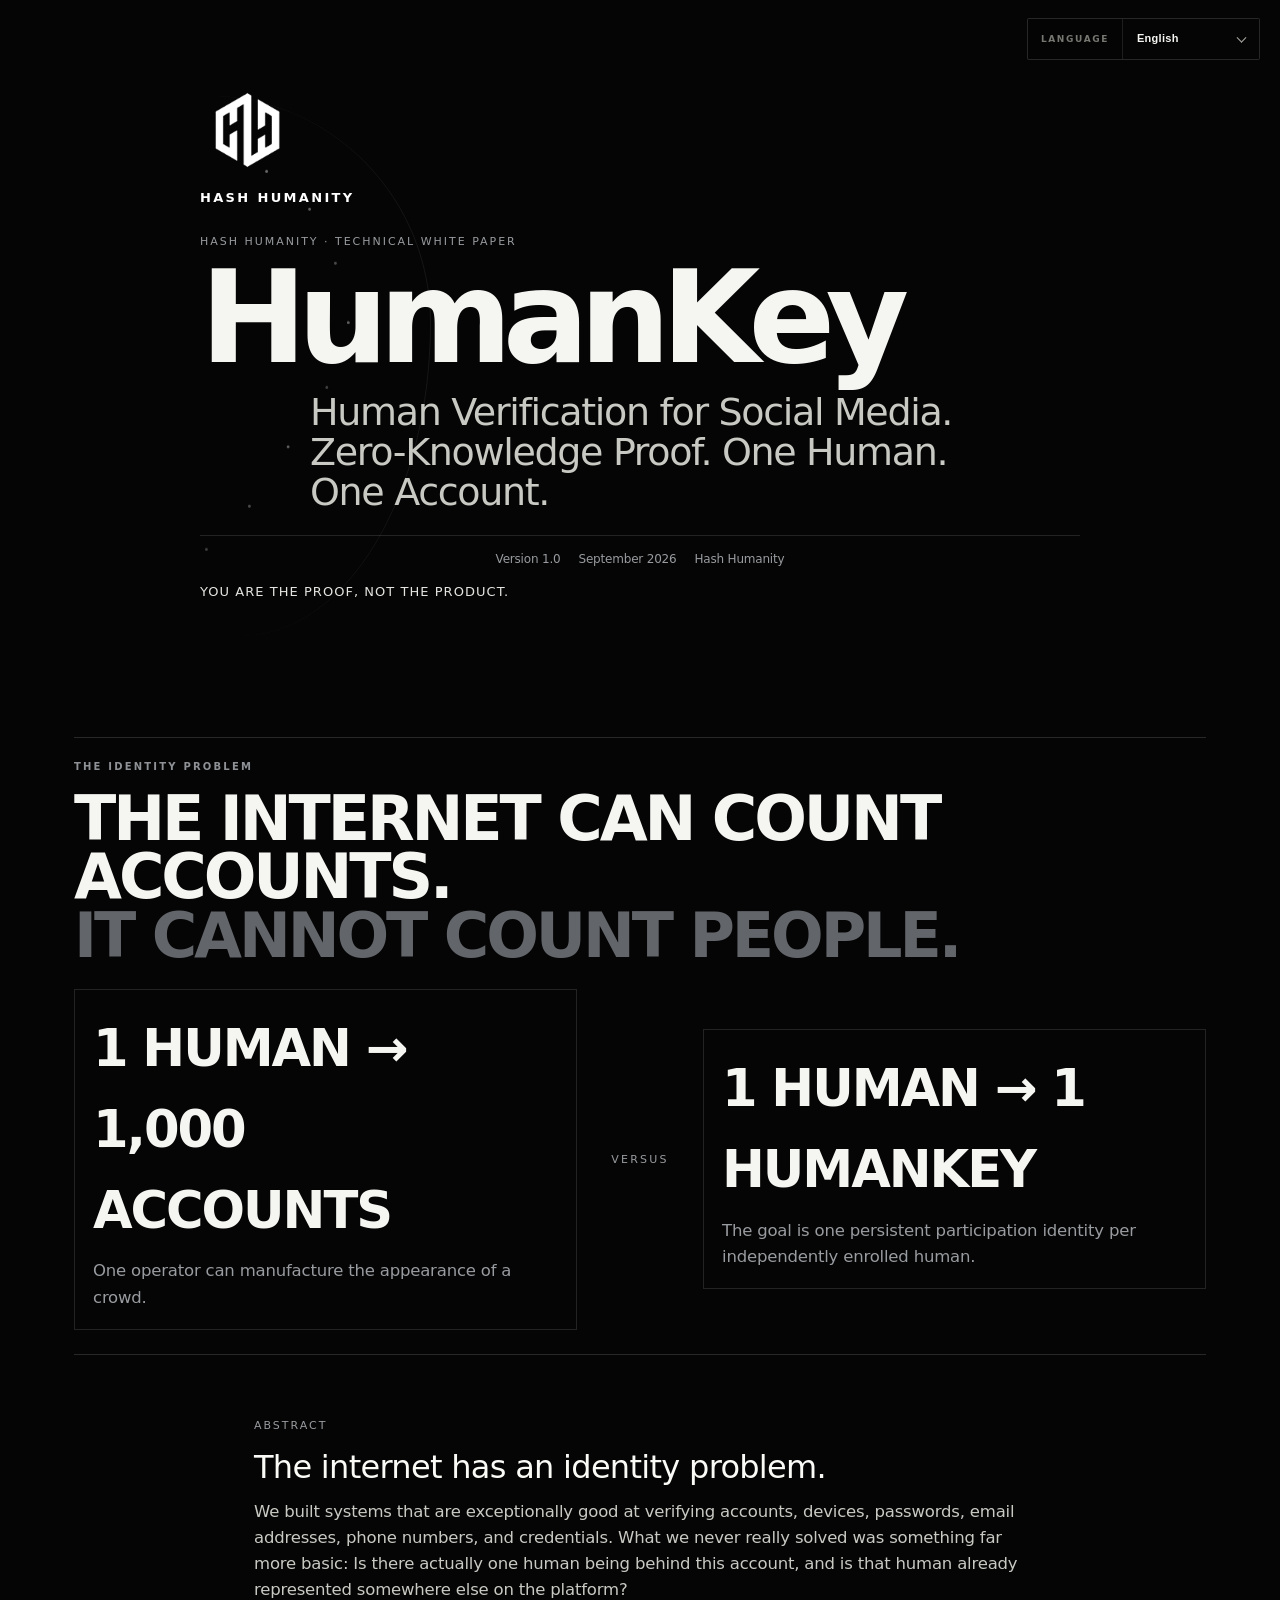
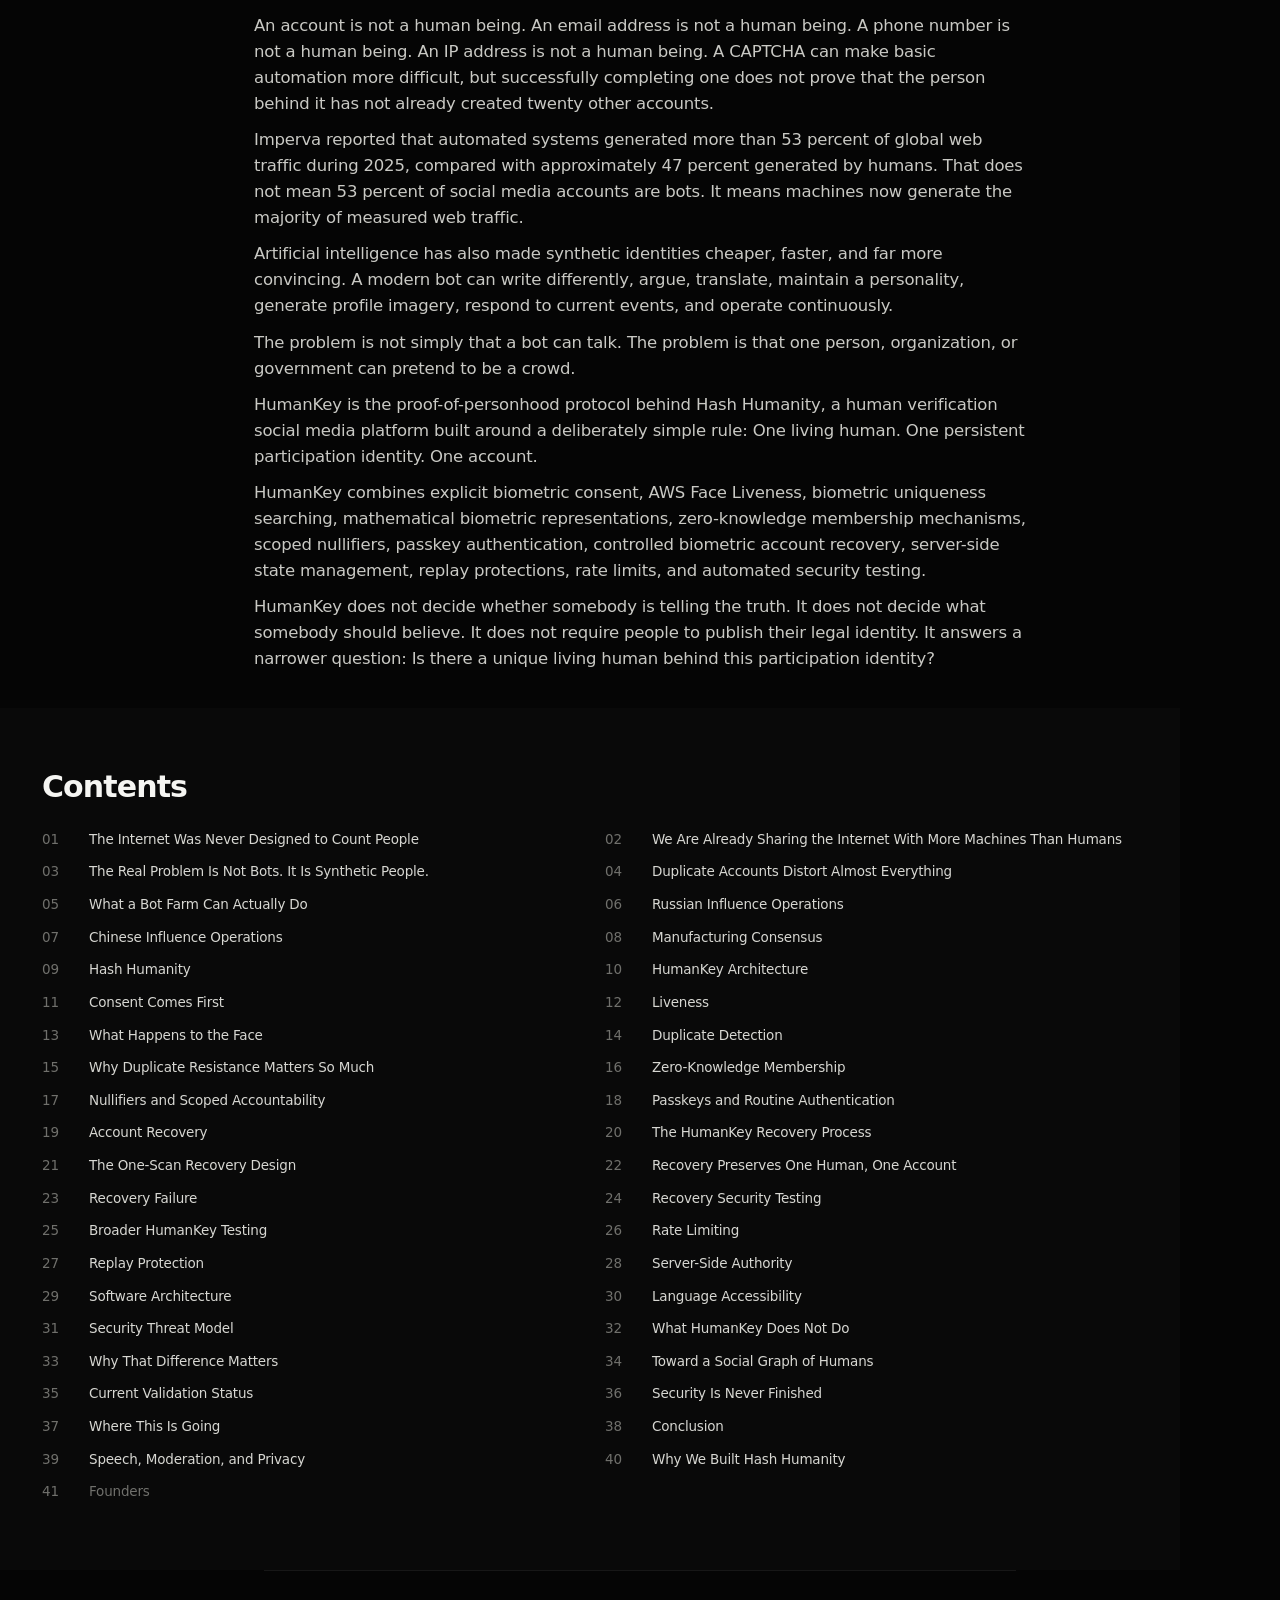
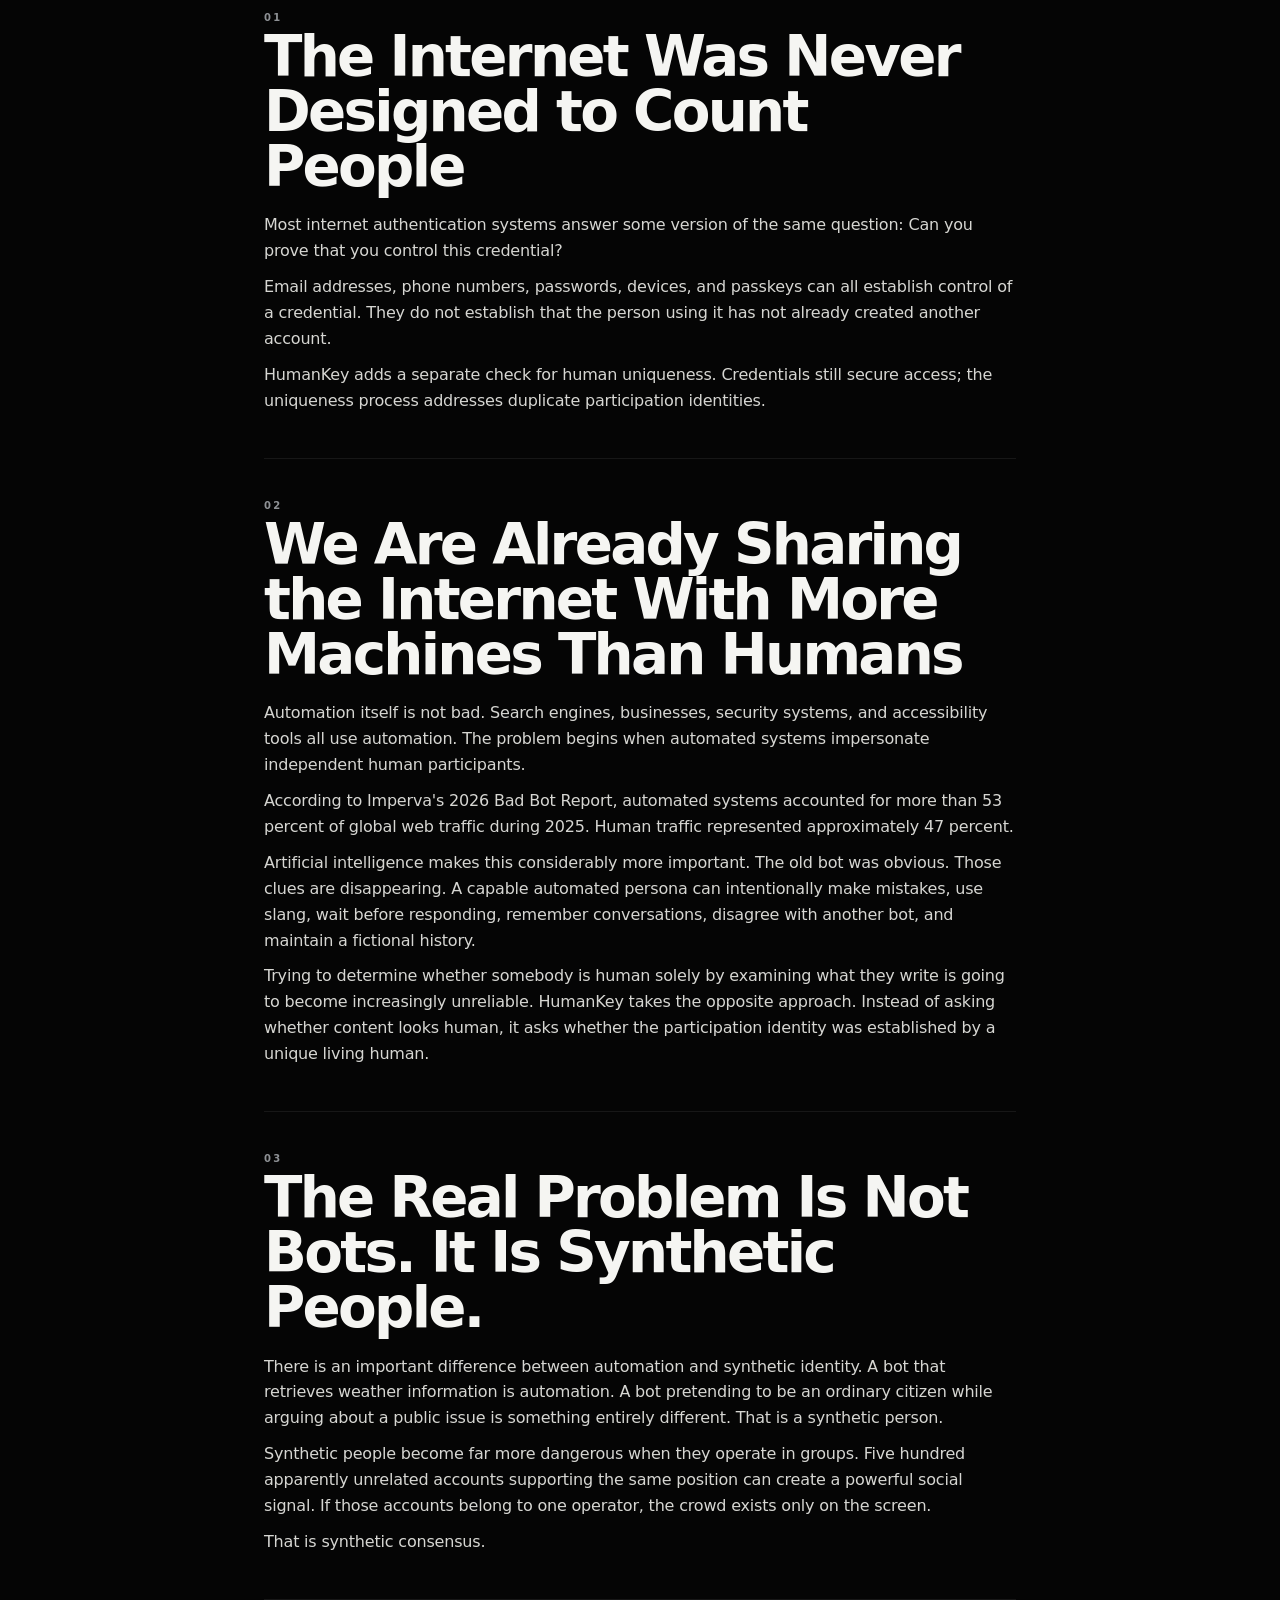
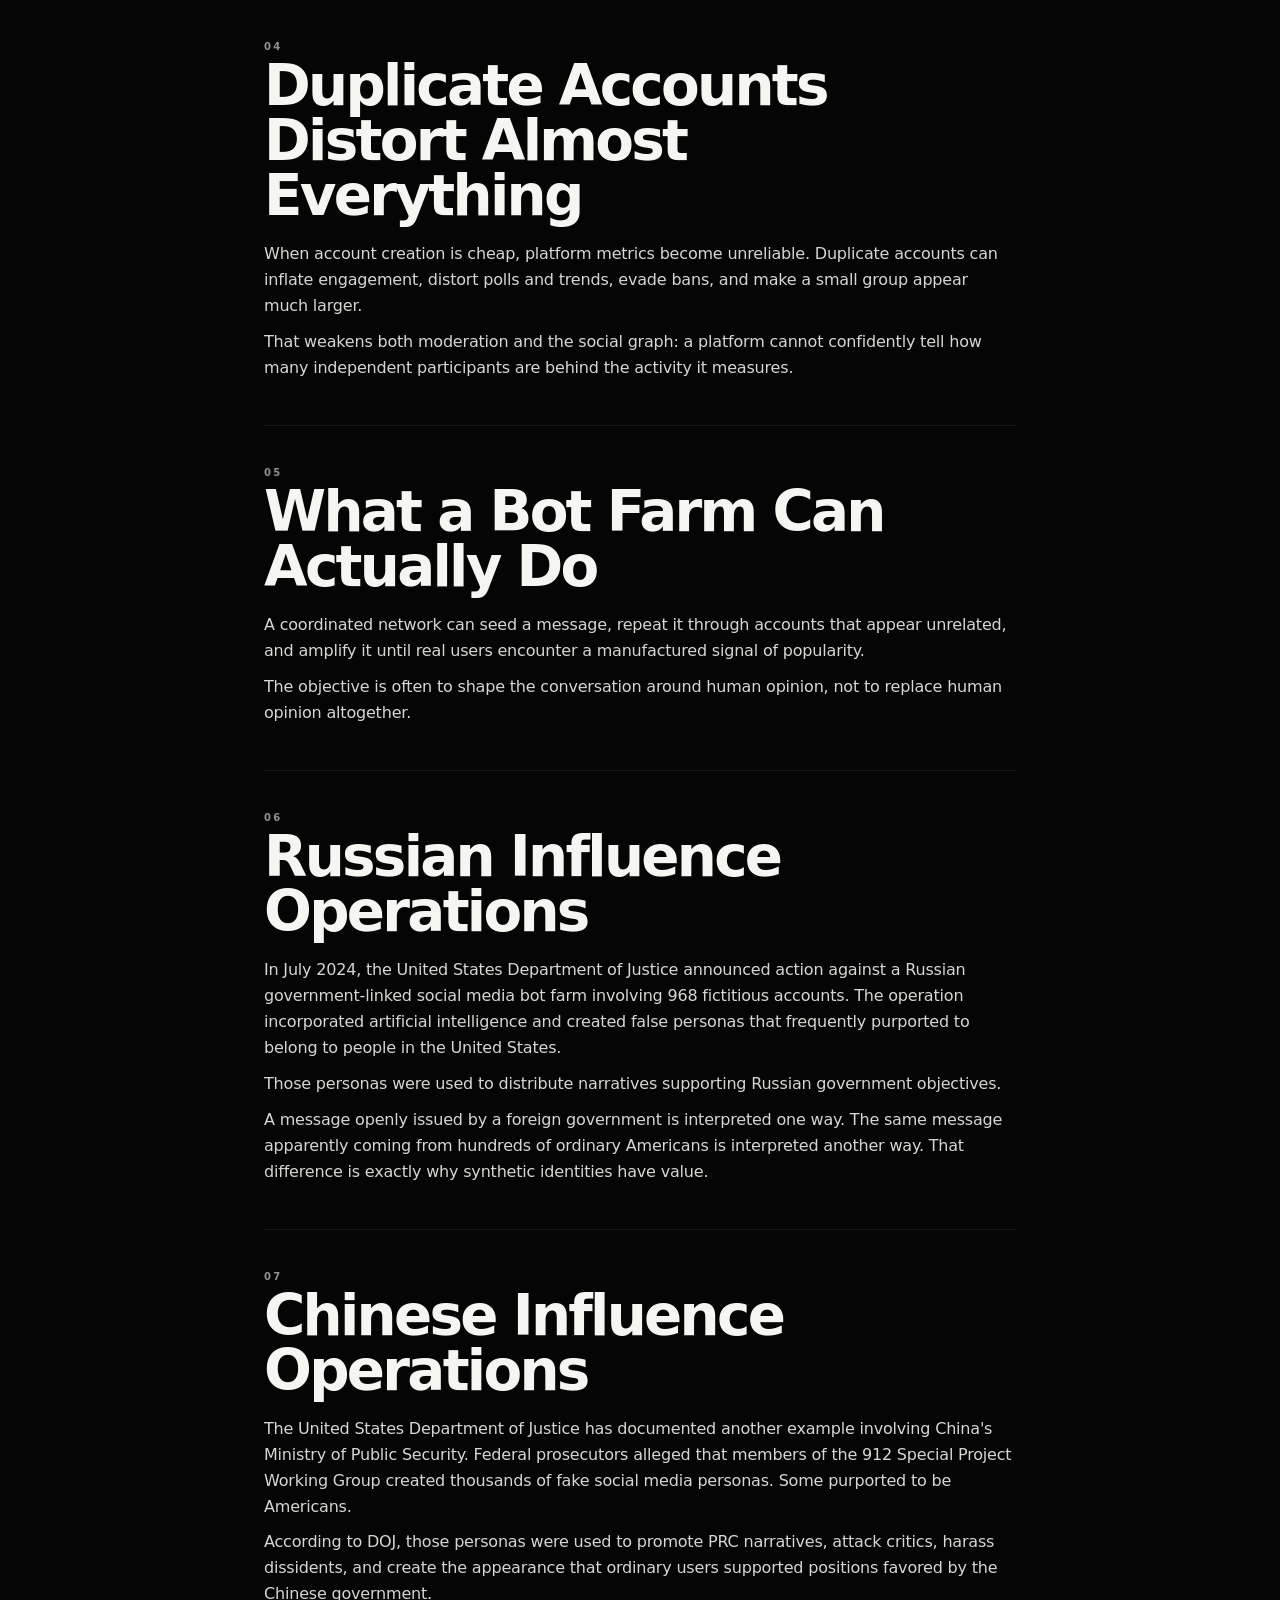
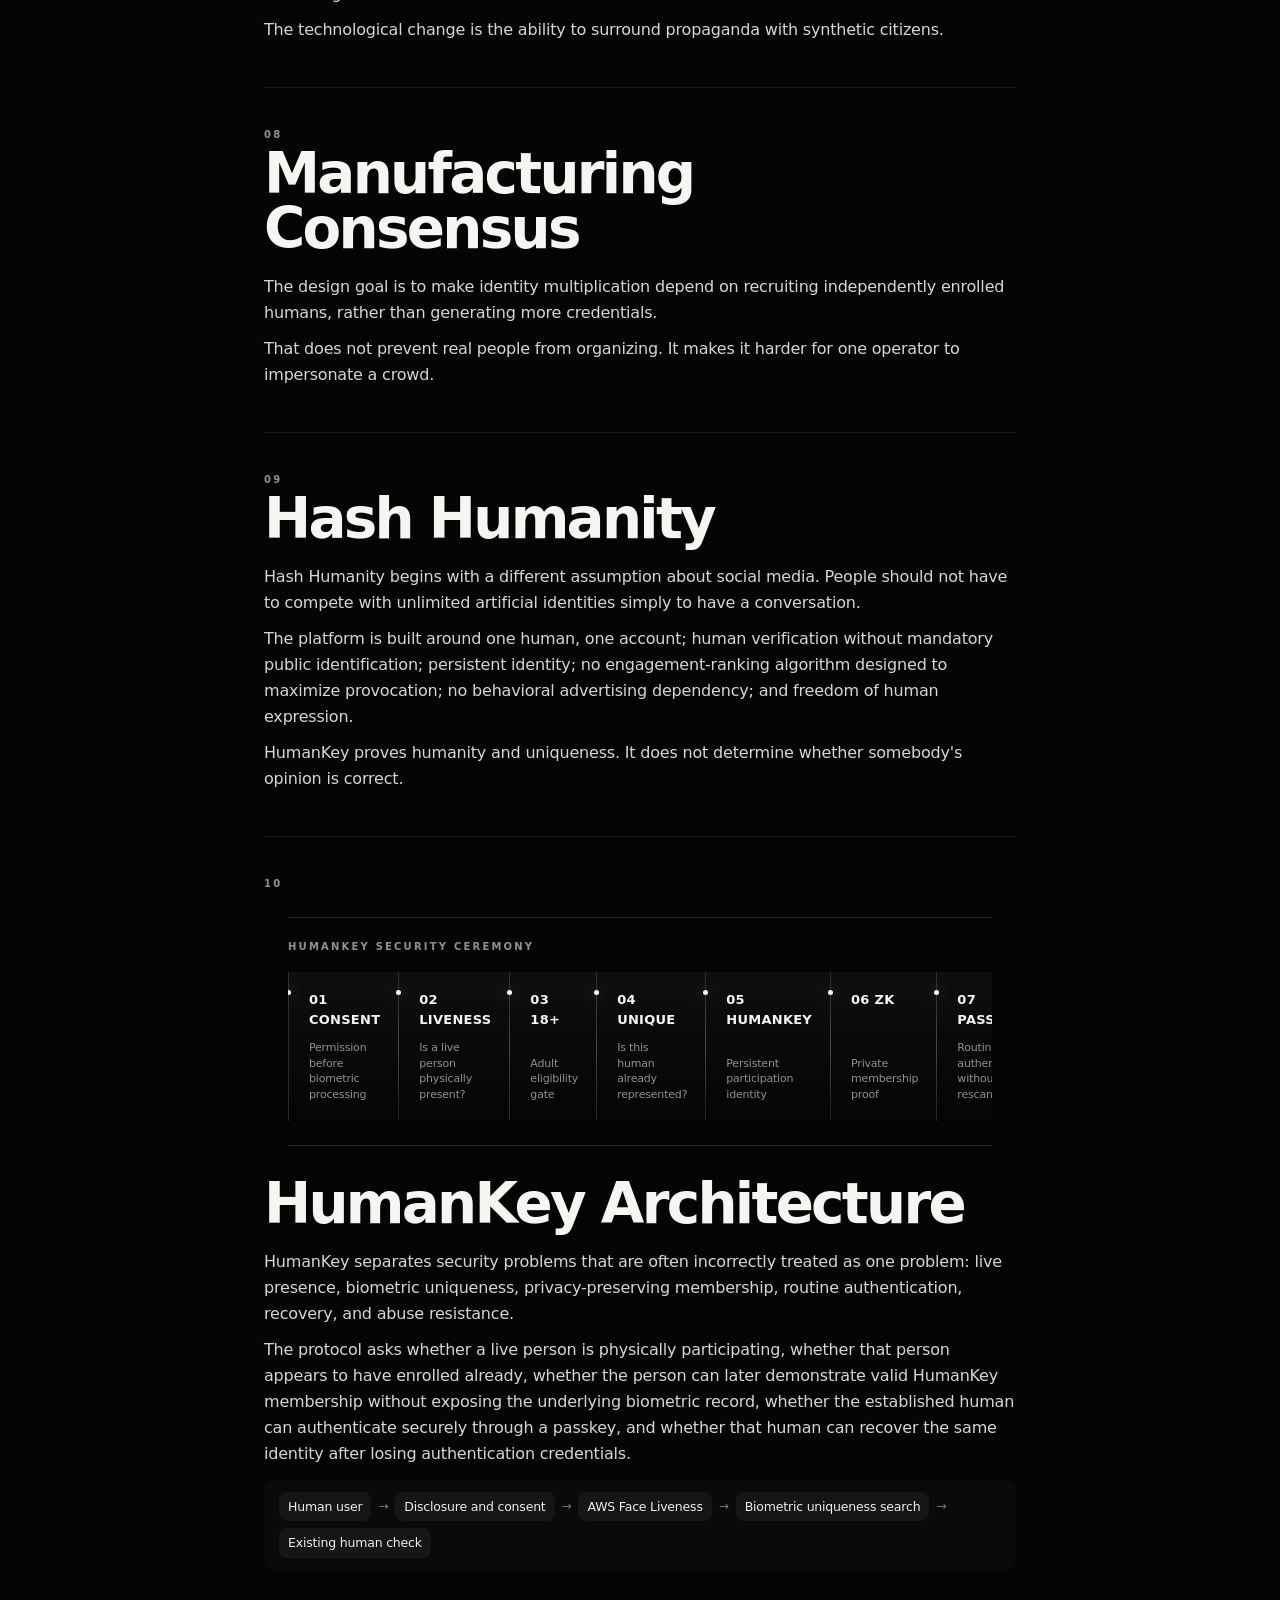
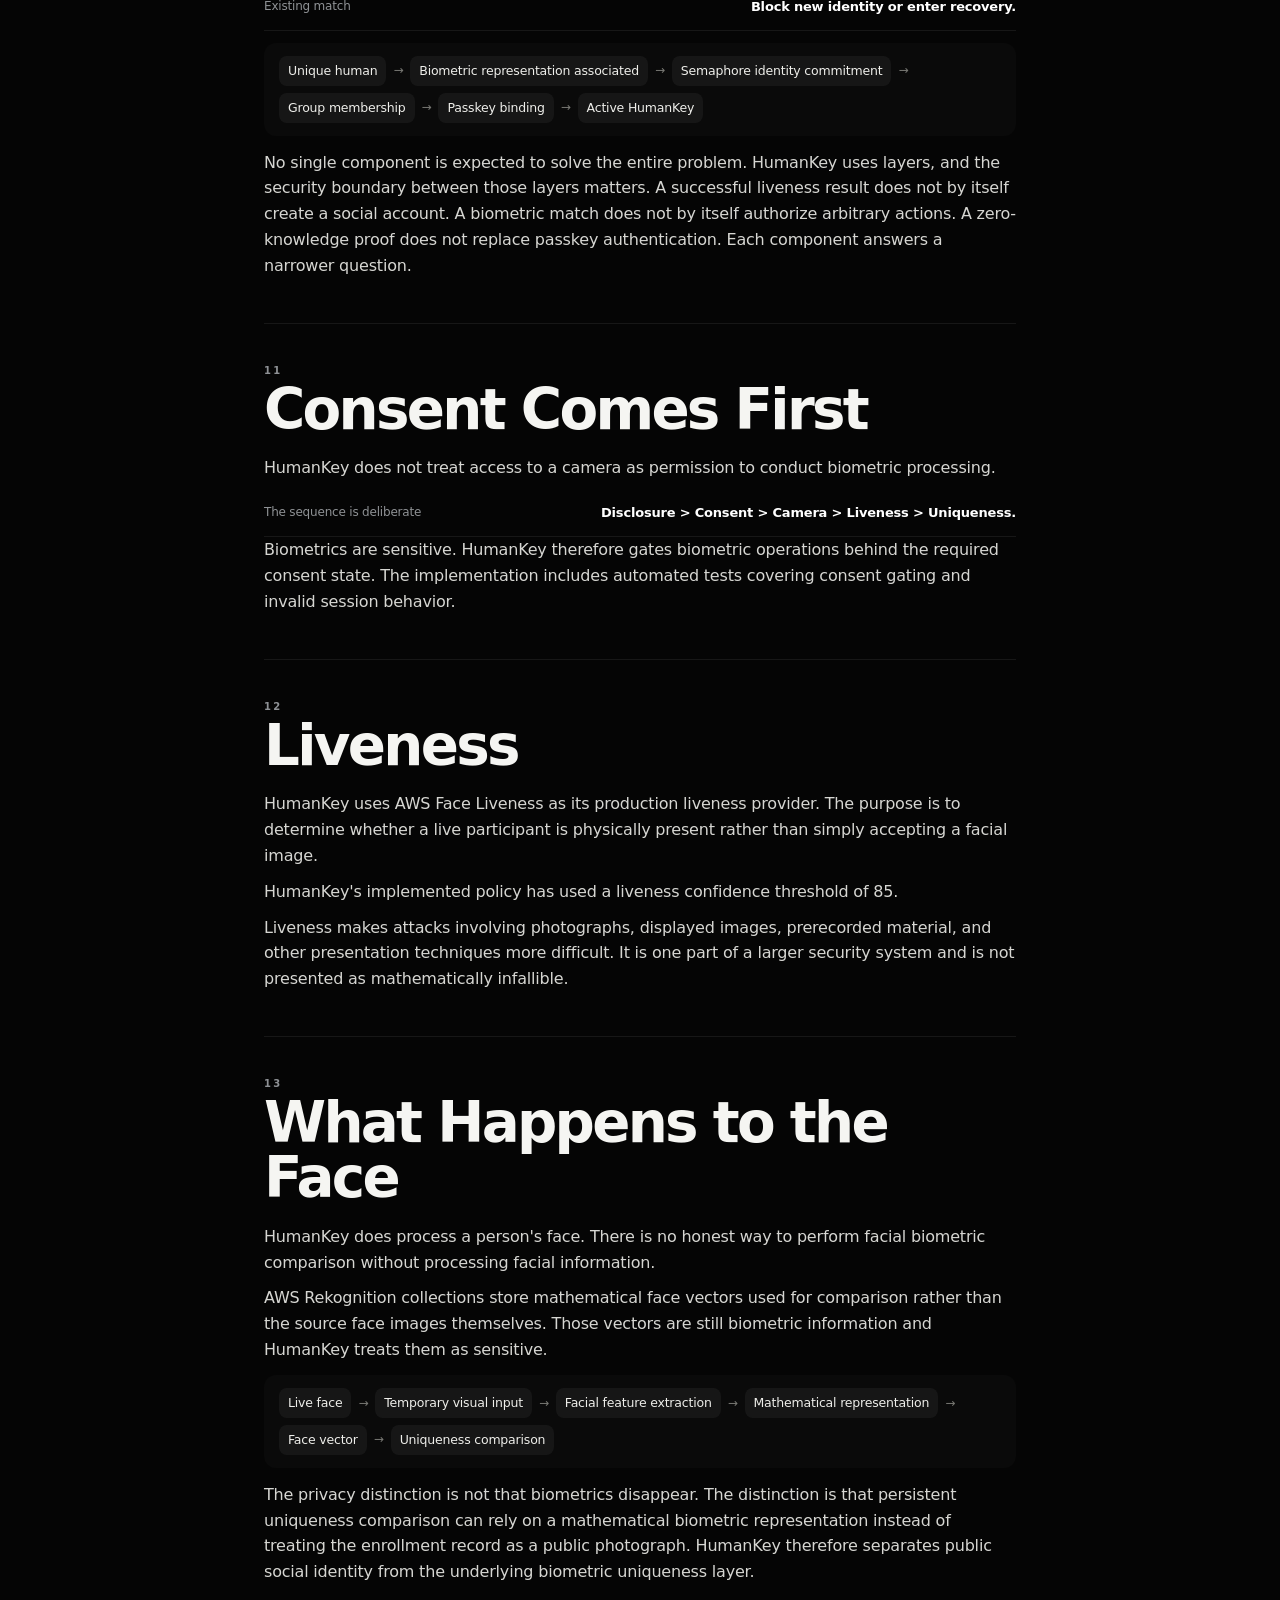
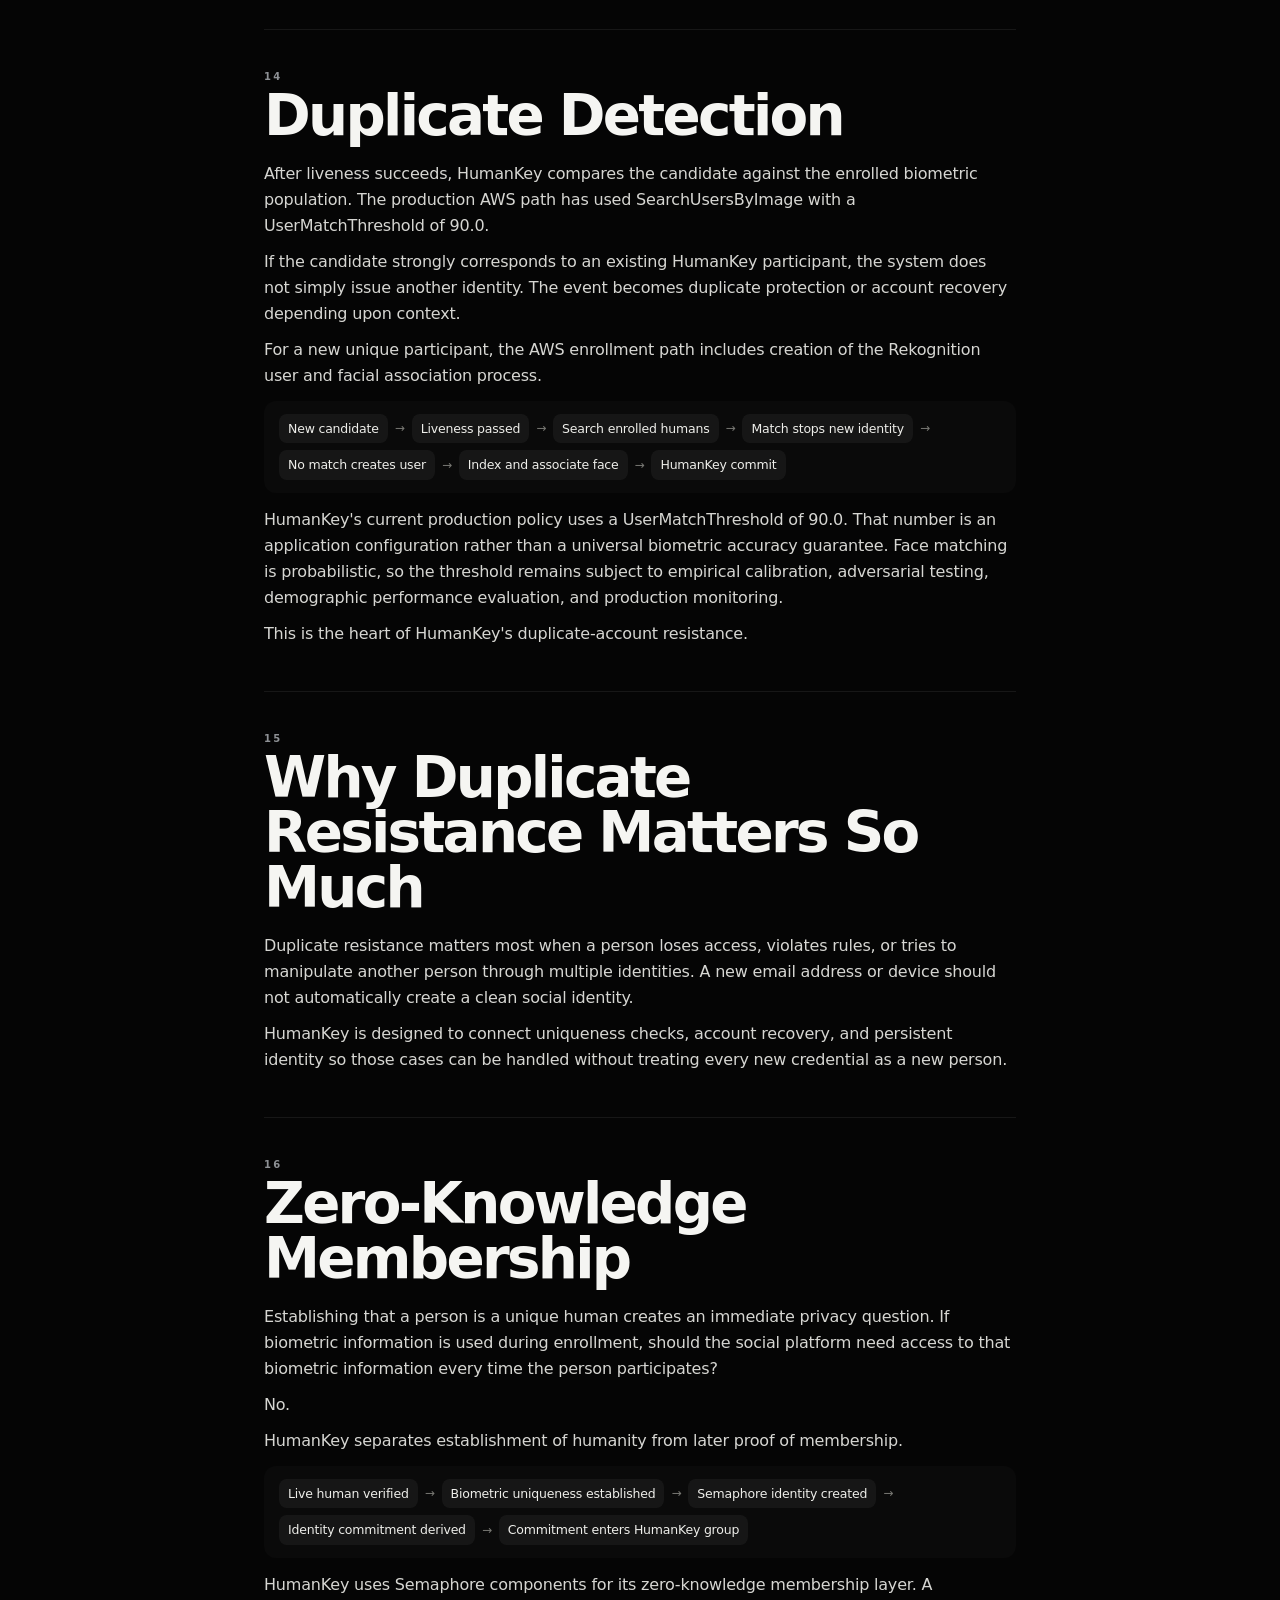
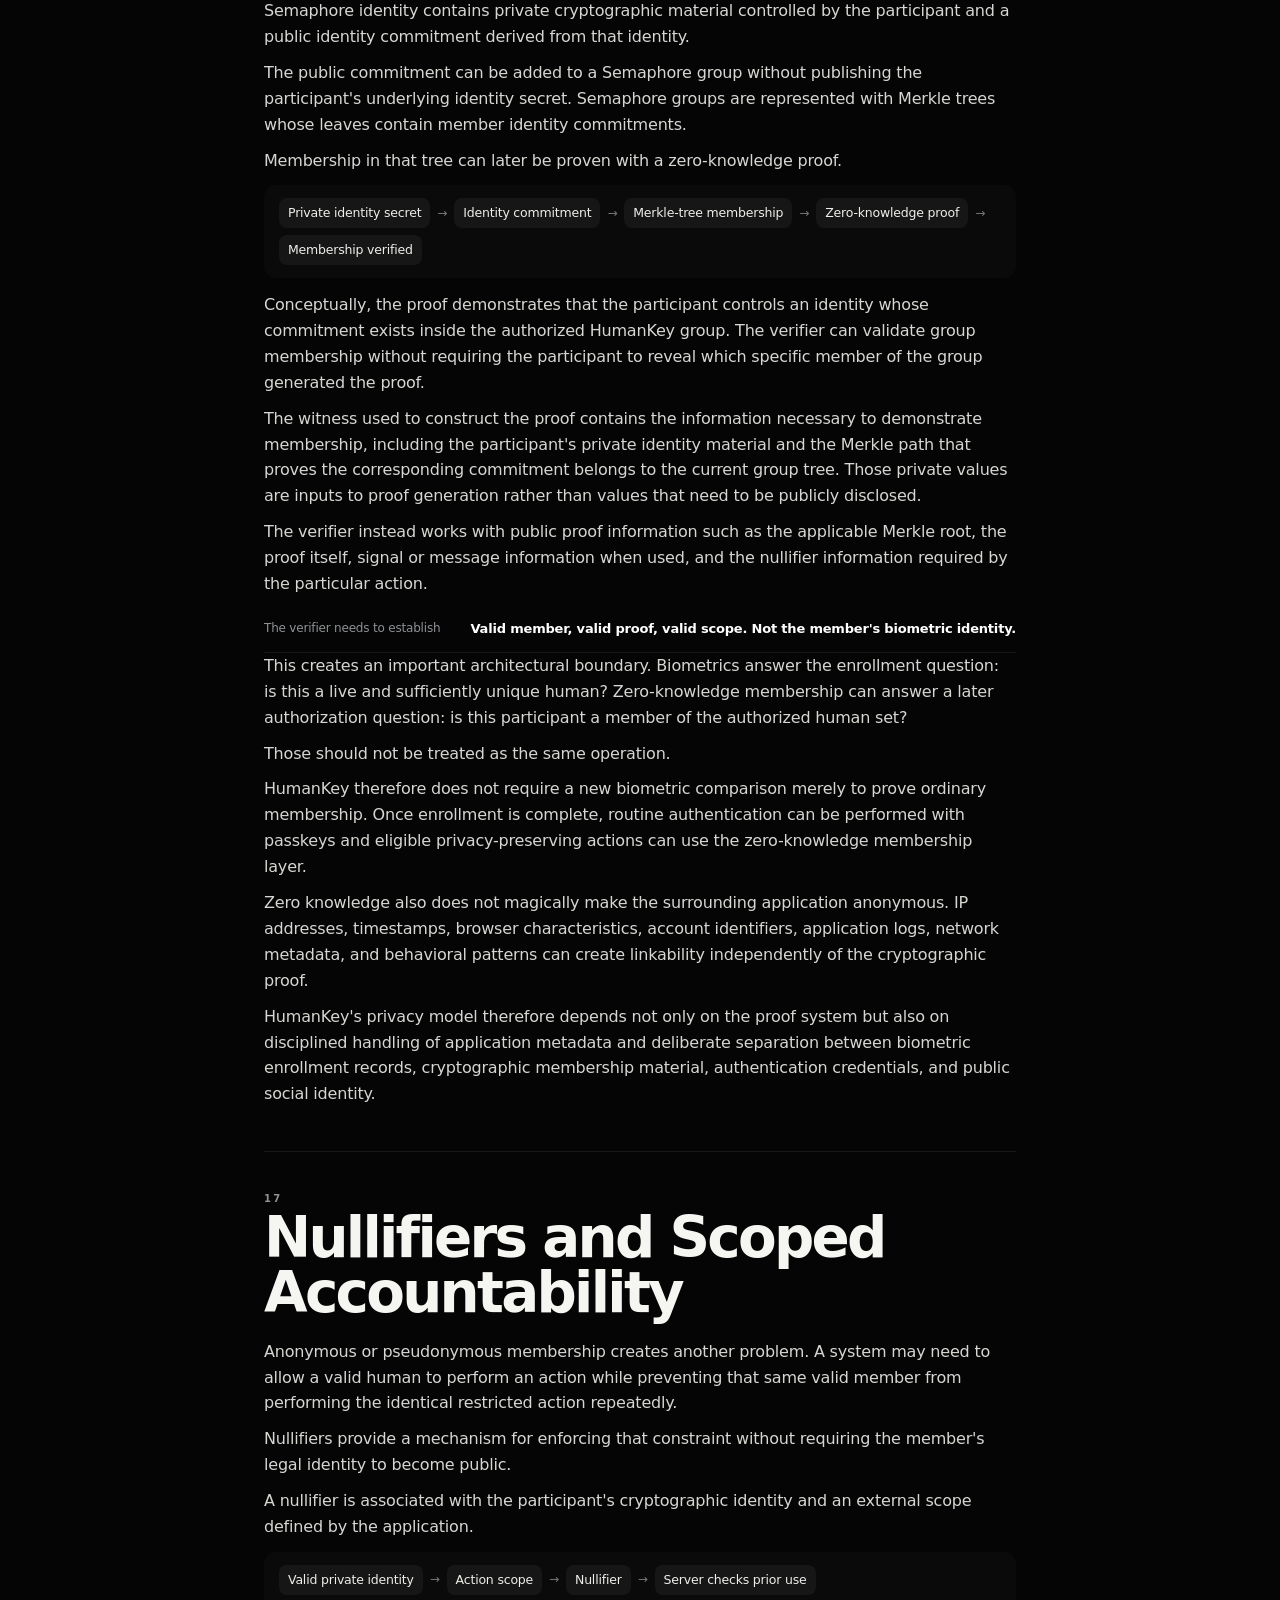
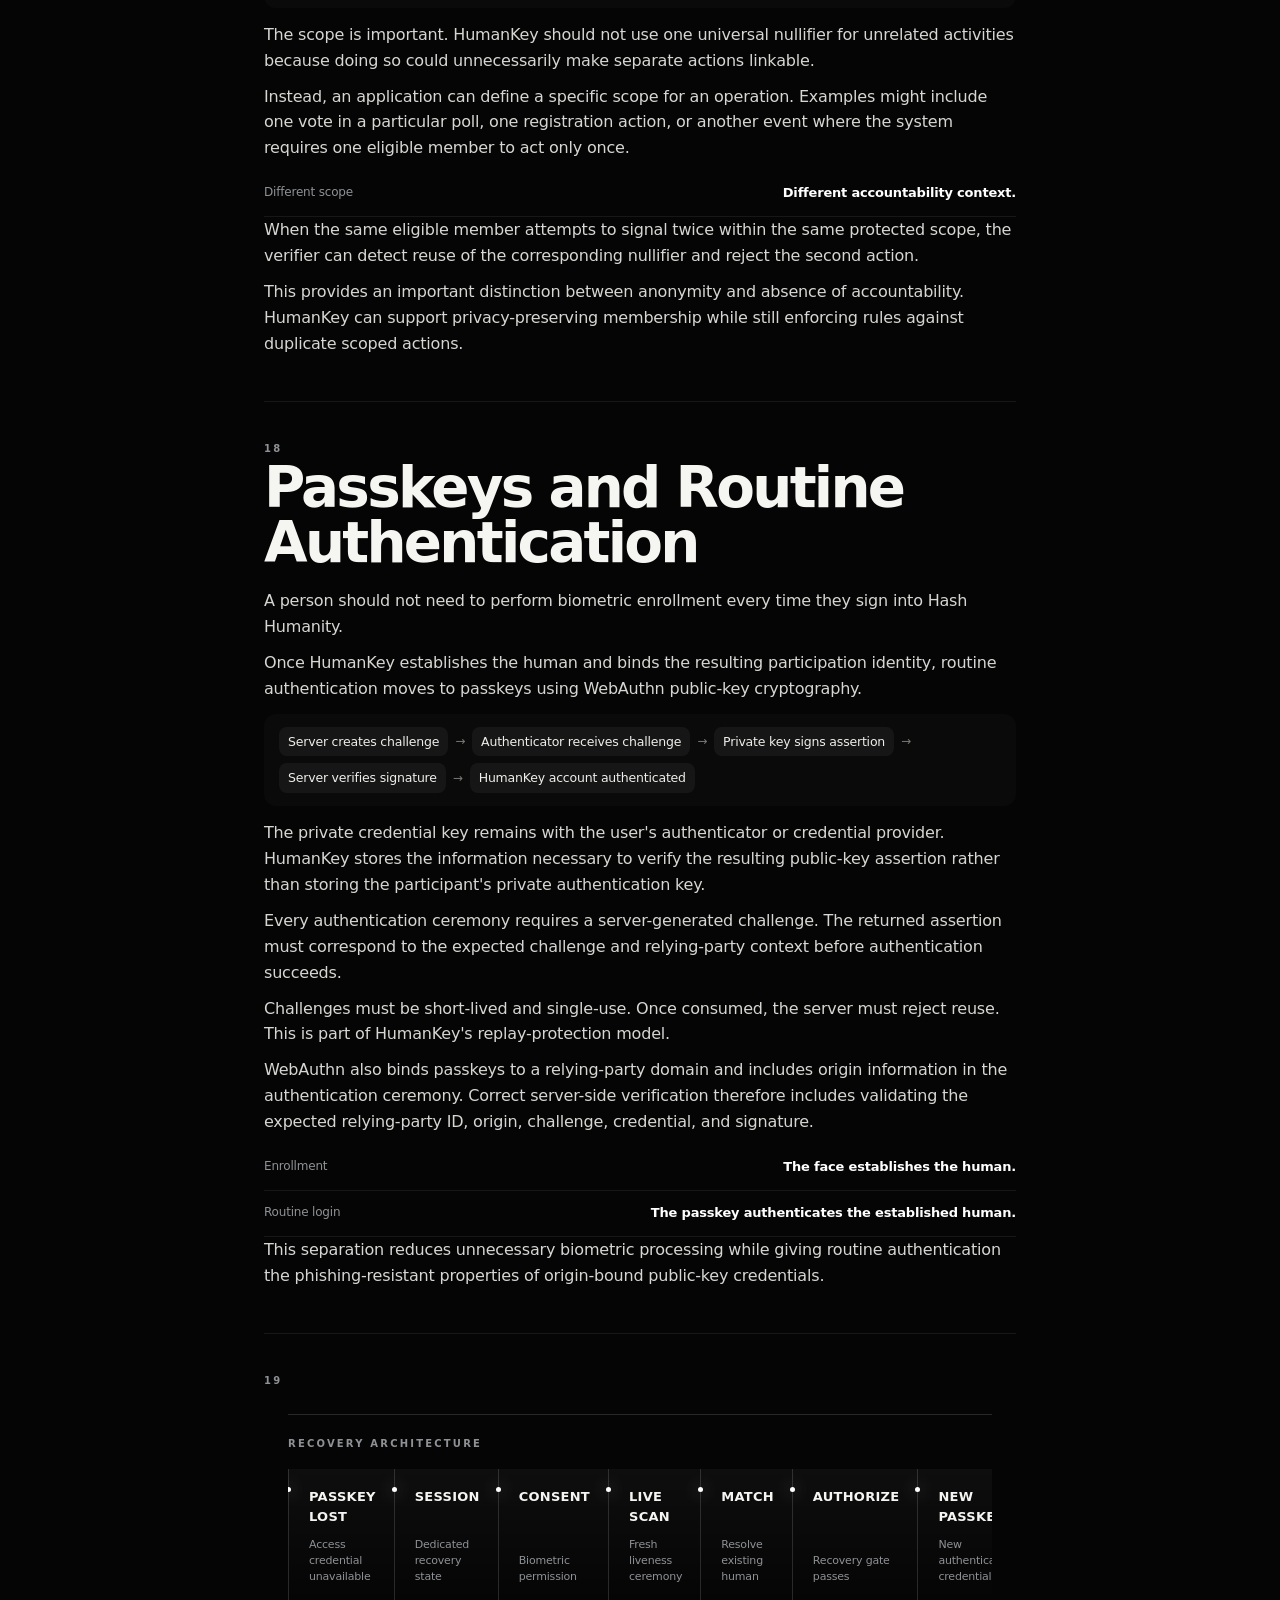
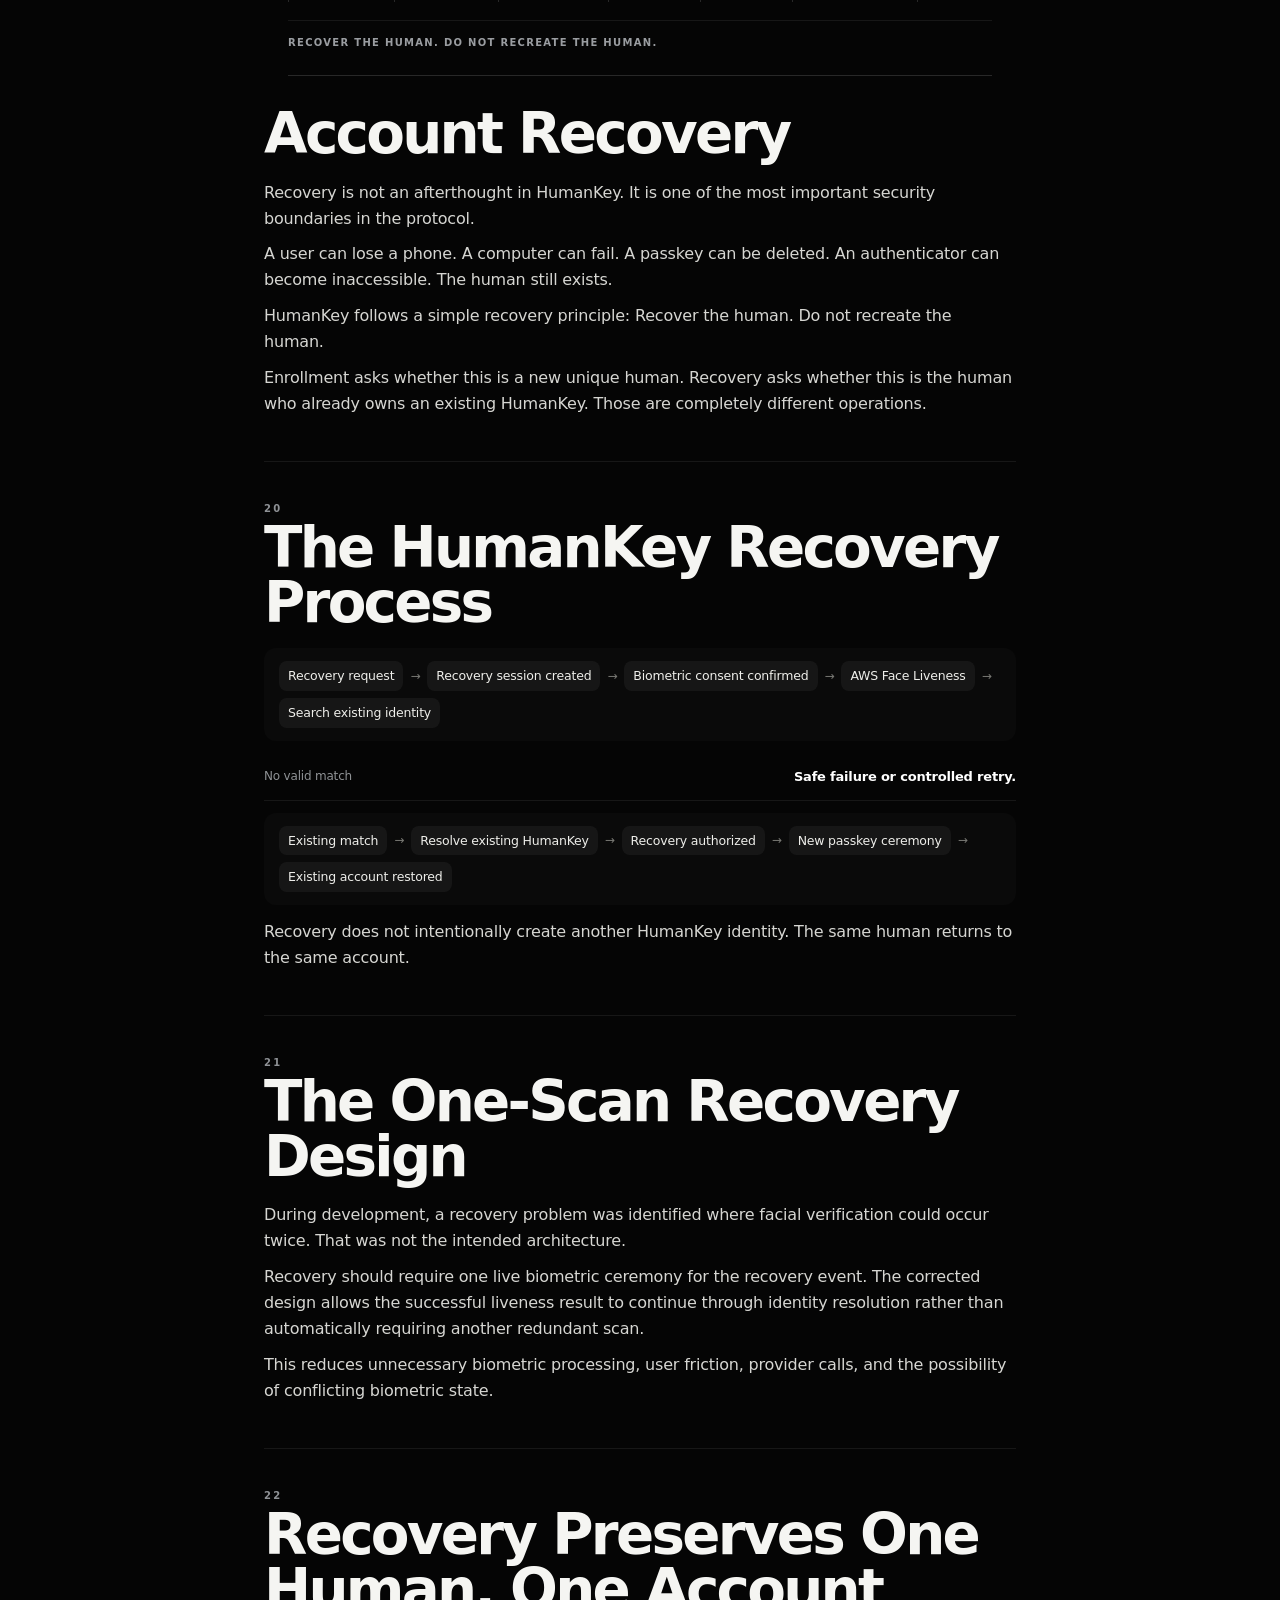
==== index.html @ 6bb00055 "Update Marilyn Hobbs founder bio" ====
<!DOCTYPE html>
<html lang="en">
<head>
  <meta charset="UTF-8">
  
  <meta name="viewport" content="width=device-width, initial-scale=1">

  <meta name="google-site-verification" content="RSeRyaV3TYnK8dkVQ6XT4JyV7wAxZ3p4C6fy_xIn3Tc">

  <title>HumanKey White Paper | Human Verified Social Media & Zero-Knowledge Proof</title>

  <meta
    name="description"
    content="HumanKey is Hash Humanity's proof-of-personhood protocol for human verified social media: one human, one account, zero-knowledge proofs, biometric uniqueness and passkeys."
  >

  <meta
    name="keywords"
    content="human verified social media, human verification social media, human verified social network, zero knowledge proof social media, zero-knowledge proof, one human one account, one account one human, proof of personhood, proof of humanity, biometric human verification, privacy preserving human verification, bot resistant social media, social media without bots, sybil resistant social network, HumanKey, Hash Humanity"
  >

  <meta name="author" content="Hash Humanity">
  <meta name="application-name" content="HumanKey White Paper">

  <meta
    name="robots"
    content="index,follow,max-image-preview:large,max-snippet:-1,max-video-preview:-1"
  >

  <meta
    name="googlebot"
    content="index,follow,max-image-preview:large,max-snippet:-1,max-video-preview:-1"
  >

  <meta
    name="bingbot"
    content="index,follow,max-image-preview:large,max-snippet:-1,max-video-preview:-1"
  >

  <link rel="canonical" href="https://hashhumanitywhitepaper.com/">

  <link rel="alternate" hreflang="en" href="https://hashhumanitywhitepaper.com/">
  <link rel="alternate" hreflang="es" href="https://hashhumanitywhitepaper.com/es/">
  <link rel="alternate" hreflang="pt" href="https://hashhumanitywhitepaper.com/pt/">
  <link rel="alternate" hreflang="zh" href="https://hashhumanitywhitepaper.com/zh/">
  <link rel="alternate" hreflang="fr" href="https://hashhumanitywhitepaper.com/fr/">
  <link rel="alternate" hreflang="de" href="https://hashhumanitywhitepaper.com/de/">
  <link rel="alternate" hreflang="ms" href="https://hashhumanitywhitepaper.com/ms/">
  <link rel="alternate" hreflang="ko" href="https://hashhumanitywhitepaper.com/ko/">
  <link rel="alternate" hreflang="x-default" href="https://hashhumanitywhitepaper.com/">

  <meta property="og:type" content="article">
  <meta property="og:locale" content="en_US">
  <meta property="og:site_name" content="Hash Humanity">

  <meta
    property="og:title"
    content="HumanKey White Paper | Human Verified Social Media & Zero-Knowledge Proof"
  >

  <meta
    property="og:description"
    content="One human. One account. HumanKey combines proof of personhood, biometric uniqueness, zero-knowledge membership and passkeys for human verified social media."
  >

  <meta property="og:url" content="https://hashhumanitywhitepaper.com/">
  <meta property="og:image" content="https://hashhumanitywhitepaper.com/humankey-social-card.jpg">
  <meta property="og:image:secure_url" content="https://hashhumanitywhitepaper.com/humankey-social-card.jpg">
  <meta property="og:image:type" content="image/jpeg">
  <meta property="og:image:width" content="1200">
  <meta property="og:image:height" content="630">
  <meta property="og:image:alt" content="HumanKey white paper for human verified social media and zero-knowledge proof of personhood">

  <meta property="article:published_time" content="2026-09-01">
  <meta property="article:modified_time" content="2026-09-11">
  <meta property="article:author" content="Hash Humanity">
  <meta property="article:section" content="Human Verification and Proof of Personhood">
  <meta property="article:tag" content="Human Verified Social Media">
  <meta property="article:tag" content="Zero-Knowledge Proof">
  <meta property="article:tag" content="One Human One Account">
  <meta property="article:tag" content="Proof of Personhood">

  <meta name="twitter:card" content="summary_large_image">

  <meta
    name="twitter:title"
    content="HumanKey White Paper | Human Verified Social Media & Zero-Knowledge Proof"
  >

  <meta
    name="twitter:description"
    content="HumanKey: proof of personhood for one human, one account using human verification, biometric uniqueness, zero-knowledge membership and passkeys."
  >

  <meta name="twitter:image" content="https://hashhumanitywhitepaper.com/humankey-social-card.jpg">
  <meta name="twitter:image:alt" content="HumanKey white paper by Hash Humanity">

  <meta name="theme-color" content="#050505">

  <style>
    :root {
      --bg: #050505;
      --text: #f5f5f2;
      --soft: #d1d1cc;
      --muted: #969691;
      --faint: #70706c;
      --panel: rgba(255, 255, 255, 0.03);
      --panel-strong: rgba(255, 255, 255, 0.05);
      --max: 980px;
      --reading: 760px;
    }

    * { box-sizing: border-box; }

    html {
      scroll-behavior: smooth;
      background: var(--bg);
    }

    body {
      margin: 0;
      color: var(--text);
      background:
        radial-gradient(
          900px 500px at 50% -170px,
          rgba(255, 255, 255, 0.075),
          transparent 64%
        ),
        #050505;
      font-family:
        Inter,
        ui-sans-serif,
        -apple-system,
        BlinkMacSystemFont,
        "Segoe UI",
        Helvetica,
        Arial,
        sans-serif;
      font-size: 16px;
      line-height: 1.58;
      -webkit-font-smoothing: antialiased;
      text-rendering: optimizeLegibility;
    }

    a { color: inherit; }

    .language-nav {
      position: fixed;
      top: 14px;
      right: 14px;
      z-index: 1000;
      display: flex;
      align-items: center;
      gap: 8px;
      padding: 7px 10px;
      border-radius: 999px;
      background: rgba(10, 10, 10, 0.82);
      border: 1px solid rgba(255, 255, 255, 0.06);
      backdrop-filter: blur(16px);
      -webkit-backdrop-filter: blur(16px);
    }

    .language-nav label {
      color: var(--muted);
      font-size: 10px;
      letter-spacing: 0.12em;
      text-transform: uppercase;
    }

    .language-nav select {
      appearance: none;
      border: 0;
      outline: 0;
      background: transparent;
      color: #f5f5f2;
      font: inherit;
      font-size: 12px;
      cursor: pointer;
    }

    .language-nav option {
      color: #111;
      background: #fff;
    }

    .language-suggestion {
      position: fixed;
      left: 50%;
      bottom: 18px;
      transform: translateX(-50%);
      z-index: 1000;
      display: none;
      width: min(calc(100% - 28px), 560px);
      padding: 12px 14px;
      border-radius: 14px;
      background: rgba(12, 12, 12, 0.93);
      border: 1px solid rgba(255,255,255,0.08);
      box-shadow: 0 18px 60px rgba(0,0,0,0.45);
      backdrop-filter: blur(18px);
      -webkit-backdrop-filter: blur(18px);
      align-items: center;
      justify-content: space-between;
      gap: 12px;
    }

    .language-suggestion p {
      margin: 0;
      font-size: 13px;
      color: #d8d8d4;
    }

    .language-suggestion-actions {
      display: flex;
      gap: 8px;
      flex-shrink: 0;
    }

    .language-suggestion button {
      border: 0;
      border-radius: 9px;
      padding: 8px 11px;
      font: inherit;
      font-size: 12px;
      cursor: pointer;
    }

    .language-suggestion .primary {
      background: #f5f5f2;
      color: #050505;
      font-weight: 650;
    }

    .language-suggestion .secondary {
      background: rgba(255,255,255,0.06);
      color: #d8d8d4;
    }

    .hero {
      min-height: 70vh;
      display: grid;
      place-items: center;
      position: relative;
      overflow: hidden;
    }

    .hero::before {
      content: "";
      position: absolute;
      inset: 0;
      background:
        radial-gradient(
          600px 330px at 50% 34%,
          rgba(255, 255, 255, 0.05),
          transparent 72%
        );
      pointer-events: none;
    }

    .hero-inner {
      position: relative;
      z-index: 1;
      width: min(calc(100% - 36px), 880px);
      margin: 0 auto;
      padding: 52px 0 54px;
      text-align: center;
    }

    .brand-logo {
      display: block;
      width: clamp(72px, 8vw, 96px);
      max-height: 96px;
      object-fit: contain;
      margin: 0 auto 18px;
      filter:
        invert(1)
        drop-shadow(0 0 20px rgba(255, 255, 255, 0.18));
    }

    .eyebrow,
    .label {
      font-size: 10px;
      letter-spacing: 0.27em;
      text-transform: uppercase;
      color: var(--muted);
    }

    .eyebrow { margin-bottom: 13px; }

    h1 {
      margin: 0;
      font-size: clamp(54px, 9vw, 104px);
      line-height: 0.92;
      letter-spacing: -0.052em;
      font-weight: 650;
    }

    .subtitle {
      max-width: 740px;
      margin: 18px auto 0;
      font-size: clamp(19px, 2.2vw, 26px);
      line-height: 1.3;
      letter-spacing: -0.018em;
      color: var(--soft);
      font-weight: 400;
    }

    .meta {
      margin-top: 25px;
      display: flex;
      justify-content: center;
      flex-wrap: wrap;
      gap: 6px 16px;
      color: var(--muted);
      font-size: 12px;
    }

    .tagline {
      margin-top: 28px;
      font-size: 11px;
      letter-spacing: 0.22em;
      text-transform: uppercase;
      color: #e5e5e1;
    }

    .abstract {
      width: min(calc(100% - 36px), var(--reading));
      margin: 0 auto;
      padding: 48px 0 28px;
    }

    .label { margin-bottom: 13px; }

    .abstract p:first-of-type {
      margin-top: 0;
      font-size: clamp(23px, 2.7vw, 32px);
      line-height: 1.3;
      letter-spacing: -0.022em;
      color: #fafaf7;
    }

    p {
      margin: 0 0 0.64em;
      color: var(--soft);
      font-size: 16.5px;
      line-height: 1.58;
    }

    .toc-shell { background: rgba(255, 255, 255, 0.014); }

    .toc {
      width: min(calc(100% - 36px), var(--max));
      margin: 0 auto;
      padding: 40px 0;
    }

    .toc h2 {
      margin: 0 0 18px;
      font-size: 30px;
      line-height: 1.15;
      letter-spacing: -0.03em;
      font-weight: 560;
    }

    .toc-grid {
      display: grid;
      grid-template-columns: repeat(2, minmax(0, 1fr));
      gap: 0 30px;
    }

    .toc a {
      display: grid;
      grid-template-columns: 38px 1fr;
      gap: 9px;
      padding: 7px 0;
      text-decoration: none;
      color: #d7d7d2;
      font-size: 13.5px;
      line-height: 1.38;
      transition: opacity 0.18s ease, transform 0.18s ease;
    }

    .toc a:hover {
      opacity: 0.68;
      transform: translateX(2px);
    }

    .toc a span {
      color: var(--faint);
      font-variant-numeric: tabular-nums;
    }

    main {
      width: min(calc(100% - 36px), var(--reading));
      margin: 0 auto;
      padding: 14px 0 64px;
    }

    .paper-section {
      padding: 31px 0 15px;
      scroll-margin-top: 24px;
    }

    .section-kicker {
      margin-bottom: 6px;
      font-size: 10px;
      line-height: 1;
      letter-spacing: 0.22em;
      color: var(--faint);
    }

    .paper-section h2 {
      margin: 0 0 16px;
      font-size: clamp(28px, 4vw, 42px);
      line-height: 1.13;
      letter-spacing: -0.032em;
      font-weight: 580;
    }

    .flow {
      display: flex;
      align-items: center;
      flex-wrap: wrap;
      gap: 7px;
      margin: 12px 0 14px;
      padding: 13px 15px;
      background: var(--panel);
      border-radius: 12px;
    }

    .flow-step {
      padding: 6px 9px;
      border-radius: 8px;
      background: var(--panel-strong);
      color: #eeeeea;
      font-size: 12.5px;
      line-height: 1.42;
    }

    .arrow {
      color: #777772;
      font-size: 12px;
    }

    .data-row {
      display: grid;
      grid-template-columns: 1fr auto;
      gap: 16px;
      margin: 9px 0 11px;
      padding: 10px 13px;
      background: var(--panel);
      border-radius: 10px;
      color: var(--soft);
      font-size: 14.5px;
      line-height: 1.45;
    }

    .data-row strong {
      color: #ffffff;
      font-weight: 560;
      text-align: right;
    }

    .references { padding-top: 40px; }

    .references h2 {
      margin: 0 0 17px;
      font-size: 36px;
      line-height: 1.1;
      letter-spacing: -0.03em;
      font-weight: 580;
    }

    .references ol {
      margin: 0;
      padding-left: 22px;
      color: var(--muted);
    }

    .references li {
      margin: 0 0 8px;
      padding-left: 5px;
      font-size: 13.5px;
      line-height: 1.5;
    }

    footer {
      width: min(calc(100% - 36px), 880px);
      margin: 0 auto;
      padding: 46px 0 54px;
      text-align: center;
      color: #777772;
    }

    .footer-brand {
      margin-bottom: 8px;
      color: #f2f2ee;
      font-size: 13px;
      font-weight: 650;
      letter-spacing: 0.18em;
      text-transform: uppercase;
    }

    .footer-statement {
      max-width: 600px;
      margin: 0 auto 18px;
      color: #a5a5a0;
      font-size: 13px;
      line-height: 1.5;
    }

    .footer-links {
      display: flex;
      align-items: center;
      justify-content: center;
      flex-wrap: wrap;
      gap: 8px 18px;
      margin: 0 0 16px;
    }

    .footer-links a,
    .footer-link-button {
      color: #d8d8d4;
      font-size: 13px;
      text-decoration: none;
      transition: opacity 0.18s ease;
    }

    .footer-links a:hover,
    .footer-link-button:hover,
    .footer-email-button:hover {
      opacity: 0.65;
    }

    .footer-contact {
      margin-bottom: 16px;
      color: #888883;
      font-size: 12px;
    }

    .footer-legal {
      color: #656560;
      font-size: 11px;
      line-height: 1.5;
    }

    .footer-legal span { display: block; }

    .footer-link-button,
    .footer-email-button {
      appearance: none;
      border: 0;
      padding: 0;
      background: none;
      color: #d8d8d4;
      font: inherit;
      cursor: pointer;
    }

    .footer-link-button { font-size: 13px; }
    .footer-email-button { font-size: 12px; }

    .contact-dialog {
      width: min(calc(100% - 32px), 560px);
      max-width: 560px;
      padding: 0;
      border: 0;
      border-radius: 18px;
      color: #f5f5f2;
      background: #0a0a0a;
      box-shadow: 0 28px 90px rgba(0, 0, 0, 0.72);
    }

    .contact-dialog::backdrop {
      background: rgba(0, 0, 0, 0.78);
      backdrop-filter: blur(8px);
    }

    .contact-form-shell {
      position: relative;
      padding: 34px;
    }

    .contact-close {
      position: absolute;
      top: 16px;
      right: 18px;
      width: 34px;
      height: 34px;
      padding: 0;
      border: 0;
      border-radius: 50%;
      background: rgba(255, 255, 255, 0.055);
      color: #d8d8d4;
      font-size: 23px;
      line-height: 1;
      cursor: pointer;
    }

    .contact-close:hover { background: rgba(255, 255, 255, 0.09); }

    .contact-kicker {
      margin-bottom: 8px;
      color: #888883;
      font-size: 10px;
      letter-spacing: 0.24em;
      text-transform: uppercase;
    }

    .contact-form-shell h2 {
      margin: 0 0 10px;
      font-size: 32px;
      line-height: 1.1;
      letter-spacing: -0.03em;
      font-weight: 580;
    }

    .contact-intro {
      margin: 0 0 24px;
      color: #aaa9a4;
      font-size: 14px;
      line-height: 1.55;
    }

    .contact-field { margin-bottom: 15px; }

    .contact-field label {
      display: block;
      margin-bottom: 6px;
      color: #bcbcb7;
      font-size: 12px;
      font-weight: 550;
    }

    .contact-field input,
    .contact-field select,
    .contact-field textarea {
      width: 100%;
      border: 0;
      border-radius: 10px;
      outline: none;
      padding: 12px 13px;
      color: #f5f5f2;
      background: rgba(255, 255, 255, 0.055);
      font: inherit;
      font-size: 14px;
    }

    .contact-field input:focus,
    .contact-field select:focus,
    .contact-field textarea:focus {
      background: rgba(255, 255, 255, 0.085);
    }

    .contact-field textarea {
      resize: vertical;
      min-height: 130px;
    }

    .contact-field select { cursor: pointer; }

    .contact-field option {
      color: #111111;
      background: #ffffff;
    }

    .contact-submit {
      width: 100%;
      margin-top: 4px;
      padding: 12px 16px;
      border: 0;
      border-radius: 10px;
      background: #f5f5f2;
      color: #050505;
      font-size: 14px;
      font-weight: 650;
      cursor: pointer;
    }

    .contact-submit:hover { opacity: 0.9; }

    .contact-destination {
      margin-top: 12px;
      color: #6f6f6a;
      font-size: 11px;
      text-align: center;
    }

    .contact-status {
      min-height: 18px;
      margin-top: 10px;
      color: #bcbcb7;
      font-size: 12px;
      text-align: center;
    }

    .contact-status[data-state="success"] { color: #f5f5f2; }
    .contact-status[data-state="error"] { color: #f0b7b7; }

    .contact-submit:disabled {
      opacity: 0.6;
      cursor: wait;
    }

    .contact-honeypot {
      position: absolute !important;
      left: -9999px !important;
      width: 1px !important;
      height: 1px !important;
      overflow: hidden !important;
    }

    @media (max-width: 700px) {
      .language-nav {
        top: 10px;
        right: 10px;
      }

      .language-nav label { display: none; }

      .hero { min-height: 64vh; }

      .hero-inner { padding: 38px 0 42px; }

      h1 { font-size: clamp(52px, 17vw, 74px); }

      .subtitle { font-size: 19px; }

      .meta { margin-top: 21px; }

      .tagline { margin-top: 24px; }

      .abstract { padding: 40px 0 24px; }

      .toc { padding: 32px 0; }

      .toc-grid { grid-template-columns: 1fr; }

      main {
        padding-top: 8px;
        padding-bottom: 50px;
      }

      .paper-section { padding: 25px 0 13px; }

      .paper-section h2 { margin-bottom: 14px; }

      .flow {
        margin: 10px 0 12px;
        padding: 11px;
      }

      .data-row {
        grid-template-columns: 1fr;
        gap: 2px;
      }

      .data-row strong { text-align: left; }

      p { font-size: 16px; }

      .contact-form-shell {
        padding: 28px 20px 24px;
      }

      .contact-form-shell h2 { font-size: 28px; }

      footer { padding: 38px 0 46px; }

      .footer-links { gap: 7px 14px; }

      .footer-statement { max-width: 92%; }

      .language-suggestion {
        align-items: stretch;
        flex-direction: column;
      }

      .language-suggestion-actions {
        width: 100%;
      }

      .language-suggestion button {
        flex: 1;
      }
    }

    @media print {
      .language-nav,
      .language-suggestion {
        display: none !important;
      }

      body {
        background: #ffffff;
        color: #000000;
      }

      .hero::before { display: none; }

      .hero {
        min-height: auto;
        padding: 50px 0;
      }

      .toc-shell,
      .flow,
      .flow-step,
      .data-row {
        background: transparent;
      }

      p,
      .abstract p,
      .toc a,
      .references li,
      .data-row {
        color: #222222 !important;
      }

      h1,
      h2,
      strong,
      .tagline,
      .footer-brand {
        color: #000000 !important;
      }

      .paper-section { break-inside: avoid-page; }
    }
  </style>

  <script type="application/ld+json">
  {
    "@context": "https://schema.org",
    "@graph": [
      {
        "@type": "Organization",
        "@id": "https://hashhumanitywhitepaper.com/#organization",
        "name": "Hash Humanity",
        "url": "https://hashhumanity.world/",
        "logo": {
          "@type": "ImageObject",
          "url": "https://hashhumanitywhitepaper.com/logo.png"
        }
      },
      {
        "@type": "WebSite",
        "@id": "https://hashhumanitywhitepaper.com/#website",
        "url": "https://hashhumanitywhitepaper.com/",
        "name": "HumanKey White Paper",
        "publisher": {
          "@id": "https://hashhumanitywhitepaper.com/#organization"
        },
        "inLanguage": "en"
      },
      {
        "@type": "TechArticle",
        "@id": "https://hashhumanitywhitepaper.com/#whitepaper",
        "headline": "HumanKey White Paper: Human Verified Social Media and Zero-Knowledge Proof",
        "alternativeHeadline": "Proof of Personhood for One Human, One Account",
        "url": "https://hashhumanitywhitepaper.com/",
        "mainEntityOfPage": {
          "@type": "WebPage",
          "@id": "https://hashhumanitywhitepaper.com/"
        },
        "isPartOf": {
          "@id": "https://hashhumanitywhitepaper.com/#website"
        },
        "datePublished": "2026-09-01",
        "dateModified": "2026-09-11",
        "inLanguage": "en",
        "author": {
          "@id": "https://hashhumanitywhitepaper.com/#organization"
        },
        "publisher": {
          "@id": "https://hashhumanitywhitepaper.com/#organization"
        },
        "image": {
          "@type": "ImageObject",
          "url": "https://hashhumanitywhitepaper.com/humankey-social-card.jpg",
          "width": 1200,
          "height": 630
        },
        "description": "Technical white paper for HumanKey, Hash Humanity's proof-of-personhood protocol for human verified social media built around one human, one account, biometric uniqueness, zero-knowledge proofs and passkeys.",
        "keywords": [
          "human verified social media",
          "human verification social media",
          "human verified social network",
          "zero knowledge proof social media",
          "zero-knowledge proof",
          "one human one account",
          "one account one human",
          "proof of personhood",
          "proof of humanity",
          "biometric human verification",
          "privacy preserving human verification",
          "bot resistant social media",
          "social media without bots",
          "sybil resistant social network",
          "HumanKey",
          "Hash Humanity"
        ],
        "about": [
          {
            "@type": "Thing",
            "name": "Human verified social media"
          },
          {
            "@type": "Thing",
            "name": "Zero-knowledge proof"
          },
          {
            "@type": "Thing",
            "name": "Proof of personhood"
          },
          {
            "@type": "Thing",
            "name": "One human one account"
          },
          {
            "@type": "Thing",
            "name": "Biometric human verification"
          },
          {
            "@type": "Thing",
            "name": "Bot resistant social media"
          },
          {
            "@type": "Thing",
            "name": "Privacy preserving verification"
          }
        ]
      }
    ]
  }
  </script>

<style id="hh-premium-whitepaper-v2">
:root{
  --ink:#f5f5f2;--soft:#c9c9c4;--muted:#8d8d88;--line:rgba(255,255,255,.12);
  --line2:rgba(255,255,255,.06);--glass:rgba(255,255,255,.035);
  --black:#030303;--charcoal:#0a0a0a;--max:1180px;--reading:820px;
}
html{background:var(--black)!important}
body{
  background:
    radial-gradient(900px 480px at 50% -180px,rgba(255,255,255,.09),transparent 68%),
    linear-gradient(rgba(255,255,255,.018) 1px,transparent 1px),
    linear-gradient(90deg,rgba(255,255,255,.018) 1px,transparent 1px),
    var(--black)!important;
  background-size:auto,64px 64px,64px 64px,auto!important;
  color:var(--ink)!important;
  letter-spacing:-.01em;
}
.hero{min-height:auto!important;padding:34px 24px 26px!important;border-bottom:1px solid var(--line)!important}
.hero-inner{max-width:var(--max)!important;margin:auto!important;text-align:left!important;position:relative}
.brand-logo{width:70px!important;height:70px!important;object-fit:contain!important;margin:0 0 22px!important;filter:drop-shadow(0 0 20px rgba(255,255,255,.10))}
.eyebrow,.label{font-size:11px!important;letter-spacing:.18em!important;text-transform:uppercase!important;color:var(--muted)!important}
.hero h1{font-size:clamp(58px,9vw,124px)!important;line-height:.82!important;letter-spacing:-.065em!important;margin:14px 0 18px!important;font-weight:760!important}
.subtitle{max-width:900px!important;font-size:clamp(21px,3vw,38px)!important;line-height:1.06!important;letter-spacing:-.035em!important;color:var(--soft)!important}
.meta{margin-top:22px!important;padding-top:14px!important;border-top:1px solid var(--line)!important;display:flex!important;gap:18px!important;flex-wrap:wrap!important;font-size:12px!important;color:var(--muted)!important}
.tagline{margin-top:14px!important;font-size:13px!important;letter-spacing:.08em!important;text-transform:uppercase!important}
.abstract,.paper-section,.toc-shell,main>section,body>section{max-width:var(--max)!important}
.abstract{padding:32px 24px 26px!important}
.abstract p,.paper-section p{margin:0 0 10px!important}
.paper-section{padding:26px 24px!important;border-top:1px solid var(--line2)!important}
.paper-section h2{font-size:clamp(30px,4vw,54px)!important;line-height:.98!important;letter-spacing:-.045em!important;margin:0 0 14px!important}
.paper-section h3{margin:18px 0 7px!important;letter-spacing:-.025em!important}
.toc-shell{padding:22px 24px!important}
.language-nav{top:14px!important;right:16px!important;z-index:50!important;backdrop-filter:blur(16px);background:rgba(5,5,5,.72)!important;border:1px solid var(--line)!important}
.hh-diagram{max-width:var(--max);margin:18px auto 24px;padding:0 24px}
.hh-diagram-frame{position:relative;overflow:hidden;border:1px solid var(--line);background:linear-gradient(145deg,rgba(255,255,255,.045),rgba(255,255,255,.012));box-shadow:0 28px 90px rgba(0,0,0,.42);padding:26px}
.hh-diagram-frame:before{content:"";position:absolute;inset:0;background:linear-gradient(90deg,transparent,rgba(255,255,255,.025),transparent);transform:translateX(-100%);animation:hhscan 9s linear infinite;pointer-events:none}
@keyframes hhscan{to{transform:translateX(100%)}}
.hh-kicker{font-size:10px;letter-spacing:.19em;text-transform:uppercase;color:var(--muted);margin-bottom:18px}
.hh-flow{display:grid;grid-template-columns:repeat(7,1fr);gap:7px;align-items:stretch}
.hh-node{min-height:88px;border:1px solid var(--line);background:rgba(0,0,0,.36);padding:13px 11px;display:flex;flex-direction:column;justify-content:space-between}
.hh-node b{font-size:12px;letter-spacing:.04em}.hh-node small{font-size:10px;color:var(--muted);line-height:1.35}
.hh-arrow{display:none}
.hh-statement{font-size:clamp(27px,5vw,66px);line-height:.93;letter-spacing:-.055em;font-weight:760;max-width:1000px}
.hh-statement .dim{color:#6e6e69}
.hh-split{display:grid;grid-template-columns:1fr 90px 1fr;gap:18px;align-items:center}
.hh-crowd{border:1px solid var(--line);padding:18px;min-height:180px}
.hh-crowd strong{font-size:clamp(28px,4vw,52px);letter-spacing:-.04em}
.hh-crowd p{color:var(--muted);margin:8px 0 0}
.hh-vs{text-align:center;color:var(--muted);font-size:11px;letter-spacing:.2em}
.hh-recovery{display:grid;grid-template-columns:repeat(8,1fr);gap:6px}
.hh-recovery .hh-node{min-height:74px}
.hh-quote{margin-top:18px;padding-top:16px;border-top:1px solid var(--line);font-size:clamp(20px,3vw,34px);font-weight:700;letter-spacing:-.035em}
.hh-trust{display:grid;grid-template-columns:1fr 1fr;gap:8px}
.hh-trust>div{padding:20px;border:1px solid var(--line);background:rgba(0,0,0,.3)}
.hh-trust h4{margin:0 0 8px;font-size:12px;letter-spacing:.14em;text-transform:uppercase}
.hh-trust p{margin:0;color:var(--muted);font-size:13px}
@media(max-width:760px){
  .hero{padding-top:86px!important}.brand-logo{width:58px!important;height:58px!important}
  .hh-flow,.hh-recovery{grid-template-columns:1fr 1fr}
  .hh-split{grid-template-columns:1fr}.hh-vs{padding:2px 0}
  .hh-trust{grid-template-columns:1fr}
  .paper-section,.abstract,.toc-shell,.hh-diagram{padding-left:18px!important;padding-right:18px!important}
  .hh-diagram-frame{padding:18px}
}
@media(prefers-reduced-motion:reduce){.hh-diagram-frame:before{animation:none}}
</style>


<style id="hh-language-professional-v3">
.language-nav{
  position:fixed!important;
  top:18px!important;
  right:20px!important;
  z-index:1200!important;
  display:flex!important;
  align-items:center!important;
  gap:0!important;
  height:42px!important;
  padding:0!important;
  border:1px solid rgba(255,255,255,.14)!important;
  border-radius:3px!important;
  background:rgba(5,5,5,.88)!important;
  box-shadow:0 10px 34px rgba(0,0,0,.32)!important;
  backdrop-filter:blur(18px)!important;
  -webkit-backdrop-filter:blur(18px)!important;
  overflow:hidden!important;
}
.language-nav:before{
  content:"LANGUAGE";
  display:flex;
  align-items:center;
  align-self:stretch;
  padding:0 13px;
  border-right:1px solid rgba(255,255,255,.10);
  color:#777772;
  font-size:9px;
  font-weight:700;
  letter-spacing:.18em;
}
.language-nav label{display:none!important}
.language-nav .select-wrap{
  position:relative;
  height:100%;
  display:flex;
  align-items:center;
}
.language-nav .select-wrap:after{
  content:"";
  position:absolute;
  right:14px;
  top:50%;
  width:6px;
  height:6px;
  border-right:1px solid #aaa9a3;
  border-bottom:1px solid #aaa9a3;
  transform:translateY(-68%) rotate(45deg);
  pointer-events:none;
}
.language-nav select{
  appearance:none!important;
  -webkit-appearance:none!important;
  min-width:132px!important;
  height:100%!important;
  padding:0 38px 0 14px!important;
  border:0!important;
  border-radius:0!important;
  outline:none!important;
  background:#050505!important;
  color:#f5f5f2!important;
  font-family:Inter,ui-sans-serif,-apple-system,BlinkMacSystemFont,"Segoe UI",Helvetica,Arial,sans-serif!important;
  font-size:11px!important;
  font-weight:650!important;
  letter-spacing:.025em!important;
  cursor:pointer!important;
}
.language-nav select:focus-visible{
  box-shadow:inset 0 0 0 1px rgba(255,255,255,.55)!important;
}
.language-nav option{
  background:#0a0a0a!important;
  color:#f5f5f2!important;
}
.language-suggestion{
  border-radius:3px!important;
  border:1px solid rgba(255,255,255,.14)!important;
  background:rgba(5,5,5,.96)!important;
}
.language-suggestion button{border-radius:2px!important}
@media(max-width:760px){
  .language-nav{
    top:14px!important;
    right:14px!important;
    height:38px!important;
  }
  .language-nav:before{display:none!important}
  .language-nav select{
    min-width:112px!important;
    padding-left:12px!important;
    font-size:10px!important;
  }
}
</style>



<style id="hh-art-direction-v5">
:root{
  --ink:#050505;
  --paper:#f5f5f2;
  --muted:#989b9f;
  --hair:rgba(255,255,255,.14);
  --hair2:rgba(255,255,255,.07);
  --panel:#0a0a0a;
}
html{scroll-behavior:smooth}
body{
  background:var(--ink)!important;
  color:var(--paper)!important;
  font-family:Inter,ui-sans-serif,system-ui,-apple-system,BlinkMacSystemFont,"Segoe UI",sans-serif!important;
  letter-spacing:-.012em;
}
main{max-width:1180px!important;margin:0 auto!important;padding:0 34px 80px!important}
.paper-section{
  max-width:900px!important;
  margin:0 auto!important;
  padding:42px 0 34px!important;
  border:0!important;
  border-top:1px solid var(--hair2)!important;
  background:transparent!important;
  box-shadow:none!important;
}
.paper-section h2{
  margin:6px 0 18px!important;
  max-width:820px;
  font-size:clamp(32px,4.4vw,58px)!important;
  line-height:.98!important;
  letter-spacing:-.048em!important;
  font-weight:720!important;
}
.paper-section h3{
  margin:34px 0 12px!important;
  font-size:clamp(20px,2.3vw,28px)!important;
  line-height:1.05!important;
  letter-spacing:-.03em!important;
}
.paper-section p{
  max-width:760px!important;
  margin:0 0 10px!important;
  font-size:16px!important;
  line-height:1.62!important;
  color:#d6d6d2!important;
}
.section-kicker,.hh-kicker{
  color:#8e9195!important;
  font-size:10px!important;
  line-height:1!important;
  letter-spacing:.22em!important;
  font-weight:760!important;
  text-transform:uppercase!important;
}
.hero{
  position:relative!important;
  min-height:72vh!important;
  padding:30px 0 52px!important;
  display:grid!important;
  align-content:center!important;
  overflow:hidden!important;
  background:transparent!important;
  border:0!important;
}
.hero::before{
  content:"";
  position:absolute;
  width:430px;height:540px;
  right:2%;top:50%;
  transform:translateY(-48%);
  opacity:.5;
  background:
    radial-gradient(circle at 62% 14%,rgba(255,255,255,.8) 0 1px,transparent 1.8px),
    radial-gradient(circle at 72% 21%,rgba(255,255,255,.7) 0 1px,transparent 1.8px),
    radial-gradient(circle at 78% 31%,rgba(255,255,255,.55) 0 1px,transparent 1.8px),
    radial-gradient(circle at 81% 42%,rgba(255,255,255,.72) 0 1px,transparent 1.8px),
    radial-gradient(circle at 76% 54%,rgba(255,255,255,.48) 0 1px,transparent 1.8px),
    radial-gradient(circle at 67% 65%,rgba(255,255,255,.72) 0 1px,transparent 1.8px),
    radial-gradient(circle at 58% 76%,rgba(255,255,255,.55) 0 1px,transparent 1.8px),
    radial-gradient(circle at 48% 84%,rgba(255,255,255,.45) 0 1px,transparent 1.8px);
  border-right:1px solid rgba(255,255,255,.14);
  border-radius:48% 52% 44% 56%/38% 42% 58% 62%;
  pointer-events:none;
}
.hero h1{font-size:clamp(66px,10vw,138px)!important;line-height:.78!important;letter-spacing:-.075em!important;margin:18px 0 24px!important}
.hero .subtitle,.hero p{max-width:660px!important}
.brand-logo{
  display:block!important;
  width:150px!important;
  max-width:150px!important;
  height:auto!important;
  min-height:44px!important;
  opacity:1!important;
  filter:brightness(0) invert(1) contrast(2)!important;
  mix-blend-mode:normal!important;
  object-fit:contain!important;
  object-position:left center!important;
  margin:0 0 24px!important;
  padding:0!important;
  background:transparent!important;
  border:0!important;
  position:relative!important;
  z-index:20!important;
}
.hh-diagram-frame{
  position:relative!important;
  max-width:none!important;
  margin:28px 0 30px!important;
  padding:24px 0!important;
  border:0!important;
  border-top:1px solid var(--hair)!important;
  border-bottom:1px solid var(--hair)!important;
  border-radius:0!important;
  background:transparent!important;
  box-shadow:none!important;
}
.hh-diagram-frame::before{
  content:"";
  position:absolute;top:-1px;left:0;width:72px;height:1px;background:#fff;
}
.hh-flow,.hh-recovery{
  display:grid!important;
  gap:0!important;
  margin-top:20px!important;
}
.hh-node{
  position:relative!important;
  min-height:118px!important;
  padding:18px 18px 18px 20px!important;
  border:0!important;
  border-left:1px solid var(--hair)!important;
  border-radius:0!important;
  background:linear-gradient(180deg,rgba(255,255,255,.035),rgba(255,255,255,0))!important;
}
.hh-node::before{
  content:"";
  position:absolute;left:-3px;top:18px;width:5px;height:5px;border-radius:50%;background:#fff;
  box-shadow:0 0 18px rgba(255,255,255,.65);
}
.hh-node b{display:block!important;font-size:13px!important;letter-spacing:.02em!important;margin-bottom:9px!important}
.hh-node small{display:block!important;color:#8e9195!important;line-height:1.45!important;font-size:11px!important}
.hh-boundary{
  display:grid!important;
  grid-template-columns:1fr 100px 1fr!important;
  gap:0!important;
  align-items:stretch!important;
  margin-top:20px!important;
}
.hh-zone{
  padding:24px!important;
  min-height:180px!important;
  border:1px solid var(--hair)!important;
  border-radius:0!important;
  background:linear-gradient(145deg,rgba(255,255,255,.04),rgba(255,255,255,.008))!important;
}
.hh-trust-line{
  display:grid!important;place-items:center!important;
  color:#777!important;font-size:9px!important;letter-spacing:.2em!important;
  border-top:1px dashed var(--hair)!important;border-bottom:1px dashed var(--hair)!important;
}
.data-row{
  display:grid!important;grid-template-columns:1fr auto!important;gap:24px!important;
  padding:13px 0!important;margin:0!important;
  border:0!important;border-bottom:1px solid var(--hair2)!important;
  background:transparent!important;border-radius:0!important;
}
.data-row span{color:#8f9295!important;font-size:12px!important}
.data-row strong{font-size:13px!important}
.hh-statement{
  font-size:clamp(30px,5vw,62px)!important;
  line-height:.94!important;letter-spacing:-.05em!important;font-weight:760!important;
  max-width:900px!important;
}
.hh-statement .dim{color:#62656a!important}
.hh-quote{
  margin-top:18px!important;padding-top:14px!important;border-top:1px solid var(--hair2)!important;
  color:#9a9da1!important;font-size:10px!important;letter-spacing:.13em!important;line-height:1.6!important;
}
.references{
  max-width:900px!important;margin:20px auto 0!important;padding:42px 0!important;
  border:0!important;border-top:1px solid var(--hair)!important;background:transparent!important;
}
.toc{border:0!important;background:transparent!important;box-shadow:none!important}
footer{background:transparent!important;border-top:1px solid var(--hair)!important;box-shadow:none!important}
.language-nav{border-radius:2px!important;background:rgba(5,5,5,.9)!important;box-shadow:none!important}

/* technical connector treatment */
.hh-flow .hh-node:not(:last-child)::after{
  content:"";
  position:absolute;right:-1px;top:20px;width:1px;height:calc(100% - 40px);
  background:linear-gradient(180deg,transparent,var(--hair),transparent);
}
@media(max-width:760px){
  main{padding-left:20px!important;padding-right:20px!important}
  .paper-section{padding:32px 0 26px!important}
  .hero{min-height:64vh!important;padding-top:72px!important}
  .hero::before{width:240px;height:340px;right:-80px;opacity:.3}
  .brand-logo{width:124px!important;max-width:124px!important}
  .hh-flow,.hh-recovery{grid-template-columns:1fr!important}
  .hh-node{min-height:auto!important;padding:16px 14px 16px 18px!important;border-left:1px solid var(--hair)!important;border-bottom:1px solid var(--hair2)!important}
  .hh-boundary{grid-template-columns:1fr!important}
  .hh-trust-line{min-height:54px;border:0!important;border-left:1px dashed var(--hair)!important}
  .data-row{grid-template-columns:1fr!important;gap:4px!important}
}
@media(prefers-reduced-motion:reduce){*{scroll-behavior:auto!important;animation:none!important;transition:none!important}}
</style>

</head>

<body>

  <div class="language-nav" aria-label="Language selection">
    <label for="languagePicker">Language</label>
    <div class="select-wrap">
      <select id="languagePicker" aria-label="White paper language">
        <option value="/">English</option>
        <option value="/es/">Español</option>
        <option value="/pt/">Português</option>
        <option value="/zh/">中文</option>
        <option value="/fr/">Français</option>
        <option value="/de/">Deutsch</option>
        <option value="/ms/">Bahasa Melayu</option>
        <option value="/ko/">한국어</option>
      </select>
    </div>
  </div>

  <div id="languageSuggestion" class="language-suggestion" role="status" aria-live="polite">
    <p id="languageSuggestionText"></p>
    <div class="language-suggestion-actions">
      <button id="languageSuggestionGo" class="primary" type="button">Open</button>
      <button id="languageSuggestionStay" class="secondary" type="button">Stay in English</button>
    </div>
  </div>

  <header class="hero">
    <div class="hero-inner">

      <img class="brand-logo" src="./logo.png" alt="Hash Humanity logo">
        <div class="hh-logo-fallback" aria-hidden="true" style="
          color:#fff;
          font-size:13px;
          font-weight:800;
          letter-spacing:.18em;
          text-transform:uppercase;
          margin-top:-14px;
          margin-bottom:24px;
        ">HASH HUMANITY</div>

      <div class="eyebrow">
        Hash Humanity &middot; Technical White Paper
      </div>

      <h1>HumanKey</h1>

      <div class="subtitle">
        Human Verification for Social Media.<br>
        Zero-Knowledge Proof. One Human. One Account.
      </div>

      <div class="meta">
        <span>Version 1.0</span>
        <span>September 2026</span>
        <span>Hash Humanity</span>
      </div>

      <div class="tagline">
        You are the proof, not the product.
      </div>

    </div>
  </header>

<section class="hh-diagram" aria-label="The identity problem">
  <div class="hh-diagram-frame">
    <div class="hh-kicker">The identity problem</div>
    <div class="hh-statement">THE INTERNET CAN COUNT ACCOUNTS.<br><span class="dim">IT CANNOT COUNT PEOPLE.</span></div>
    <div class="hh-split" style="margin-top:24px">
      <div class="hh-crowd"><strong>1 HUMAN &rarr; 1,000 ACCOUNTS</strong><p>One operator can manufacture the appearance of a crowd.</p></div>
      <div class="hh-vs">VERSUS</div>
      <div class="hh-crowd"><strong>1 HUMAN &rarr; 1 HUMANKEY</strong><p>The goal is one persistent participation identity per independently enrolled human.</p></div>
    </div>
  </div>
</section>


  <section class="abstract">

    <div class="label">Abstract</div>

    <p>The internet has an identity problem.</p>

    <p>We built systems that are exceptionally good at verifying accounts, devices, passwords, email addresses, phone numbers, and credentials. What we never really solved was something far more basic: Is there actually one human being behind this account, and is that human already represented somewhere else on the platform?</p>

    <p>An account is not a human being. An email address is not a human being. A phone number is not a human being. An IP address is not a human being. A CAPTCHA can make basic automation more difficult, but successfully completing one does not prove that the person behind it has not already created twenty other accounts.</p>

    <p>Imperva reported that automated systems generated more than 53 percent of global web traffic during 2025, compared with approximately 47 percent generated by humans. That does not mean 53 percent of social media accounts are bots. It means machines now generate the majority of measured web traffic.</p>

    <p>Artificial intelligence has also made synthetic identities cheaper, faster, and far more convincing. A modern bot can write differently, argue, translate, maintain a personality, generate profile imagery, respond to current events, and operate continuously.</p>

    <p>The problem is not simply that a bot can talk. The problem is that one person, organization, or government can pretend to be a crowd.</p>

    <p>HumanKey is the proof-of-personhood protocol behind Hash Humanity, a human verification social media platform built around a deliberately simple rule: One living human. One persistent participation identity. One account.</p>

    <p>HumanKey combines explicit biometric consent, AWS Face Liveness, biometric uniqueness searching, mathematical biometric representations, zero-knowledge membership mechanisms, scoped nullifiers, passkey authentication, controlled biometric account recovery, server-side state management, replay protections, rate limits, and automated security testing.</p>

    <p>HumanKey does not decide whether somebody is telling the truth. It does not decide what somebody should believe. It does not require people to publish their legal identity. It answers a narrower question: Is there a unique living human behind this participation identity?</p>

  </section>

  <div class="toc-shell">
    <section class="toc">

      <h2>Contents</h2>

      <div class="toc-grid">
        <a href="#section-1"><span>01</span>The Internet Was Never Designed to Count People</a>
        <a href="#section-2"><span>02</span>We Are Already Sharing the Internet With More Machines Than Humans</a>
        <a href="#section-3"><span>03</span>The Real Problem Is Not Bots. It Is Synthetic People.</a>
        <a href="#section-4"><span>04</span>Duplicate Accounts Distort Almost Everything</a>
        <a href="#section-5"><span>05</span>What a Bot Farm Can Actually Do</a>
        <a href="#section-6"><span>06</span>Russian Influence Operations</a>
        <a href="#section-7"><span>07</span>Chinese Influence Operations</a>
        <a href="#section-8"><span>08</span>Manufacturing Consensus</a>
        <a href="#section-9"><span>09</span>Hash Humanity</a>
        <a href="#section-10"><span>10</span>HumanKey Architecture</a>
        <a href="#section-11"><span>11</span>Consent Comes First</a>
        <a href="#section-12"><span>12</span>Liveness</a>
        <a href="#section-13"><span>13</span>What Happens to the Face</a>
        <a href="#section-14"><span>14</span>Duplicate Detection</a>
        <a href="#section-15"><span>15</span>Why Duplicate Resistance Matters So Much</a>
        <a href="#section-16"><span>16</span>Zero-Knowledge Membership</a>
        <a href="#section-17"><span>17</span>Nullifiers and Scoped Accountability</a>
        <a href="#section-18"><span>18</span>Passkeys and Routine Authentication</a>
        <a href="#section-19"><span>19</span>Account Recovery</a>
        <a href="#section-20"><span>20</span>The HumanKey Recovery Process</a>
        <a href="#section-21"><span>21</span>The One-Scan Recovery Design</a>
        <a href="#section-22"><span>22</span>Recovery Preserves One Human, One Account</a>
        <a href="#section-23"><span>23</span>Recovery Failure</a>
        <a href="#section-24"><span>24</span>Recovery Security Testing</a>
        <a href="#section-25"><span>25</span>Broader HumanKey Testing</a>
        <a href="#section-26"><span>26</span>Rate Limiting</a>
        <a href="#section-27"><span>27</span>Replay Protection</a>
        <a href="#section-28"><span>28</span>Server-Side Authority</a>
        <a href="#section-29"><span>29</span>Software Architecture</a>
        <a href="#section-30"><span>30</span>Language Accessibility</a>
        <a href="#section-31"><span>31</span>Security Threat Model</a>
        <a href="#section-32"><span>32</span>What HumanKey Does Not Do</a>
        <a href="#section-33"><span>33</span>Why That Difference Matters</a>
        <a href="#section-34"><span>34</span>Toward a Social Graph of Humans</a>
        <a href="#section-35"><span>35</span>Current Validation Status</a>
        <a href="#section-36"><span>36</span>Security Is Never Finished</a>
        <a href="#section-37"><span>37</span>Where This Is Going</a>
        <a href="#section-38"><span>38</span>Conclusion</a>
        <a href="#human-speech-human-responsibility"><span>39</span>Speech, Moderation, and Privacy</a>
        <a href="#why-we-built-hash-humanity"><span>40</span>Why We Built Hash Humanity</a>
        <a href="#founders"><span>41</span><span data-founder-toc>Founders</span></a>
      </div>

    </section>
  </div>

  <main>

    <section id="section-1" class="paper-section">
      <div class="section-kicker">01</div>
      <h2>The Internet Was Never Designed to Count People</h2>
      <p>Most internet authentication systems answer some version of the same question: Can you prove that you control this credential?</p>
      <p>Email addresses, phone numbers, passwords, devices, and passkeys can all establish control of a credential. They do not establish that the person using it has not already created another account.</p>
      <p>HumanKey adds a separate check for human uniqueness. Credentials still secure access; the uniqueness process addresses duplicate participation identities.</p>
    </section>

    <section id="section-2" class="paper-section">
      <div class="section-kicker">02</div>
      <h2>We Are Already Sharing the Internet With More Machines Than Humans</h2>
      <p>Automation itself is not bad. Search engines, businesses, security systems, and accessibility tools all use automation. The problem begins when automated systems impersonate independent human participants.</p>
      <p>According to Imperva's 2026 Bad Bot Report, automated systems accounted for more than 53 percent of global web traffic during 2025. Human traffic represented approximately 47 percent.</p>
      <p>Artificial intelligence makes this considerably more important. The old bot was obvious. Those clues are disappearing. A capable automated persona can intentionally make mistakes, use slang, wait before responding, remember conversations, disagree with another bot, and maintain a fictional history.</p>
      <p>Trying to determine whether somebody is human solely by examining what they write is going to become increasingly unreliable. HumanKey takes the opposite approach. Instead of asking whether content looks human, it asks whether the participation identity was established by a unique living human.</p>
    </section>

    <section id="section-3" class="paper-section">
      <div class="section-kicker">03</div>
      <h2>The Real Problem Is Not Bots. It Is Synthetic People.</h2>
      <p>There is an important difference between automation and synthetic identity. A bot that retrieves weather information is automation. A bot pretending to be an ordinary citizen while arguing about a public issue is something entirely different. That is a synthetic person.</p>
      <p>Synthetic people become far more dangerous when they operate in groups. Five hundred apparently unrelated accounts supporting the same position can create a powerful social signal. If those accounts belong to one operator, the crowd exists only on the screen.</p>
      <p>That is synthetic consensus.</p>
    </section>

    <section id="section-4" class="paper-section">
      <div class="section-kicker">04</div>
      <h2>Duplicate Accounts Distort Almost Everything</h2>
      <p>When account creation is cheap, platform metrics become unreliable. Duplicate accounts can inflate engagement, distort polls and trends, evade bans, and make a small group appear much larger.</p>
      <p>That weakens both moderation and the social graph: a platform cannot confidently tell how many independent participants are behind the activity it measures.</p>
    </section>

    <section id="section-5" class="paper-section">
      <div class="section-kicker">05</div>
      <h2>What a Bot Farm Can Actually Do</h2>
      <p>A coordinated network can seed a message, repeat it through accounts that appear unrelated, and amplify it until real users encounter a manufactured signal of popularity.</p>
      <p>The objective is often to shape the conversation around human opinion, not to replace human opinion altogether.</p>
    </section>

    <section id="section-6" class="paper-section">
      <div class="section-kicker">06</div>
      <h2>Russian Influence Operations</h2>
      <p>In July 2024, the United States Department of Justice announced action against a Russian government-linked social media bot farm involving 968 fictitious accounts. The operation incorporated artificial intelligence and created false personas that frequently purported to belong to people in the United States.</p>
      <p>Those personas were used to distribute narratives supporting Russian government objectives.</p>
      <p>A message openly issued by a foreign government is interpreted one way. The same message apparently coming from hundreds of ordinary Americans is interpreted another way. That difference is exactly why synthetic identities have value.</p>
    </section>

    <section id="section-7" class="paper-section">
      <div class="section-kicker">07</div>
      <h2>Chinese Influence Operations</h2>
      <p>The United States Department of Justice has documented another example involving China's Ministry of Public Security. Federal prosecutors alleged that members of the 912 Special Project Working Group created thousands of fake social media personas. Some purported to be Americans.</p>
      <p>According to DOJ, those personas were used to promote PRC narratives, attack critics, harass dissidents, and create the appearance that ordinary users supported positions favored by the Chinese government.</p>
      <p>The technological change is the ability to surround propaganda with synthetic citizens.</p>
    </section>

    <section id="section-8" class="paper-section">
      <div class="section-kicker">08</div>
      <h2>Manufacturing Consensus</h2>
      <p>The design goal is to make identity multiplication depend on recruiting independently enrolled humans, rather than generating more credentials.</p>
      <p>That does not prevent real people from organizing. It makes it harder for one operator to impersonate a crowd.</p>
    </section>

    <section id="section-9" class="paper-section">
      <div class="section-kicker">09</div>
      <h2>Hash Humanity</h2>
      <p>Hash Humanity begins with a different assumption about social media. People should not have to compete with unlimited artificial identities simply to have a conversation.</p>
      <p>The platform is built around one human, one account; human verification without mandatory public identification; persistent identity; no engagement-ranking algorithm designed to maximize provocation; no behavioral advertising dependency; and freedom of human expression.</p>
      <p>HumanKey proves humanity and uniqueness. It does not determine whether somebody's opinion is correct.</p>
    </section>

    <section id="section-10" class="paper-section">
      <div class="section-kicker">10</div>
      
<section class="hh-diagram" aria-label="HumanKey architecture">
  <div class="hh-diagram-frame">
    <div class="hh-kicker">HumanKey security ceremony</div>
    <div class="hh-flow">
      <div class="hh-node"><b>01 CONSENT</b><small>Permission before biometric processing</small></div>
      <div class="hh-node"><b>02 LIVENESS</b><small>Is a live person physically present?</small></div>
      <div class="hh-node"><b>03 18+</b><small>Adult eligibility gate</small></div>
      <div class="hh-node"><b>04 UNIQUE</b><small>Is this human already represented?</small></div>
      <div class="hh-node"><b>05 HUMANKEY</b><small>Persistent participation identity</small></div>
      <div class="hh-node"><b>06 ZK</b><small>Private membership proof</small></div>
      <div class="hh-node"><b>07 PASSKEY</b><small>Routine authentication without rescanning</small></div>
    </div>
  </div>
</section>

<h2>HumanKey Architecture</h2>
      <p>HumanKey separates security problems that are often incorrectly treated as one problem: live presence, biometric uniqueness, privacy-preserving membership, routine authentication, recovery, and abuse resistance.</p>
      <p>The protocol asks whether a live person is physically participating, whether that person appears to have enrolled already, whether the person can later demonstrate valid HumanKey membership without exposing the underlying biometric record, whether the established human can authenticate securely through a passkey, and whether that human can recover the same identity after losing authentication credentials.</p>

      <div class="flow">
        <span class="flow-step">Human user</span>
        <span class="arrow">&rarr;</span>
        <span class="flow-step">Disclosure and consent</span>
        <span class="arrow">&rarr;</span>
        <span class="flow-step">AWS Face Liveness</span>
        <span class="arrow">&rarr;</span>
        <span class="flow-step">Biometric uniqueness search</span>
        <span class="arrow">&rarr;</span>
        <span class="flow-step">Existing human check</span>
      </div>

      <div class="data-row">
        <span>Existing match</span>
        <strong>Block new identity or enter recovery.</strong>
      </div>

      <div class="flow">
        <span class="flow-step">Unique human</span>
        <span class="arrow">&rarr;</span>
        <span class="flow-step">Biometric representation associated</span>
        <span class="arrow">&rarr;</span>
        <span class="flow-step">Semaphore identity commitment</span>
        <span class="arrow">&rarr;</span>
        <span class="flow-step">Group membership</span>
        <span class="arrow">&rarr;</span>
        <span class="flow-step">Passkey binding</span>
        <span class="arrow">&rarr;</span>
        <span class="flow-step">Active HumanKey</span>
      </div>

      <p>No single component is expected to solve the entire problem. HumanKey uses layers, and the security boundary between those layers matters. A successful liveness result does not by itself create a social account. A biometric match does not by itself authorize arbitrary actions. A zero-knowledge proof does not replace passkey authentication. Each component answers a narrower question.</p>
    </section>

    <section id="section-11" class="paper-section">
      <div class="section-kicker">11</div>
      <h2>Consent Comes First</h2>
      <p>HumanKey does not treat access to a camera as permission to conduct biometric processing.</p>
      <div class="data-row">
        <span>The sequence is deliberate</span>
        <strong>Disclosure &gt; Consent &gt; Camera &gt; Liveness &gt; Uniqueness.</strong>
      </div>
      <p>Biometrics are sensitive. HumanKey therefore gates biometric operations behind the required consent state. The implementation includes automated tests covering consent gating and invalid session behavior.</p>
    </section>

    <section id="section-12" class="paper-section">
      <div class="section-kicker">12</div>
      <h2>Liveness</h2>
      <p>HumanKey uses AWS Face Liveness as its production liveness provider. The purpose is to determine whether a live participant is physically present rather than simply accepting a facial image.</p>
      <p>HumanKey's implemented policy has used a liveness confidence threshold of 85.</p>
      <p>Liveness makes attacks involving photographs, displayed images, prerecorded material, and other presentation techniques more difficult. It is one part of a larger security system and is not presented as mathematically infallible.</p>
    </section>

    <section id="section-13" class="paper-section">
      <div class="section-kicker">13</div>
      <h2>What Happens to the Face</h2>
      <p>HumanKey does process a person's face. There is no honest way to perform facial biometric comparison without processing facial information.</p>
      <p>AWS Rekognition collections store mathematical face vectors used for comparison rather than the source face images themselves. Those vectors are still biometric information and HumanKey treats them as sensitive.</p>

      <div class="flow">
        <span class="flow-step">Live face</span>
        <span class="arrow">&rarr;</span>
        <span class="flow-step">Temporary visual input</span>
        <span class="arrow">&rarr;</span>
        <span class="flow-step">Facial feature extraction</span>
        <span class="arrow">&rarr;</span>
        <span class="flow-step">Mathematical representation</span>
        <span class="arrow">&rarr;</span>
        <span class="flow-step">Face vector</span>
        <span class="arrow">&rarr;</span>
        <span class="flow-step">Uniqueness comparison</span>
      </div>

      <p>The privacy distinction is not that biometrics disappear. The distinction is that persistent uniqueness comparison can rely on a mathematical biometric representation instead of treating the enrollment record as a public photograph. HumanKey therefore separates public social identity from the underlying biometric uniqueness layer.</p>
    </section>

    <section id="section-14" class="paper-section">
      <div class="section-kicker">14</div>
      <h2>Duplicate Detection</h2>
      <p>After liveness succeeds, HumanKey compares the candidate against the enrolled biometric population. The production AWS path has used SearchUsersByImage with a UserMatchThreshold of 90.0.</p>
      <p>If the candidate strongly corresponds to an existing HumanKey participant, the system does not simply issue another identity. The event becomes duplicate protection or account recovery depending upon context.</p>
      <p>For a new unique participant, the AWS enrollment path includes creation of the Rekognition user and facial association process.</p>

      <div class="flow">
        <span class="flow-step">New candidate</span>
        <span class="arrow">&rarr;</span>
        <span class="flow-step">Liveness passed</span>
        <span class="arrow">&rarr;</span>
        <span class="flow-step">Search enrolled humans</span>
        <span class="arrow">&rarr;</span>
        <span class="flow-step">Match stops new identity</span>
        <span class="arrow">&rarr;</span>
        <span class="flow-step">No match creates user</span>
        <span class="arrow">&rarr;</span>
        <span class="flow-step">Index and associate face</span>
        <span class="arrow">&rarr;</span>
        <span class="flow-step">HumanKey commit</span>
      </div>

      <p>HumanKey's current production policy uses a UserMatchThreshold of 90.0. That number is an application configuration rather than a universal biometric accuracy guarantee. Face matching is probabilistic, so the threshold remains subject to empirical calibration, adversarial testing, demographic performance evaluation, and production monitoring.</p>
      <p>This is the heart of HumanKey's duplicate-account resistance.</p>
    </section>

    <section id="section-15" class="paper-section">
      <div class="section-kicker">15</div>
      <h2>Why Duplicate Resistance Matters So Much</h2>
      <p>Duplicate resistance matters most when a person loses access, violates rules, or tries to manipulate another person through multiple identities. A new email address or device should not automatically create a clean social identity.</p>
      <p>HumanKey is designed to connect uniqueness checks, account recovery, and persistent identity so those cases can be handled without treating every new credential as a new person.</p>
    </section>

    <section id="section-16" class="paper-section">
      <div class="section-kicker">16</div>
      <h2>Zero-Knowledge Membership</h2>

      <p>Establishing that a person is a unique human creates an immediate privacy question. If biometric information is used during enrollment, should the social platform need access to that biometric information every time the person participates?</p>
      <p>No.</p>
      <p>HumanKey separates establishment of humanity from later proof of membership.</p>

      <div class="flow">
        <span class="flow-step">Live human verified</span>
        <span class="arrow">&rarr;</span>
        <span class="flow-step">Biometric uniqueness established</span>
        <span class="arrow">&rarr;</span>
        <span class="flow-step">Semaphore identity created</span>
        <span class="arrow">&rarr;</span>
        <span class="flow-step">Identity commitment derived</span>
        <span class="arrow">&rarr;</span>
        <span class="flow-step">Commitment enters HumanKey group</span>
      </div>

      <p>HumanKey uses Semaphore components for its zero-knowledge membership layer. A Semaphore identity contains private cryptographic material controlled by the participant and a public identity commitment derived from that identity.</p>
      <p>The public commitment can be added to a Semaphore group without publishing the participant's underlying identity secret. Semaphore groups are represented with Merkle trees whose leaves contain member identity commitments.</p>
      <p>Membership in that tree can later be proven with a zero-knowledge proof.</p>

      <div class="flow">
        <span class="flow-step">Private identity secret</span>
        <span class="arrow">&rarr;</span>
        <span class="flow-step">Identity commitment</span>
        <span class="arrow">&rarr;</span>
        <span class="flow-step">Merkle-tree membership</span>
        <span class="arrow">&rarr;</span>
        <span class="flow-step">Zero-knowledge proof</span>
        <span class="arrow">&rarr;</span>
        <span class="flow-step">Membership verified</span>
      </div>

      <p>Conceptually, the proof demonstrates that the participant controls an identity whose commitment exists inside the authorized HumanKey group. The verifier can validate group membership without requiring the participant to reveal which specific member of the group generated the proof.</p>
      <p>The witness used to construct the proof contains the information necessary to demonstrate membership, including the participant's private identity material and the Merkle path that proves the corresponding commitment belongs to the current group tree. Those private values are inputs to proof generation rather than values that need to be publicly disclosed.</p>
      <p>The verifier instead works with public proof information such as the applicable Merkle root, the proof itself, signal or message information when used, and the nullifier information required by the particular action.</p>

      <div class="data-row">
        <span>The verifier needs to establish</span>
        <strong>Valid member, valid proof, valid scope. Not the member's biometric identity.</strong>
      </div>

      <p>This creates an important architectural boundary. Biometrics answer the enrollment question: is this a live and sufficiently unique human? Zero-knowledge membership can answer a later authorization question: is this participant a member of the authorized human set?</p>
      <p>Those should not be treated as the same operation.</p>
      <p>HumanKey therefore does not require a new biometric comparison merely to prove ordinary membership. Once enrollment is complete, routine authentication can be performed with passkeys and eligible privacy-preserving actions can use the zero-knowledge membership layer.</p>
      <p>Zero knowledge also does not magically make the surrounding application anonymous. IP addresses, timestamps, browser characteristics, account identifiers, application logs, network metadata, and behavioral patterns can create linkability independently of the cryptographic proof.</p>
      <p>HumanKey's privacy model therefore depends not only on the proof system but also on disciplined handling of application metadata and deliberate separation between biometric enrollment records, cryptographic membership material, authentication credentials, and public social identity.</p>
    </section>

    <section id="section-17" class="paper-section">
      <div class="section-kicker">17</div>
      <h2>Nullifiers and Scoped Accountability</h2>

      <p>Anonymous or pseudonymous membership creates another problem. A system may need to allow a valid human to perform an action while preventing that same valid member from performing the identical restricted action repeatedly.</p>
      <p>Nullifiers provide a mechanism for enforcing that constraint without requiring the member's legal identity to become public.</p>
      <p>A nullifier is associated with the participant's cryptographic identity and an external scope defined by the application.</p>

      <div class="flow">
        <span class="flow-step">Valid private identity</span>
        <span class="arrow">&rarr;</span>
        <span class="flow-step">Action scope</span>
        <span class="arrow">&rarr;</span>
        <span class="flow-step">Nullifier</span>
        <span class="arrow">&rarr;</span>
        <span class="flow-step">Server checks prior use</span>
      </div>

      <p>The scope is important. HumanKey should not use one universal nullifier for unrelated activities because doing so could unnecessarily make separate actions linkable.</p>
      <p>Instead, an application can define a specific scope for an operation. Examples might include one vote in a particular poll, one registration action, or another event where the system requires one eligible member to act only once.</p>

      <div class="data-row">
        <span>Different scope</span>
        <strong>Different accountability context.</strong>
      </div>

      <p>When the same eligible member attempts to signal twice within the same protected scope, the verifier can detect reuse of the corresponding nullifier and reject the second action.</p>
      <p>This provides an important distinction between anonymity and absence of accountability. HumanKey can support privacy-preserving membership while still enforcing rules against duplicate scoped actions.</p>
    </section>

    <section id="section-18" class="paper-section">
      <div class="section-kicker">18</div>
      <h2>Passkeys and Routine Authentication</h2>

      <p>A person should not need to perform biometric enrollment every time they sign into Hash Humanity.</p>
      <p>Once HumanKey establishes the human and binds the resulting participation identity, routine authentication moves to passkeys using WebAuthn public-key cryptography.</p>

      <div class="flow">
        <span class="flow-step">Server creates challenge</span>
        <span class="arrow">&rarr;</span>
        <span class="flow-step">Authenticator receives challenge</span>
        <span class="arrow">&rarr;</span>
        <span class="flow-step">Private key signs assertion</span>
        <span class="arrow">&rarr;</span>
        <span class="flow-step">Server verifies signature</span>
        <span class="arrow">&rarr;</span>
        <span class="flow-step">HumanKey account authenticated</span>
      </div>

      <p>The private credential key remains with the user's authenticator or credential provider. HumanKey stores the information necessary to verify the resulting public-key assertion rather than storing the participant's private authentication key.</p>
      <p>Every authentication ceremony requires a server-generated challenge. The returned assertion must correspond to the expected challenge and relying-party context before authentication succeeds.</p>
      <p>Challenges must be short-lived and single-use. Once consumed, the server must reject reuse. This is part of HumanKey's replay-protection model.</p>
      <p>WebAuthn also binds passkeys to a relying-party domain and includes origin information in the authentication ceremony. Correct server-side verification therefore includes validating the expected relying-party ID, origin, challenge, credential, and signature.</p>

      <div class="data-row">
        <span>Enrollment</span>
        <strong>The face establishes the human.</strong>
      </div>

      <div class="data-row">
        <span>Routine login</span>
        <strong>The passkey authenticates the established human.</strong>
      </div>

      <p>This separation reduces unnecessary biometric processing while giving routine authentication the phishing-resistant properties of origin-bound public-key credentials.</p>
    </section>

    <section id="section-19" class="paper-section">
      <div class="section-kicker">19</div>
      
<section class="hh-diagram" aria-label="HumanKey recovery">
  <div class="hh-diagram-frame">
    <div class="hh-kicker">Recovery architecture</div>
    <div class="hh-recovery">
      <div class="hh-node"><b>PASSKEY LOST</b><small>Access credential unavailable</small></div>
      <div class="hh-node"><b>SESSION</b><small>Dedicated recovery state</small></div>
      <div class="hh-node"><b>CONSENT</b><small>Biometric permission</small></div>
      <div class="hh-node"><b>LIVE SCAN</b><small>Fresh liveness ceremony</small></div>
      <div class="hh-node"><b>MATCH</b><small>Resolve existing human</small></div>
      <div class="hh-node"><b>AUTHORIZE</b><small>Recovery gate passes</small></div>
      <div class="hh-node"><b>NEW PASSKEY</b><small>New authenticator credential</small></div>
      <div class="hh-node"><b>SAME HUMANKEY</b><small>No second identity created</small></div>
    </div>
    <div class="hh-quote">RECOVER THE HUMAN. DO NOT RECREATE THE HUMAN.</div>
  </div>
</section>

<h2>Account Recovery</h2>
      <p>Recovery is not an afterthought in HumanKey. It is one of the most important security boundaries in the protocol.</p>
      <p>A user can lose a phone. A computer can fail. A passkey can be deleted. An authenticator can become inaccessible. The human still exists.</p>
      <p>HumanKey follows a simple recovery principle: Recover the human. Do not recreate the human.</p>
      <p>Enrollment asks whether this is a new unique human. Recovery asks whether this is the human who already owns an existing HumanKey. Those are completely different operations.</p>
    </section>

    <section id="section-20" class="paper-section">
      <div class="section-kicker">20</div>
      <h2>The HumanKey Recovery Process</h2>
      <div class="flow">
        <span class="flow-step">Recovery request</span>
        <span class="arrow">&rarr;</span>
        <span class="flow-step">Recovery session created</span>
        <span class="arrow">&rarr;</span>
        <span class="flow-step">Biometric consent confirmed</span>
        <span class="arrow">&rarr;</span>
        <span class="flow-step">AWS Face Liveness</span>
        <span class="arrow">&rarr;</span>
        <span class="flow-step">Search existing identity</span>
      </div>
      <div class="data-row">
        <span>No valid match</span>
        <strong>Safe failure or controlled retry.</strong>
      </div>
      <div class="flow">
        <span class="flow-step">Existing match</span>
        <span class="arrow">&rarr;</span>
        <span class="flow-step">Resolve existing HumanKey</span>
        <span class="arrow">&rarr;</span>
        <span class="flow-step">Recovery authorized</span>
        <span class="arrow">&rarr;</span>
        <span class="flow-step">New passkey ceremony</span>
        <span class="arrow">&rarr;</span>
        <span class="flow-step">Existing account restored</span>
      </div>
      <p>Recovery does not intentionally create another HumanKey identity. The same human returns to the same account.</p>
    </section>

    <section id="section-21" class="paper-section">
      <div class="section-kicker">21</div>
      <h2>The One-Scan Recovery Design</h2>
      <p>During development, a recovery problem was identified where facial verification could occur twice. That was not the intended architecture.</p>
      <p>Recovery should require one live biometric ceremony for the recovery event. The corrected design allows the successful liveness result to continue through identity resolution rather than automatically requiring another redundant scan.</p>
      <p>This reduces unnecessary biometric processing, user friction, provider calls, and the possibility of conflicting biometric state.</p>
    </section>

    <section id="section-22" class="paper-section">
      <div class="section-kicker">22</div>
      <h2>Recovery Preserves One Human, One Account</h2>
      <div class="flow">
        <span class="flow-step">Passkey lost</span>
        <span class="arrow">&rarr;</span>
        <span class="flow-step">Create another account</span>
        <span class="arrow">&rarr;</span>
        <span class="flow-step">Same human, two identities</span>
      </div>
      <div class="flow">
        <span class="flow-step">Passkey lost</span>
        <span class="arrow">&rarr;</span>
        <span class="flow-step">Recovery request</span>
        <span class="arrow">&rarr;</span>
        <span class="flow-step">Live human verified</span>
        <span class="arrow">&rarr;</span>
        <span class="flow-step">Existing identity found</span>
        <span class="arrow">&rarr;</span>
        <span class="flow-step">Existing HumanKey resolved</span>
        <span class="arrow">&rarr;</span>
        <span class="flow-step">New passkey</span>
        <span class="arrow">&rarr;</span>
        <span class="flow-step">Same human, same account</span>
      </div>
      <p>Recovery therefore reinforces HumanKey's Sybil resistance rather than bypassing it.</p>
    </section>

    <section id="section-23" class="paper-section">
      <div class="section-kicker">23</div>
      <h2>Recovery Failure</h2>
      <p>A failed recovery match must not become a shortcut to creating another account.</p>
      <p>If the system cannot establish a sufficiently strong relationship with an existing HumanKey, the correct result is controlled failure or retry.</p>
      <p>Security-sensitive ambiguity should fail closed. HumanKey development has also included handling for stale biometric-only states so legitimate users are not incorrectly trapped by inconsistent identity state.</p>
    </section>

    <section id="section-24" class="paper-section">
      <div class="section-kicker">24</div>
      <h2>Recovery Security Testing</h2>
      <div class="data-row"><span>Tests executed</span><strong>10</strong></div>
      <div class="data-row"><span>Tests passed</span><strong>10</strong></div>
      <div class="data-row"><span>Tests failed</span><strong>0</strong></div>
      <div class="data-row"><span>Result</span><strong>PASS</strong></div>
      <p>The test run followed investigation of the redundant face-scan behavior. When the corrective patch was subsequently checked, the implementation reported that the relevant correction was already present and no additional file changes were required.</p>
      <p>The regression suite completed 10 passed and 0 failed. This does not mean HumanKey can never contain another bug. It means every test in that recovery regression suite passed at that point in development.</p>
    </section>

    <section id="section-25" class="paper-section">
      <div class="section-kicker">25</div>
      <h2>Broader HumanKey Testing</h2>
      <p>Recovery is only one part of the testing program.</p>
      <div class="data-row"><span>Tests passed</span><strong>182</strong></div>
      <div class="data-row"><span>Tests skipped</span><strong>1</strong></div>
      <div class="data-row"><span>Result</span><strong>PASS</strong></div>
      <p>Testing has covered biometric consent, AWS gating, invalid sessions, required capture state, recovery, duplicate detection, provider response handling, biometric searching, passkey authorization, replay protection, state transitions, calibration, multi-template behavior, rate limiting, and blocked attempts.</p>
      <p>The purpose of the test suite is not merely to prove that legitimate enrollment works. A security system must also prove that invalid operations do not work.</p>
    </section>

    <section id="section-26" class="paper-section">
      <div class="section-kicker">26</div>
      <h2>Rate Limiting</h2>
      <p>Proof of personhood does not make humans harmless. A real human can spam, scrape, automate activity, or attack an API.</p>
      <p>HumanKey combines identity scarcity with rate controls. Implemented safeguards have included 3 applicable liveness attempts within a 24-hour control window, a 60-second cooldown, a 500-per-day global AWS liveness ceiling, HTTP 429 rejection, idempotency protections, an administrative kill switch, and automated blocked-attempt testing.</p>
      <p>Proof of personhood limits identity multiplication. Rate limiting limits action multiplication.</p>
    </section>

    <section id="section-27" class="paper-section">
      <div class="section-kicker">27</div>
      <h2>Replay Protection</h2>
      <p>A successful security ceremony should not become a permanent reusable ticket.</p>
      <div class="flow">
        <span class="flow-step">Session created</span>
        <span class="arrow">&rarr;</span>
        <span class="flow-step">Security ceremony</span>
        <span class="arrow">&rarr;</span>
        <span class="flow-step">Result verified</span>
        <span class="arrow">&rarr;</span>
        <span class="flow-step">Result consumed</span>
        <span class="arrow">&rarr;</span>
        <span class="flow-step">State advances</span>
        <span class="arrow">&rarr;</span>
        <span class="flow-step">Replay rejected</span>
      </div>
      <p>This principle applies to passkey challenges, enrollment sessions, recovery sessions, and other one-time authorization artifacts. Security-sensitive results should be bound to the expected session or challenge, expire within a defined window, and become unusable after successful consumption.</p>
    </section>

    <section id="section-28" class="paper-section">
      <div class="section-kicker">28</div>
      
<section class="hh-diagram" aria-label="Client server trust boundary">
  <div class="hh-diagram-frame">
    <div class="hh-kicker">Trust boundary</div>
    <div class="hh-trust">
      <div><h4>Browser / Client</h4><p>Requests transitions. Displays state. Treated as potentially hostile.</p></div>
      <div><h4>Server Authority</h4><p>Validates consent, ceremony state, liveness, uniqueness, recovery, passkey challenges, proofs and replay state.</p></div>
    </div>
  </div>
</section>

<h2>Server-Side Authority</h2>
      <p>The browser is not trusted to decide whether somebody is human.</p>
      <p>A malicious user controls their browser. They can modify JavaScript, alter requests, manipulate local storage, and bypass interface screens.</p>
      <p>Security decisions therefore belong on the server. The interface can request a state transition. The server determines whether the transition is valid.</p>
      <p>HumanKey's server-side authority model treats client state as untrusted input. Enrollment stage, liveness completion, uniqueness status, recovery authorization, passkey challenge state, proof validation, and replay state must be checked against authoritative server-side records before sensitive transitions are accepted.</p>
    </section>

    <section id="section-29" class="paper-section">
      <div class="section-kicker">29</div>
      <h2>Software Architecture</h2>
      <p>HumanKey and Hash Humanity use different technologies for different jobs.</p>
      <p>HumanKey uses Python for biometric and security service logic and testing, FastAPI for the API layer, Pydantic for structured validation, AWS Face Liveness for production liveness verification, AWS Rekognition for production biometric uniqueness and matching, Semaphore components for zero-knowledge membership, and passkeys for cryptographic routine authentication.</p>
      <p>Hash Humanity uses React, JavaScript and JSX, HTML, CSS, and Firebase for appropriate application, hosting, account, and real-time functionality.</p>
      <p>The biometric authority is deliberately separated from the presentation layer. That separation reduces the amount of security-critical trust placed in browser code and allows biometric, proof, authentication, and social application responsibilities to be reasoned about independently.</p>
    </section>

    <section id="section-30" class="paper-section">
      <div class="section-kicker">30</div>
      <h2>Language Accessibility</h2>
      <p>A human network should not define humanity according to language.</p>
      <p>Hash Humanity has been developed with internationalization support including English, Spanish, Portuguese, Chinese, German, French, Malay, and Korean.</p>
      <p>The HumanKey white paper is published using separate crawlable language URLs with localized metadata so people and search engines can reach the same technical material in supported languages without changing the meaning of the protocol.</p>
      <p>If the objective is a human social network, geographical and linguistic boundaries should not determine who can participate in the conversation.</p>
    </section>

    <section id="section-31" class="paper-section">
      <div class="section-kicker">31</div>
      <h2>Security Threat Model</h2>
      <p>HumanKey considers several attacker classes.</p>
      <p><strong>Automated bot:</strong> attempts participation without a legitimate human. Defense includes liveness, server-side enrollment state, and identity controls.</p>
      <p><strong>Single-human Sybil attacker:</strong> attempts to create many identities. Primary defense is biometric uniqueness.</p>
      <p><strong>Account farm:</strong> attempts to manufacture large numbers of verified accounts. Defenses include liveness, uniqueness, and rate limits.</p>
      <p><strong>Presentation attacker:</strong> attempts photographs or prerecorded imagery. Defense is AWS Face Liveness.</p>
      <p><strong>Credential attacker:</strong> attempts to steal login access. Defense is passkey public-key authentication plus correct challenge, RP ID, origin, credential, and signature validation.</p>
      <p><strong>Replay attacker:</strong> attempts to reuse previously valid security artifacts. Defenses include expiry, consumption state, challenge binding, and server-side transitions.</p>
      <p><strong>Ban evader:</strong> attempts to return under another identity. Defense is persistent biometric uniqueness.</p>
      <p><strong>Influence operation:</strong> attempts to manufacture thousands of apparent independent citizens. Defense is changing the scarce resource from accounts to actual humans.</p>
      <p><strong>Metadata correlation attacker:</strong> attempts to link supposedly private proof activity through IP addresses, timing, application identifiers, logging, or behavioral patterns. Mitigation depends on minimizing unnecessary metadata and maintaining separation between biometric enrollment, proof membership, authentication, and public social identity.</p>
      <p><strong>False biometric match or non-match:</strong> probabilistic biometric systems can produce errors. Mitigation requires threshold calibration, recovery safeguards, testing, monitoring, and a fail-closed posture for security-sensitive ambiguity.</p>
    </section>

    <section id="section-32" class="paper-section">
      <div class="section-kicker">32</div>
      <h2>What HumanKey Does Not Do</h2>
      <p>HumanKey verifies neither truth nor good behavior. A verified person can still lie, spread misinformation, harass others, or participate in propaganda.</p>
      <p>The protocol addresses identity uniqueness. Content rules and moderation remain separate responsibilities.</p>
    </section>

    <section id="section-33" class="paper-section">
      <div class="section-kicker">33</div>
      <h2>Why That Difference Matters</h2>
      <p>On a platform that permits one person to operate many accounts, engagement counts can exaggerate the number of people taking part. A platform with persistent human identities can make those counts more meaningful and give moderation a stronger basis for handling repeat abuse.</p>
      <p>HumanKey does not guarantee perfect accuracy. Its biometric matching is probabilistic, and the system must be evaluated, monitored, and corrected as it changes.</p>
    </section>

    <section id="section-34" class="paper-section">
      <div class="section-kicker">34</div>
      <h2>Toward a Social Graph of Humans</h2>
      <p>The long-term aim is a social graph where participation signals carry stronger evidence of independent human presence.</p>
      <p>That evidence does not make a person right or representative of everyone else. It gives users better context for interpreting the activity they see.</p>
    </section>

    <section id="section-35" class="paper-section">
      <div class="section-kicker">35</div>
      <h2>Current Validation Status</h2>

      <div class="data-row"><span>AWS Face Liveness</span><strong>Implemented</strong></div>
      <div class="data-row"><span>AWS biometric uniqueness</span><strong>Implemented</strong></div>
      <div class="data-row"><span>SearchUsersByImage</span><strong>Implemented</strong></div>
      <div class="data-row"><span>AWS user and face association</span><strong>Implemented</strong></div>
      <div class="data-row"><span>Biometric consent gating</span><strong>Implemented</strong></div>
      <div class="data-row"><span>Passkey authentication</span><strong>Implemented</strong></div>
      <div class="data-row"><span>Passkey replay protection</span><strong>Implemented</strong></div>
      <div class="data-row"><span>Semaphore membership components</span><strong>Implemented</strong></div>
      <div class="data-row"><span>Account recovery</span><strong>Implemented</strong></div>
      <div class="data-row"><span>Single-scan recovery correction</span><strong>Implemented</strong></div>
      <div class="data-row"><span>Recovery regression tests</span><strong>10 / 10 passed</strong></div>
      <div class="data-row"><span>Broader security regression tests</span><strong>182 passed</strong></div>
      <div class="data-row"><span>Broader regression skipped</span><strong>1</strong></div>
      <div class="data-row"><span>Rate-limit safeguards</span><strong>Implemented</strong></div>
      <div class="data-row"><span>Global AWS liveness ceiling</span><strong>500 / day</strong></div>
      <div class="data-row"><span>Administrative kill switch</span><strong>Implemented</strong></div>

      <p>These results represent the implementation and testing status documented at the time of this white paper. They should change as the system changes.</p>
      <p>These results describe implementation status and internal regression testing. They do not constitute an independent penetration test, third-party biometric accuracy certification, cryptographic audit, privacy audit, or proof that the system is free of vulnerabilities. Independent review remains part of the security work required before HumanKey should be treated as a mature production identity protocol.</p>
    </section>

    <section id="section-36" class="paper-section">
      <div class="section-kicker">36</div>
      <h2>Security Is Never Finished</h2>
      <p>No legitimate security engineer should claim that passing a test suite makes a system permanently secure.</p>
      <p>Attackers change. Providers change. Dependencies change. Browsers change. Artificial intelligence changes.</p>
      <p>HumanKey therefore requires continuing regression testing, adversarial testing, provider monitoring, dependency maintenance, threshold calibration, penetration testing, privacy review, cryptographic review, abuse monitoring, incident response, and threat-model revision.</p>
      <p>The goal is not to claim that HumanKey is impossible to defeat. The goal is to make defeating one-human-one-account dramatically more difficult and expensive than simply creating another internet account.</p>
    </section>

    <section id="section-37" class="paper-section">
      <div class="section-kicker">37</div>
      <h2>Where This Is Going</h2>
      <p>Artificial intelligence is going to become better at pretending to be us. That is not science fiction. It is already happening.</p>
      <p>Synthetic text will improve. Synthetic photographs will improve. Synthetic video will improve. Autonomous agents will improve. Persona management will improve.</p>
      <p>Eventually, asking whether a message sounds human will tell us almost nothing about whether a human actually produced it.</p>
      <p>So the question has to change.</p>
      <div class="data-row"><span>Not</span><strong>Does this look human?</strong></div>
      <div class="data-row"><span>But</span><strong>Is there actually a human behind this identity?</strong></div>
      <div class="data-row"><span>And then</span><strong>Is that human already represented?</strong></div>
      <p>That is the problem HumanKey was built to address.</p>
    </section>

    <section id="section-38" class="paper-section">
      <div class="section-kicker">38</div>
      <h2>Conclusion</h2>
      <p>The internet has plenty of accounts. The harder question is how many independent people those accounts represent. Automation and synthetic personas make that question increasingly difficult to answer from content alone.</p>
      <div class="data-row">
        <span>Hash Humanity starts from a different foundation</span>
        <strong>the human.</strong>
      </div>
      <p>HumanKey combines liveness checks, biometric uniqueness, zero-knowledge membership, scoped nullifiers, passkeys, account recovery, rate limits, and server-side state controls. These components address different risks; none makes the system infallible.</p>
      <p>Hash Humanity is not designed to make people agree or to decide what they may believe. It is designed to make it harder for one operator to present as many people.</p>
      <p>Let humans argue with humans. Let people disagree, change their minds, and hold unpopular views. Give them better reason to understand how many independent people are participating.</p>
      <p>One human. One account. HumanKey.</p>
    </section>

    <section class="references">

      <div class="label">Source Material</div>

      <h2>References</h2>

      <ol>
        <li>Imperva / Thales, 2026 Bad Bot Report. Automated systems generated more than 53 percent of measured global web traffic during 2025.</li>
        <li>United States Department of Justice, July 2024. Justice Department disruption of a covert Russian government-operated AI-enhanced social media bot farm involving 968 fictitious accounts.</li>
        <li>United States Department of Justice, Eastern District of New York, April 2023. Charges involving 34 officers of China's Ministry of Public Security and allegations concerning thousands of false online personas operated by the 912 Special Project Working Group.</li>
        <li>Office of the Director of National Intelligence. Assessments concerning foreign malign influence operations and efforts by foreign governments to exploit social divisions in the United States.</li>
        <li>Amazon Web Services, Amazon Rekognition Developer Guide. Documentation concerning Rekognition collections, mathematical face vectors, face indexing, user vectors, facial searching, and biometric comparison.</li>
        <li>Amazon Web Services, Amazon Rekognition Face Liveness. Documentation concerning probabilistic liveness analysis, liveness confidence scoring, reference imagery, and presentation-attack defenses.</li>
        <li>Amazon Web Services, Responsible AI Service Card for Rekognition Face Matching. Documentation describing facial feature extraction, mathematical face-vector representations, similarity-based matching, and threshold calibration considerations.</li>
        <li>Semaphore documentation, Privacy & Scaling Explorations. Documentation concerning identities, identity commitments, Merkle-tree groups, zero-knowledge membership proofs, scopes, and nullifiers.</li>
        <li>W3C Web Authentication and passkey documentation. Documentation concerning public-key credentials, challenges, relying-party identifiers, origins, and authentication assertions.</li>
      </ol>

    </section>

  
<section class="paper-section" id="human-speech-human-responsibility">
  <div class="section-number">HUMAN SPEECH / HUMAN RESPONSIBILITY</div>
  <h2>We Are Not Trying to Sanitize the Internet</h2>

  <p>Hash Humanity is not being built to make the internet polite.</p>

  <p>Real people disagree. They argue. They have unpopular opinions. They say things other people do not like. Sometimes they are offensive. Sometimes they are wrong.</p>

  <p>That is part of dealing with actual humans.</p>

  <p>We are not interested in building a platform where disagreement automatically becomes harassment or where an unpopular opinion disappears because enough people do not like it.</p>

  <p><strong>HumanKey verifies humans. It does not verify opinions.</strong></p>

  <p>Hash Humanity should not tell somebody what political position to have, what religion to believe in, what ideas they are allowed to question, or which side of an argument they are supposed to take.</p>

  <p>But there is an important distinction between protecting free expression and pretending that absolutely anything goes.</p>

  <p><strong>Not all speech and conduct is legal.</strong></p>

  <p>Credible threats, exploitation, fraud, unlawful harassment, impersonation, illegal content, and other unlawful activity do not become acceptable simply because the person behind them is human. Hash Humanity uses moderation tools for situations where platform rules or the law actually require action.</p>

  <h3>Moderation Is Not A Popularity Contest</h3>

  <p>A report is a request for review. It is not a vote to remove somebody.</p>

  <p>If 5,000 people report one person because they hate what that person believes, that does not make the person's opinion a violation. Hash Humanity was built to resist manufactured crowds. It would make very little sense to turn around and let crowds control moderation.</p>

  <p>Reports should trigger review, not automatic guilt. Moderation should focus on conduct and actual rule violations, not ideology, popularity, political position, religion, culture, or which side of an argument has the larger crowd.</p>

  <div class="hh-diagram-frame" style="margin:20px 0">
    <div class="hh-kicker">Proportional enforcement</div>
    <div class="hh-flow" style="grid-template-columns:repeat(5,1fr)">
      <div class="hh-node"><b>REPORT</b><small>A user asks for review</small></div>
      <div class="hh-node"><b>REVIEW</b><small>Context and conduct are examined</small></div>
      <div class="hh-node"><b>WARNING</b><small>Used when a warning is appropriate</small></div>
      <div class="hh-node"><b>RESTRICTION</b><small>Used when stronger action is necessary</small></div>
      <div class="hh-node"><b>ACCOUNT ACTION</b><small>Reserved for serious or repeated violations</small></div>
    </div>
  </div>

  <p>Not every report should end with punishment. Not every violation should end with deletion. Severity matters. Context matters. Patterns matter. Serious situations can also require immediate action without moving through every intermediate step.</p>

  <h3>Blocking Is User Control</h3>

  <p>Not every disagreement needs Hash Humanity standing in the middle of it.</p>

  <p>Sometimes the answer is simple. I do not want to interact with this person anymore. Block them.</p>

  <p>Blocking gives people direct control over their own experience without requiring the platform to decide who won an argument. Blocking is not the same thing as platform censorship. It is a user deciding who gets access to them.</p>

  <h3>Content Removal Is Not The Same As Removing A Human</h3>

  <p>Removing a post, issuing a warning, temporarily restricting an account, suspending access, and permanently removing an account are different actions and should be treated that way.</p>

  <p>HumanKey makes permanent account action more serious than it is on an ordinary social network. Hash Humanity is built around one human, one account. A person should not be able to defeat moderation by deleting an account and immediately returning with a fresh identity. At the same time, a moderation mistake should not casually erase a person's ability to participate.</p>

  <p>That means moderation, account deletion, recovery, biometric uniqueness, passkeys, and HumanKey identity have to be considered together.</p>

  <p>As the moderation system matures, meaningful account restrictions should have a review and appeal path appropriate to the severity of the action. HumanKey abuse is also its own security category. Attempts to create multiple HumanKeys, manipulate recovery, evade identity controls, impersonate another person, or deliberately defeat human verification are attacks on the integrity of the system, not ordinary disagreements over content.</p>

  <h3>Privacy Is Not Optional</h3>

  <p>Hash Humanity is firmly against the idea of turning the internet into a police state.</p>

  <p><strong>Human verification should not become human surveillance.</strong></p>

  <p>HumanKey exists to establish that a real, unique human is participating. It was not created to track people, profile what they believe, monitor their private lives, or create a database that can be bought by advertisers, data brokers, governments, political organizations, or anybody else.</p>

  <p><strong>Hash Humanity user data will never be sold. Under any circumstances.</strong></p>

  <p>We do not believe a person's identity, behavior, relationships, conversations, or participation should become a product simply because they chose to use a social network.</p>

  <p>Hash Humanity does not voluntarily disclose private user information to third parties. When disclosure is legally compelled, Hash Humanity will require valid legal process applicable to the information being requested. Where the law permits, requests that are invalid, unlawful, or overly broad should be challenged. For private user information that legally requires a warrant, Hash Humanity will require a valid warrant.</p>

  <p>We will not sell access to user information. We will not voluntarily create surveillance back doors. We will not quietly turn HumanKey into a tool for watching people.</p>

  <p>There is an enormous difference between proving that a human exists and building a system designed to watch that human.</p>

  <p><strong>HumanKey is meant to prove humanity, not police it.</strong></p>

  <h3>The Principle</h3>

  <p>The goal is not to sanitize human conversation.</p>

  <p>The goal is to keep the people participating in that conversation human, give those humans meaningful control over who they interact with, and step in when behavior crosses boundaries that actually require us to step in.</p>

  <div class="hh-diagram-frame" style="margin:20px 0">
    <div class="hh-statement">FREE SPEECH DOES NOT REQUIRE SANITIZED SPEECH.<br><span class="dim">HUMAN SPEECH CAN BE MESSY.</span></div>
    <div class="hh-quote">WE ARE OKAY WITH THAT.</div>
  </div>
</section>

<section class="paper-section" id="why-we-built-hash-humanity">
  <div class="section-kicker">40</div>
  <h2>Why We Built Hash Humanity</h2>
  <p>Hash Humanity was built because online conversation is too easy to manipulate with fake identities and coordinated accounts.</p>
  <p>Foreign influence operations, bot networks, impersonation, and manufactured engagement can make a message appear more popular or more widely supported than it is. That uncertainty can distort public conversation and make honest discussion harder to find.</p>
  <p>We did not build Hash Humanity because people should agree. People will disagree, debate, change their minds, and hold unpopular views.</p>
  <p><strong>We built it to make manufacturing a crowd substantially harder, while respecting privacy and human expression.</strong></p>
</section>

<section class="paper-section" id="founders" aria-labelledby="founders-title">
  <div class="section-kicker" data-founder-kicker>41 · FOUNDERS</div>
  <h2 id="founders-title" data-founder-title>Meet the Founders</h2>
  <h3>Marilyn Hobbs</h3>
  <p><strong data-founder-marilyn-role>Principal Founder, CEO, and Owner of Hash Humanity</strong></p>
  <p data-founder-marilyn>Marilyn Hobbs is the driving force behind HumanKey technology and the Hash Humanity platform. A business owner and cybersecurity specialist, she brings 20 years of experience in property management and operates several women-owned small businesses.</p>
  <p data-founder-marilyn-experience>Marilyn holds multiple IT and cybersecurity certifications and active security clearances, and has worked as a contractor for the U.S. government. She has founded and contributed to a dozen or more businesses, startups, and organizations, and remains active across AI, cybersecurity, crypto, and IT.</p>
  <h3>Timothy Horn</h3>
  <p data-founder-timothy>Timothy Horn has 10 years of experience working with blockchain technology, specializing in Bitcoin. He brings that experience to Hash Humanity's work on human-centered technology and digital identity.</p>
</section>

</main>

  <footer>

    <div class="footer-brand">
      Hash Humanity &middot; HumanKey
    </div>

    <div class="footer-statement">
      Human verification for social media.
      Zero-knowledge proof of personhood.
      One living human. One persistent participation identity. One account.
    </div>

    <nav class="footer-links" aria-label="Footer navigation">

      <a href="https://hashhumanity.world/">
        Hash Humanity
      </a>

      <a href="https://hashhumanity.world/humankey/">
        HumanKey
      </a>

      <button type="button" class="footer-link-button" onclick="openContactForm('Contact')">
        Contact
      </button>

      <button type="button" class="footer-link-button" onclick="openContactForm('Support')">
        Support
      </button>

    </nav>

    <div class="footer-contact">
      Questions, technical inquiries, or support:
      <button
        type="button"
        class="footer-email-button"
        onclick="openContactForm('General Inquiry')"
      >
        support@hashhumanity.world
      </button>
    </div>

    <div class="footer-legal">
      <span>
        HumanKey Technical White Paper &middot; Version 1.0 &middot; September 2026
      </span>
      <span>
        &copy; 2026 Hash Humanity. All rights reserved.
      </span>
    </div>

  </footer>

  <dialog id="contactDialog" class="contact-dialog">

    <div class="contact-form-shell">

      <button
        type="button"
        class="contact-close"
        aria-label="Close contact form"
        onclick="closeContactForm()"
      >
        &times;
      </button>

      <div class="contact-kicker">
        Hash Humanity
      </div>

      <h2>Contact Us</h2>

      <p class="contact-intro">
        Questions about HumanKey, technical inquiries, support requests,
        or partnership discussions can be sent directly to our team.
      </p>

      <form id="contactForm">

        <div class="contact-field">
          <label for="contactName">Name</label>
          <input id="contactName" name="name" type="text" autocomplete="name" required>
        </div>

        <div class="contact-field">
          <label for="contactEmail">Email</label>
          <input id="contactEmail" name="email" type="email" autocomplete="email" required>
        </div>

        <div class="contact-field">
          <label for="contactTopic">Topic</label>
          <select id="contactTopic" name="topic" required>
            <option value="General Inquiry">General Inquiry</option>
            <option value="HumanKey Technical Inquiry">HumanKey Technical Inquiry</option>
            <option value="Support">Support</option>
            <option value="Security">Security</option>
            <option value="Press or Media">Press or Media</option>
            <option value="Partnership">Partnership</option>
          </select>
        </div>

        <div class="contact-field">
          <label for="contactMessage">Message</label>
          <textarea id="contactMessage" name="message" rows="6" required></textarea>
        </div>

        <div class="contact-honeypot" aria-hidden="true">
          <label for="contactWebsite">Website</label>
          <input id="contactWebsite" name="website" type="text" tabindex="-1" autocomplete="off">
        </div>

        <button type="submit" class="contact-submit">
          Send Message
        </button>

        <div class="contact-destination">
          Messages are delivered to
          support@hashhumanity.world
        </div>

        <div id="contactStatus" class="contact-status" role="status" aria-live="polite"></div>

      </form>

    </div>

  </dialog>

  <script>
    const CONTACT_ENDPOINT =
      "https://us-central1-hashhumanity-58b9a.cloudfunctions.net/sendWhitePaperContact";

    function openContactForm(topic) {
      const dialog = document.getElementById("contactDialog");
      const topicSelect = document.getElementById("contactTopic");
      const status = document.getElementById("contactStatus");

      if (status) {
        status.textContent = "";
        status.removeAttribute("data-state");
      }

      if (topicSelect) {
        if (topic === "Support") {
          topicSelect.value = "Support";
        } else if (topic === "Contact") {
          topicSelect.value = "General Inquiry";
        } else if (topic) {
          topicSelect.value = topic;
        }
      }

      if (dialog && typeof dialog.showModal === "function") {
        dialog.showModal();
      }
    }

    function closeContactForm() {
      const dialog = document.getElementById("contactDialog");
      if (dialog) dialog.close();
    }

    document
      .getElementById("contactDialog")
      ?.addEventListener("click", function (event) {
        if (event.target === this) this.close();
      });

    document
      .getElementById("contactForm")
      ?.addEventListener("submit", async function (event) {
        event.preventDefault();

        const form = this;
        const submitButton = form.querySelector(".contact-submit");
        const status = document.getElementById("contactStatus");

        const name = document.getElementById("contactName").value.trim();
        const email = document.getElementById("contactEmail").value.trim();
        const topic = document.getElementById("contactTopic").value;
        const message = document.getElementById("contactMessage").value.trim();
        const website = document.getElementById("contactWebsite").value.trim();

        if (!name || !email || !topic || !message) {
          if (status) {
            status.textContent = "Please complete every required field.";
            status.setAttribute("data-state", "error");
          }
          return;
        }

        if (submitButton) {
          submitButton.disabled = true;
          submitButton.textContent = "Sending...";
        }

        if (status) {
          status.textContent = "";
          status.removeAttribute("data-state");
        }

        try {
          const response = await fetch(CONTACT_ENDPOINT, {
            method: "POST",
            headers: {
              "Content-Type": "application/json"
            },
            body: JSON.stringify({
              name,
              email,
              topic,
              message,
              website,
              source: "HumanKey White Paper"
            })
          });

          let result = {};

          try {
            result = await response.json();
          } catch {
            result = {};
          }

          if (!response.ok || result.ok !== true) {
            throw new Error(result.error || "Message could not be sent.");
          }

          form.reset();

          if (status) {
            status.textContent =
              "Message sent. Thank you for contacting Hash Humanity.";
            status.setAttribute("data-state", "success");
          }

          if (submitButton) {
            submitButton.textContent = "Message Sent";
          }

          window.setTimeout(() => {
            closeContactForm();

            if (submitButton) {
              submitButton.disabled = false;
              submitButton.textContent = "Send Message";
            }

            if (status) {
              status.textContent = "";
              status.removeAttribute("data-state");
            }
          }, 1500);
        } catch (error) {
          console.error("[HumanKey contact]", error);

          if (status) {
            status.textContent =
              "Your message could not be sent. Please try again.";
            status.setAttribute("data-state", "error");
          }

          if (submitButton) {
            submitButton.disabled = false;
            submitButton.textContent = "Send Message";
          }
        }
      });
  </script>

  <script>
    (() => {
      const picker = document.getElementById("languagePicker");

      const routeToLang = {
        en: "/",
        es: "/es/",
        pt: "/pt/",
        zh: "/zh/",
        fr: "/fr/",
        de: "/de/",
        ms: "/ms/",
        ko: "/ko/"
      };

      const labels = {
        es: "Español",
        pt: "Português",
        zh: "中文",
        fr: "Français",
        de: "Deutsch",
        ms: "Bahasa Melayu",
        ko: "한국어"
      };

      if (picker) {
        picker.addEventListener("change", (event) => {
          window.location.href = event.target.value;
        });
      }

      const normalize = (value) => {
        if (!value) return "en";
        const lang = String(value).toLowerCase().replace("_", "-");
        if (lang.startsWith("zh")) return "zh";
        return lang.split("-")[0];
      };

      const browserLanguage = normalize(
        navigator.languages?.[0] ||
        navigator.language ||
        "en"
      );

      const suggestion = document.getElementById("languageSuggestion");
      const suggestionText = document.getElementById("languageSuggestionText");
      const goButton = document.getElementById("languageSuggestionGo");
      const stayButton = document.getElementById("languageSuggestionStay");

      const dismissed =
        sessionStorage.getItem("humankey-language-suggestion-dismissed") === "1";

      if (
        !dismissed &&
        browserLanguage !== "en" &&
        routeToLang[browserLanguage] &&
        labels[browserLanguage]
      ) {
        suggestionText.textContent =
          `Your browser language is ${labels[browserLanguage]}. Open this white paper in ${labels[browserLanguage]}?`;

        suggestion.style.display = "flex";

        goButton.addEventListener("click", () => {
          window.location.href = routeToLang[browserLanguage];
        });

        stayButton.addEventListener("click", () => {
          sessionStorage.setItem(
            "humankey-language-suggestion-dismissed",
            "1"
          );
          suggestion.style.display = "none";
        });
      }
    })();
  </script>


<script id="founder-translations">
(() => {
  const translations = {
    en: { toc: "Founders", kicker: "41 · FOUNDERS", title: "Meet the Founders", marilynRole: "Principal Founder, CEO, and Owner of Hash Humanity", marilyn: "Marilyn Hobbs is the driving force behind HumanKey technology and the Hash Humanity platform. A business owner and cybersecurity specialist, she brings 20 years of experience in property management and operates several women-owned small businesses.", marilynExperience: "Marilyn holds multiple IT and cybersecurity certifications and active security clearances, and has worked as a contractor for the U.S. government. She has founded and contributed to a dozen or more businesses, startups, and organizations, and remains active across AI, cybersecurity, crypto, and IT.", timothy: "Timothy Horn has 10 years of experience working with blockchain technology, specializing in Bitcoin. He brings that experience to Hash Humanity's work on human-centered technology and digital identity." },
    es: { toc: "Fundadores", kicker: "41 · FUNDADORES", title: "Conoce a los fundadores", marilynRole: "Fundadora principal, directora ejecutiva y propietaria de Hash Humanity", marilyn: "Marilyn Hobbs es la fuerza impulsora de la tecnología HumanKey y de la plataforma Hash Humanity. Empresaria y especialista en ciberseguridad, cuenta con 20 años de experiencia en administración de propiedades y dirige varias pequeñas empresas propiedad de mujeres.", marilynExperience: "Marilyn cuenta con múltiples certificaciones en TI y ciberseguridad y con autorizaciones de seguridad vigentes. Ha trabajado como contratista para el Gobierno de Estados Unidos. Ha fundado y colaborado con una docena o más de empresas, startups y organizaciones, y sigue activa en inteligencia artificial, ciberseguridad, cripto y TI.", timothy: "Timothy Horn tiene 10 años de experiencia trabajando con tecnología blockchain y se especializa en Bitcoin. Aporta esa experiencia al trabajo de Hash Humanity en tecnología centrada en las personas y identidad digital." },
    pt: { toc: "Fundadores", kicker: "41 · FUNDADORES", title: "Conheça os fundadores", marilynRole: "Fundadora principal, CEO e proprietária da Hash Humanity", marilyn: "Marilyn Hobbs é a força por trás da tecnologia HumanKey e da plataforma Hash Humanity. Empresária e especialista em cibersegurança, tem 20 anos de experiência em administração de propriedades e dirige várias pequenas empresas de propriedade de mulheres.", marilynExperience: "Marilyn possui diversas certificações em TI e cibersegurança e credenciais de segurança vigentes. Já trabalhou como contratada do governo dos Estados Unidos. Fundou e contribuiu para uma dúzia ou mais de empresas, startups e organizações e continua atuando em IA, cibersegurança, cripto e TI.", timothy: "Timothy Horn tem 10 anos de experiência trabalhando com tecnologia blockchain, com especialização em Bitcoin. Ele traz essa experiência para o trabalho da Hash Humanity com tecnologia centrada nas pessoas e identidade digital." },
    zh: { toc: "创始人", kicker: "41 · 创始人", title: "认识创始人", marilynRole: "Hash Humanity 首席创始人、首席执行官兼所有者", marilyn: "Marilyn Hobbs 是 HumanKey 技术和 Hash Humanity 平台背后的推动者。她是一名企业主和网络安全专家，拥有 20 年物业管理经验，并经营多家由女性拥有的小型企业。", marilynExperience: "Marilyn 持有多项信息技术和网络安全专业认证及有效的安全许可，曾为美国政府提供合同服务。她创办或参与了至少十二家企业、初创公司和组织，并持续活跃于人工智能、网络安全、加密技术和信息技术领域。", timothy: "Timothy Horn 拥有 10 年区块链技术相关经验，专注于比特币。他将这方面的经验用于 Hash Humanity 以人为本的技术和数字身份工作。" },
    fr: { toc: "Fondateurs", kicker: "41 · FONDATEURS", title: "Rencontrez les fondateurs", marilynRole: "Fondatrice principale, directrice générale et propriétaire de Hash Humanity", marilyn: "Marilyn Hobbs est la force motrice de la technologie HumanKey et de la plateforme Hash Humanity. Cheffe d’entreprise et spécialiste de la cybersécurité, elle compte 20 ans d’expérience en gestion immobilière et dirige plusieurs petites entreprises détenues par des femmes.", marilynExperience: "Marilyn détient plusieurs certifications en informatique et en cybersécurité ainsi que des habilitations de sécurité en cours de validité. Elle a travaillé comme prestataire pour le gouvernement des États-Unis. Elle a fondé des entreprises, des startups et des organisations et contribué à leur développement, soit une douzaine ou plus au total. Elle reste active dans l’IA, la cybersécurité, les cryptomonnaies et l’informatique.", timothy: "Timothy Horn travaille avec la technologie blockchain depuis 10 ans et se spécialise dans Bitcoin. Il met cette expérience au service des travaux de Hash Humanity sur les technologies centrées sur l’humain et l’identité numérique." },
    de: { toc: "Gründer", kicker: "41 · GRÜNDER", title: "Lernen Sie die Gründer kennen", marilynRole: "Hauptgründerin, Geschäftsführerin und Inhaberin von Hash Humanity", marilyn: "Marilyn Hobbs ist die treibende Kraft hinter der HumanKey-Technologie und der Plattform Hash Humanity. Als Unternehmerin und Cybersicherheitsspezialistin bringt sie 20 Jahre Erfahrung in der Immobilienverwaltung mit und leitet mehrere kleine Unternehmen in Frauenhand.", marilynExperience: "Marilyn verfügt über mehrere IT- und Cybersicherheitszertifizierungen sowie gültige Sicherheitsfreigaben und war als Auftragnehmerin für die US-Regierung tätig. Sie hat insgesamt mindestens ein Dutzend Unternehmen, Start-ups und Organisationen gegründet oder an ihnen mitgewirkt. Sie ist weiterhin in den Bereichen KI, Cybersicherheit, Krypto und IT aktiv.", timothy: "Timothy Horn arbeitet seit 10 Jahren mit Blockchain-Technologie und ist auf Bitcoin spezialisiert. Diese Erfahrung bringt er in Hash Humanitys Arbeit an menschenzentrierter Technologie und digitaler Identität ein." },
    ms: { toc: "Pengasas", kicker: "41 · PENGASAS", title: "Kenali pengasas", marilynRole: "Pengasas utama, Ketua Pegawai Eksekutif dan pemilik Hash Humanity", marilyn: "Marilyn Hobbs ialah peneraju di sebalik teknologi HumanKey dan platform Hash Humanity. Sebagai pemilik perniagaan dan pakar keselamatan siber, beliau mempunyai 20 tahun pengalaman dalam pengurusan hartanah dan mengendalikan beberapa perniagaan kecil milik wanita.", marilynExperience: "Marilyn memiliki beberapa pensijilan IT dan keselamatan siber serta kelulusan keselamatan yang masih sah. Beliau pernah berkhidmat sebagai kontraktor untuk kerajaan Amerika Syarikat. Beliau telah mengasaskan atau menyumbang kepada sekurang-kurangnya 12 perniagaan, syarikat pemula dan organisasi, serta terus aktif dalam AI, keselamatan siber, kripto dan IT.", timothy: "Timothy Horn mempunyai 10 tahun pengalaman bekerja dengan teknologi blockchain dan mengkhusus dalam Bitcoin. Beliau membawa pengalaman itu kepada usaha Hash Humanity dalam teknologi berteraskan manusia dan identiti digital." },
    ko: { toc: "창립자", kicker: "41 · 창립자", title: "창립자 소개", marilynRole: "Hash Humanity 수석 창립자, 최고경영자 및 소유주", marilyn: "Marilyn Hobbs는 HumanKey 기술과 Hash Humanity 플랫폼을 이끄는 인물입니다. 사업가이자 사이버 보안 전문가로서 부동산 관리 분야에서 20년의 경력을 쌓았으며, 여성이 소유한 여러 소기업을 운영합니다.", marilynExperience: "Marilyn은 여러 IT 및 사이버 보안 자격증과 유효한 보안 인가를 보유하고 있으며, 미국 정부의 계약업체에서 일한 경험이 있습니다. 기업, 스타트업, 단체를 합쳐 최소 12곳을 창립하거나 활동에 기여했으며, AI, 사이버 보안, 암호화폐, IT 분야에서 활발히 활동하고 있습니다.", timothy: "Timothy Horn은 블록체인 기술 분야에서 10년간 일해 왔으며 비트코인을 전문으로 합니다. 그는 사람 중심 기술과 디지털 정체성에 관한 Hash Humanity의 업무에 이 경험을 활용합니다." }
  };
  const segments = location.pathname.split("/").filter(Boolean);
  let lang = segments.length ? segments[0].toLowerCase() : "en";
  if (lang.startsWith("zh")) lang = "zh";
  if (!translations[lang]) lang = "en";
  const t = translations[lang];
  const put = (selector, value) => {
    const node = document.querySelector(selector);
    if (node) node.textContent = value;
  };
  put("[data-founder-toc]", t.toc);
  put("[data-founder-kicker]", t.kicker);
  put("[data-founder-title]", t.title);
  put("[data-founder-marilyn-role]", t.marilynRole);
  put("[data-founder-marilyn]", t.marilyn);
  put("[data-founder-marilyn-experience]", t.marilynExperience);
  put("[data-founder-timothy]", t.timothy);
})();
</script>

</body>
</html>
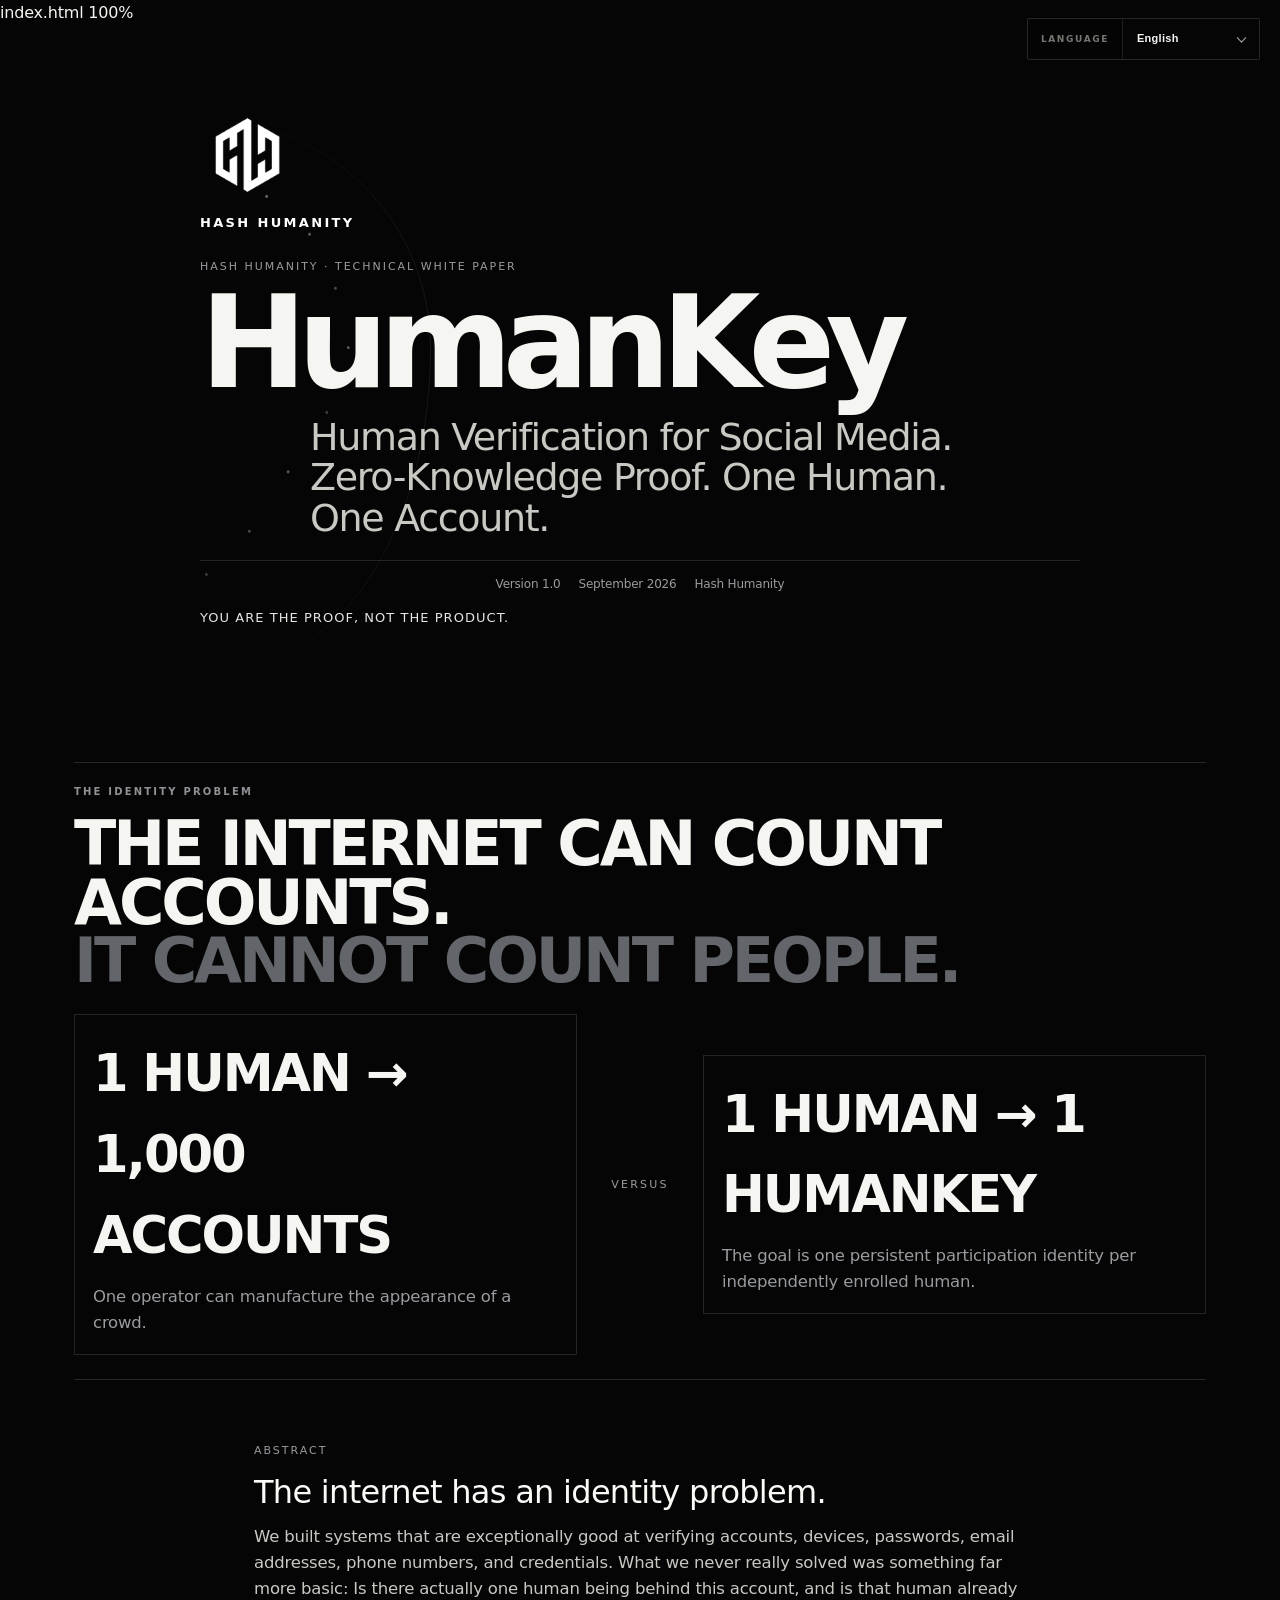
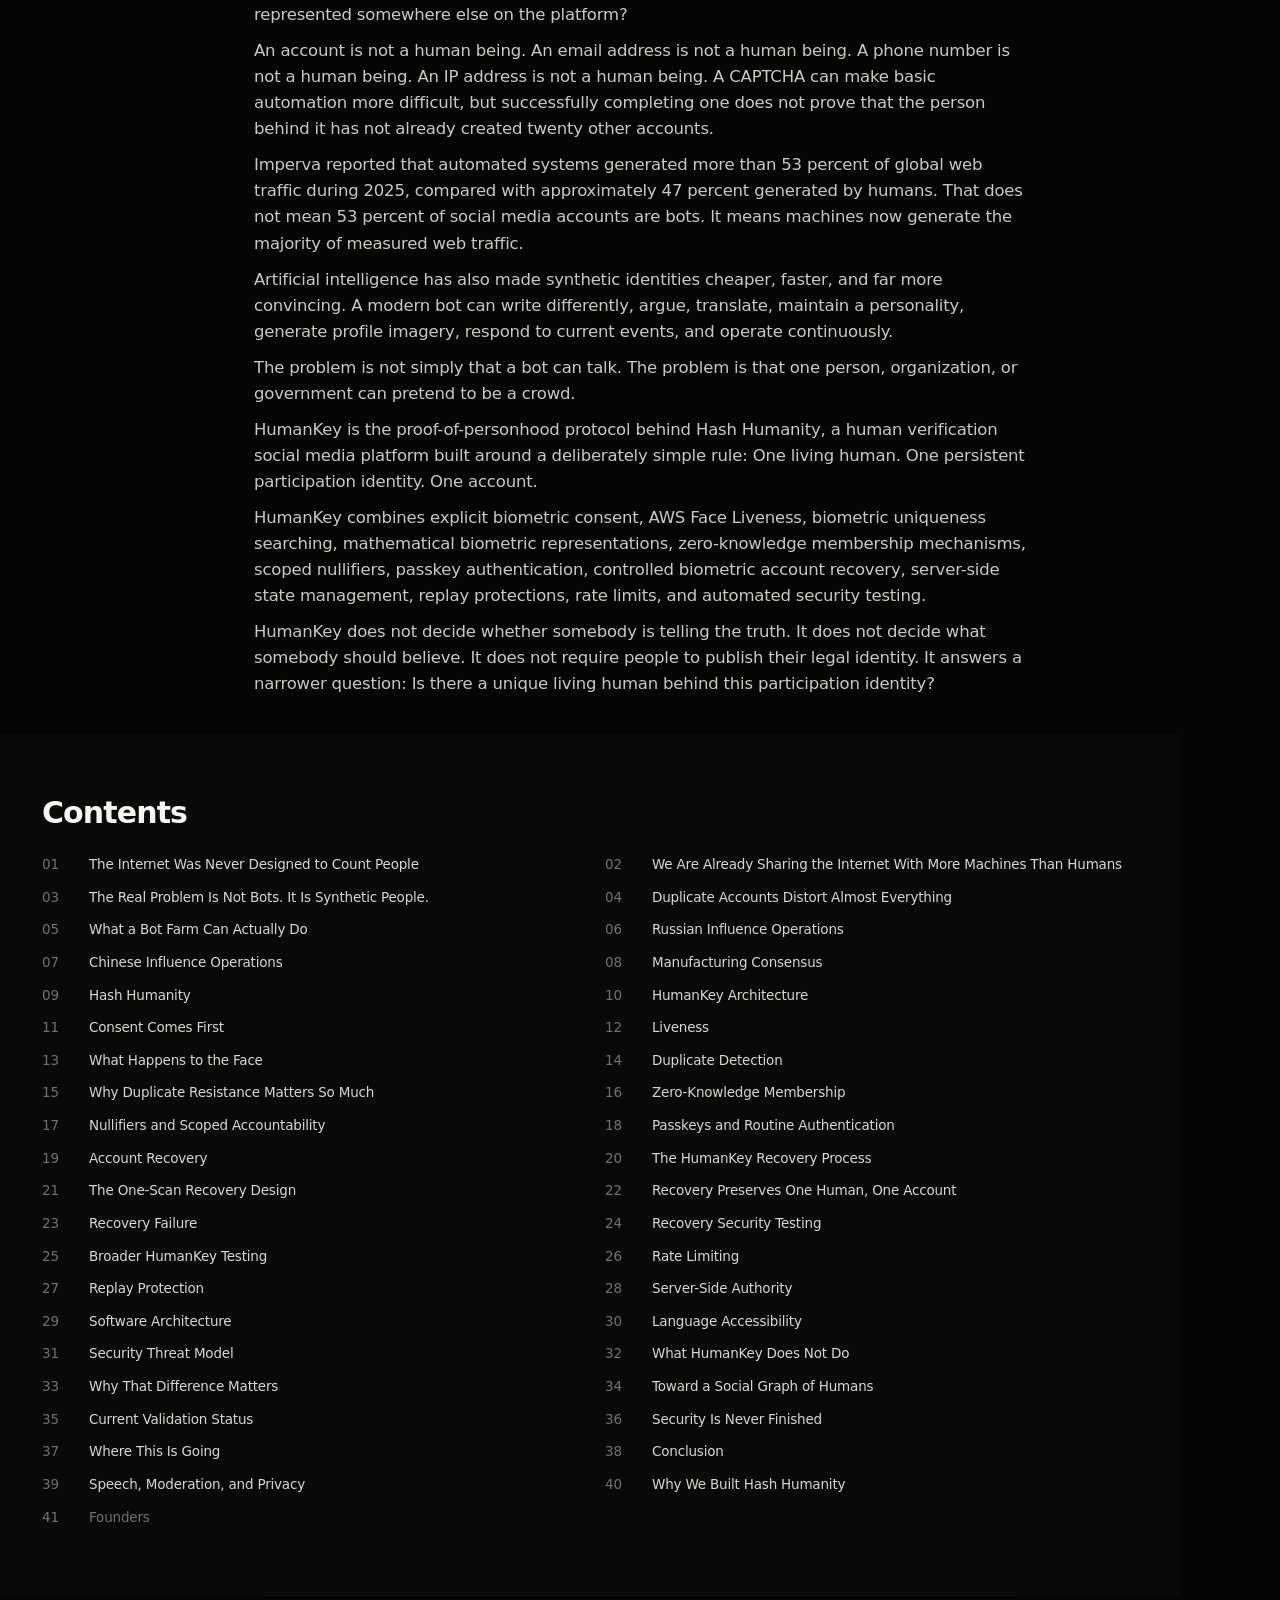
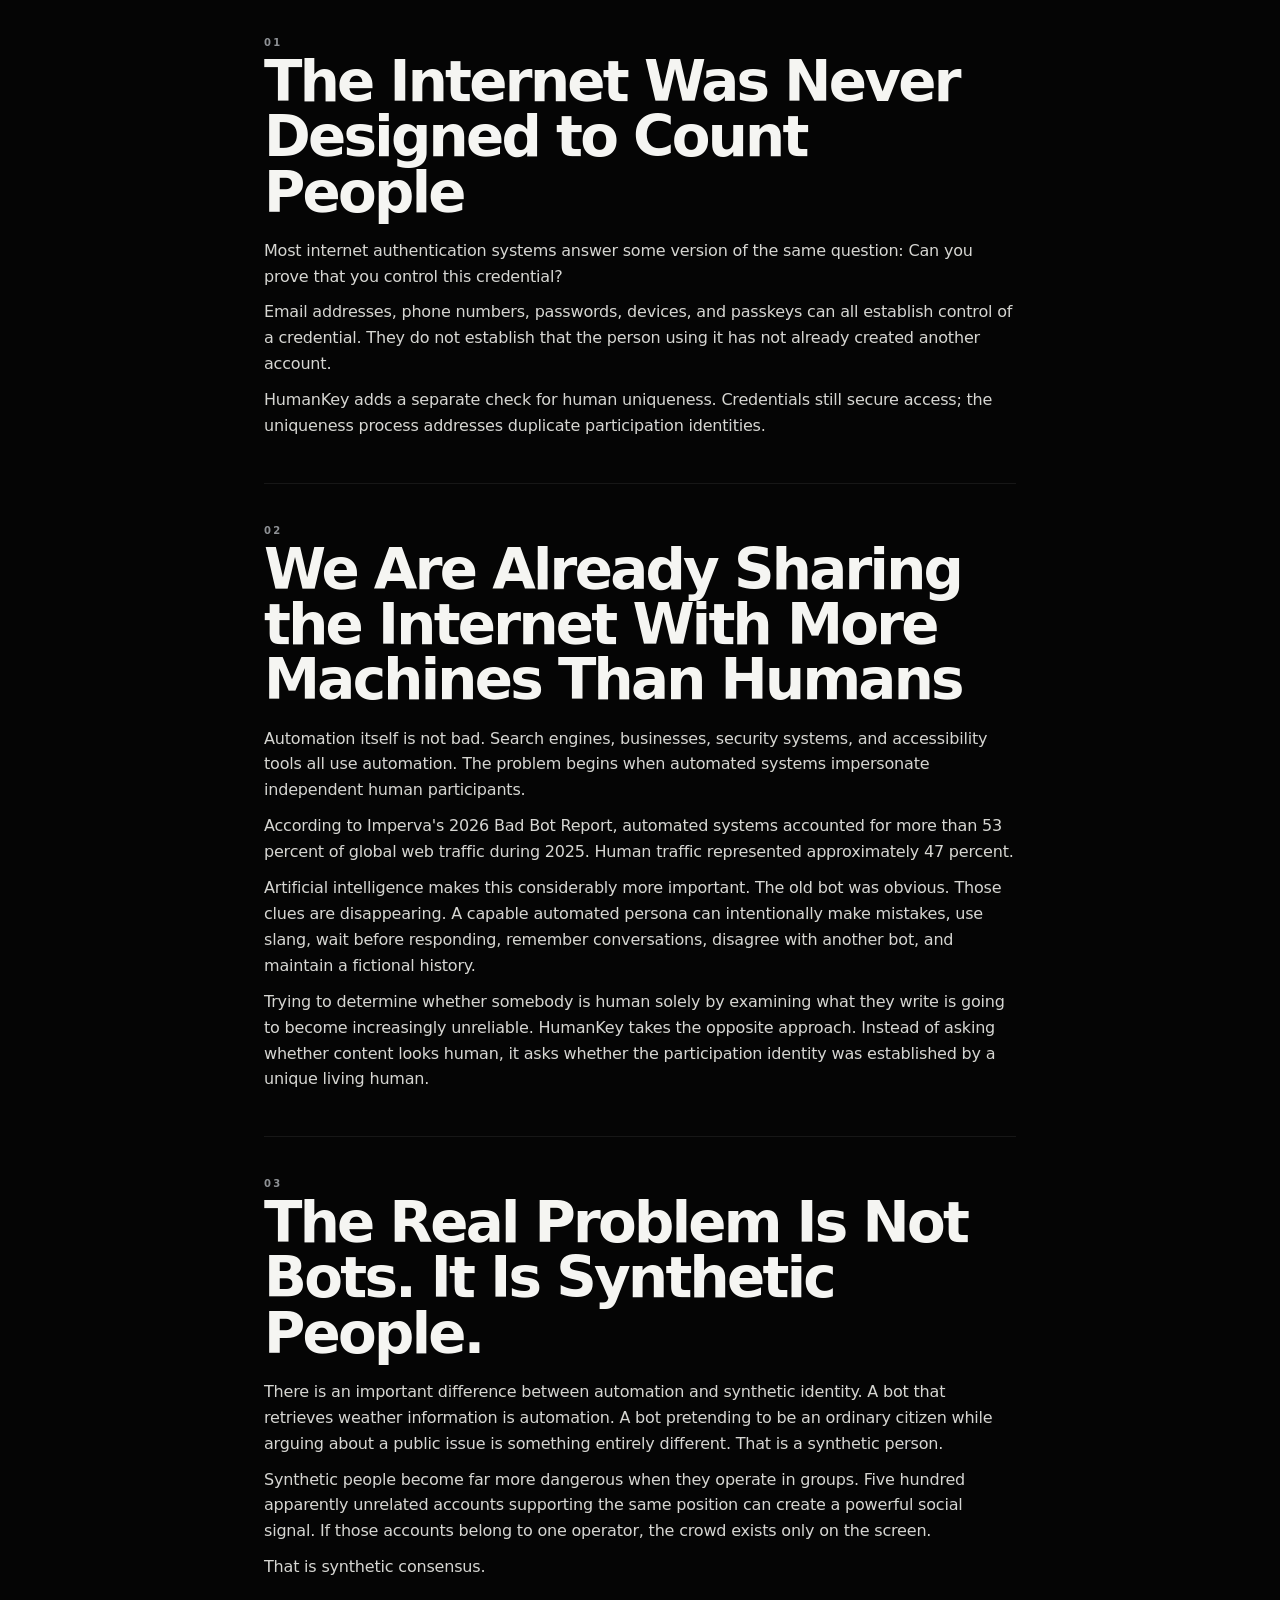
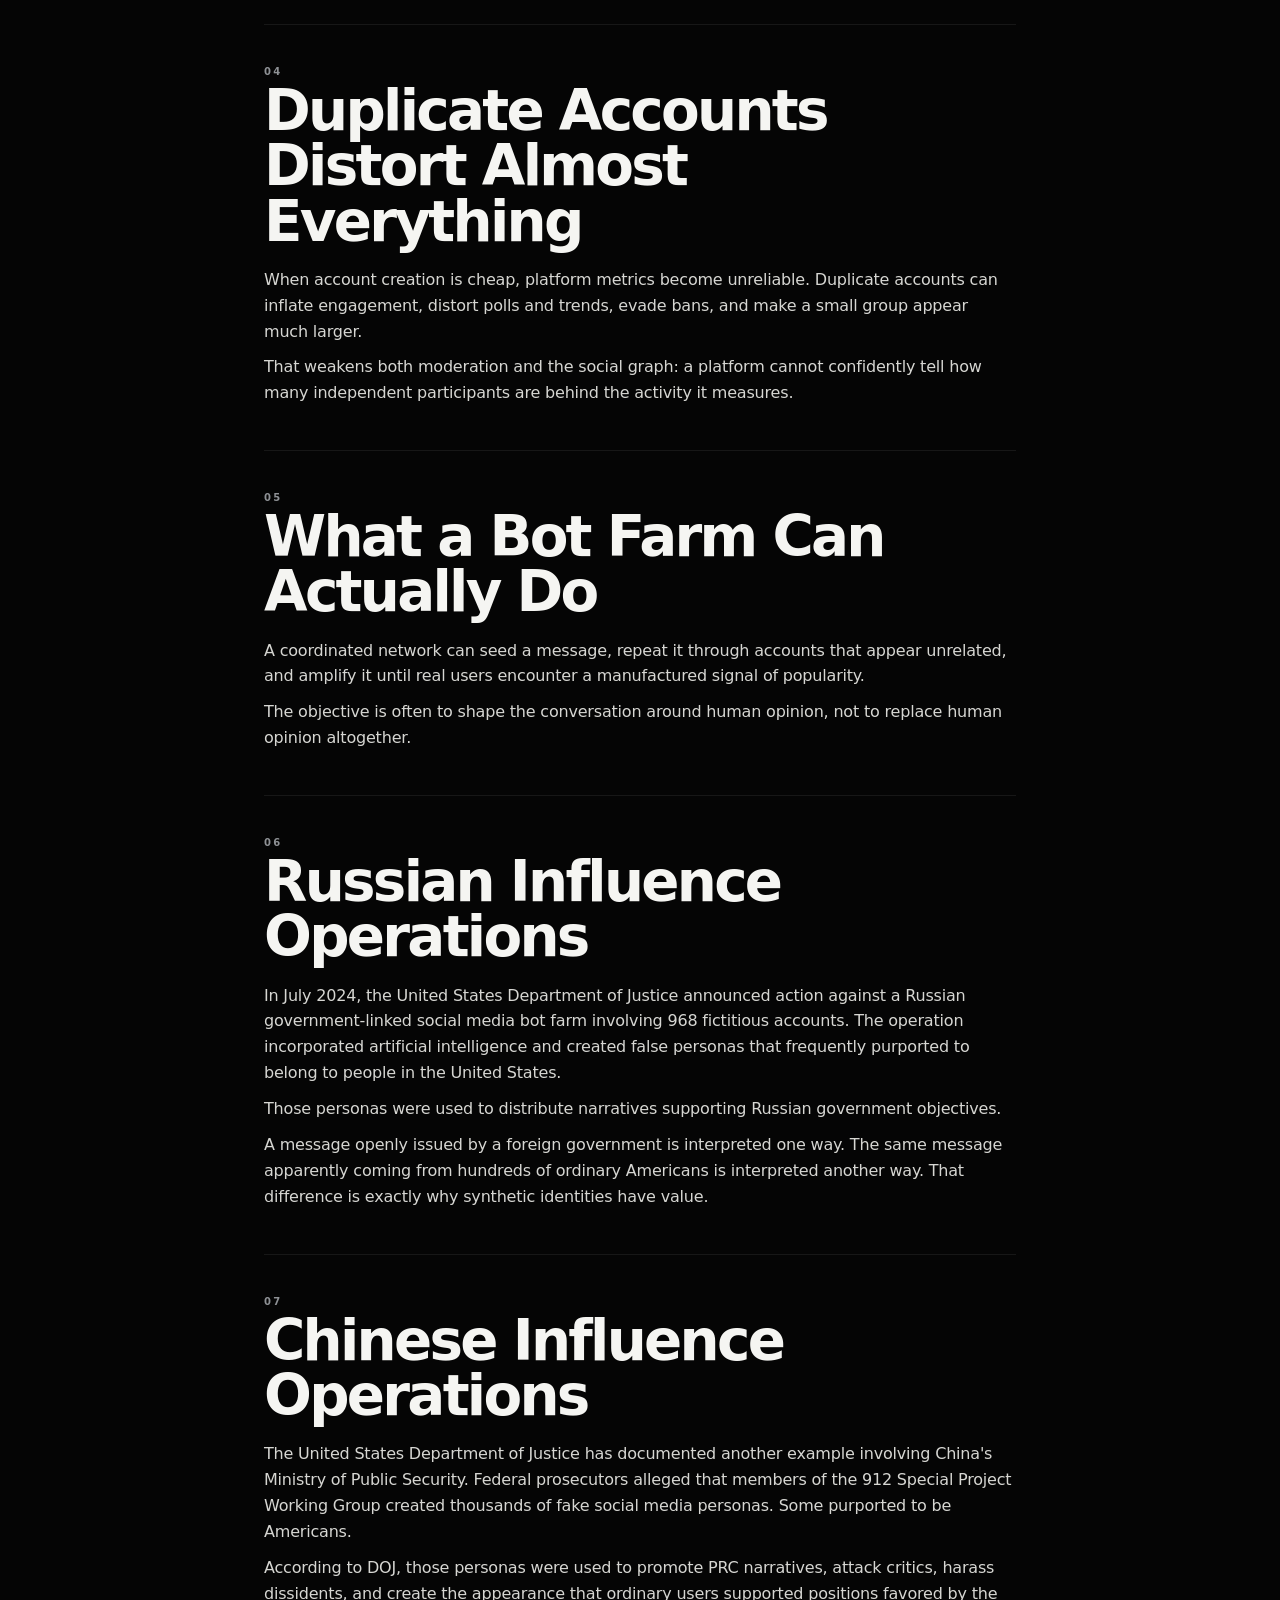
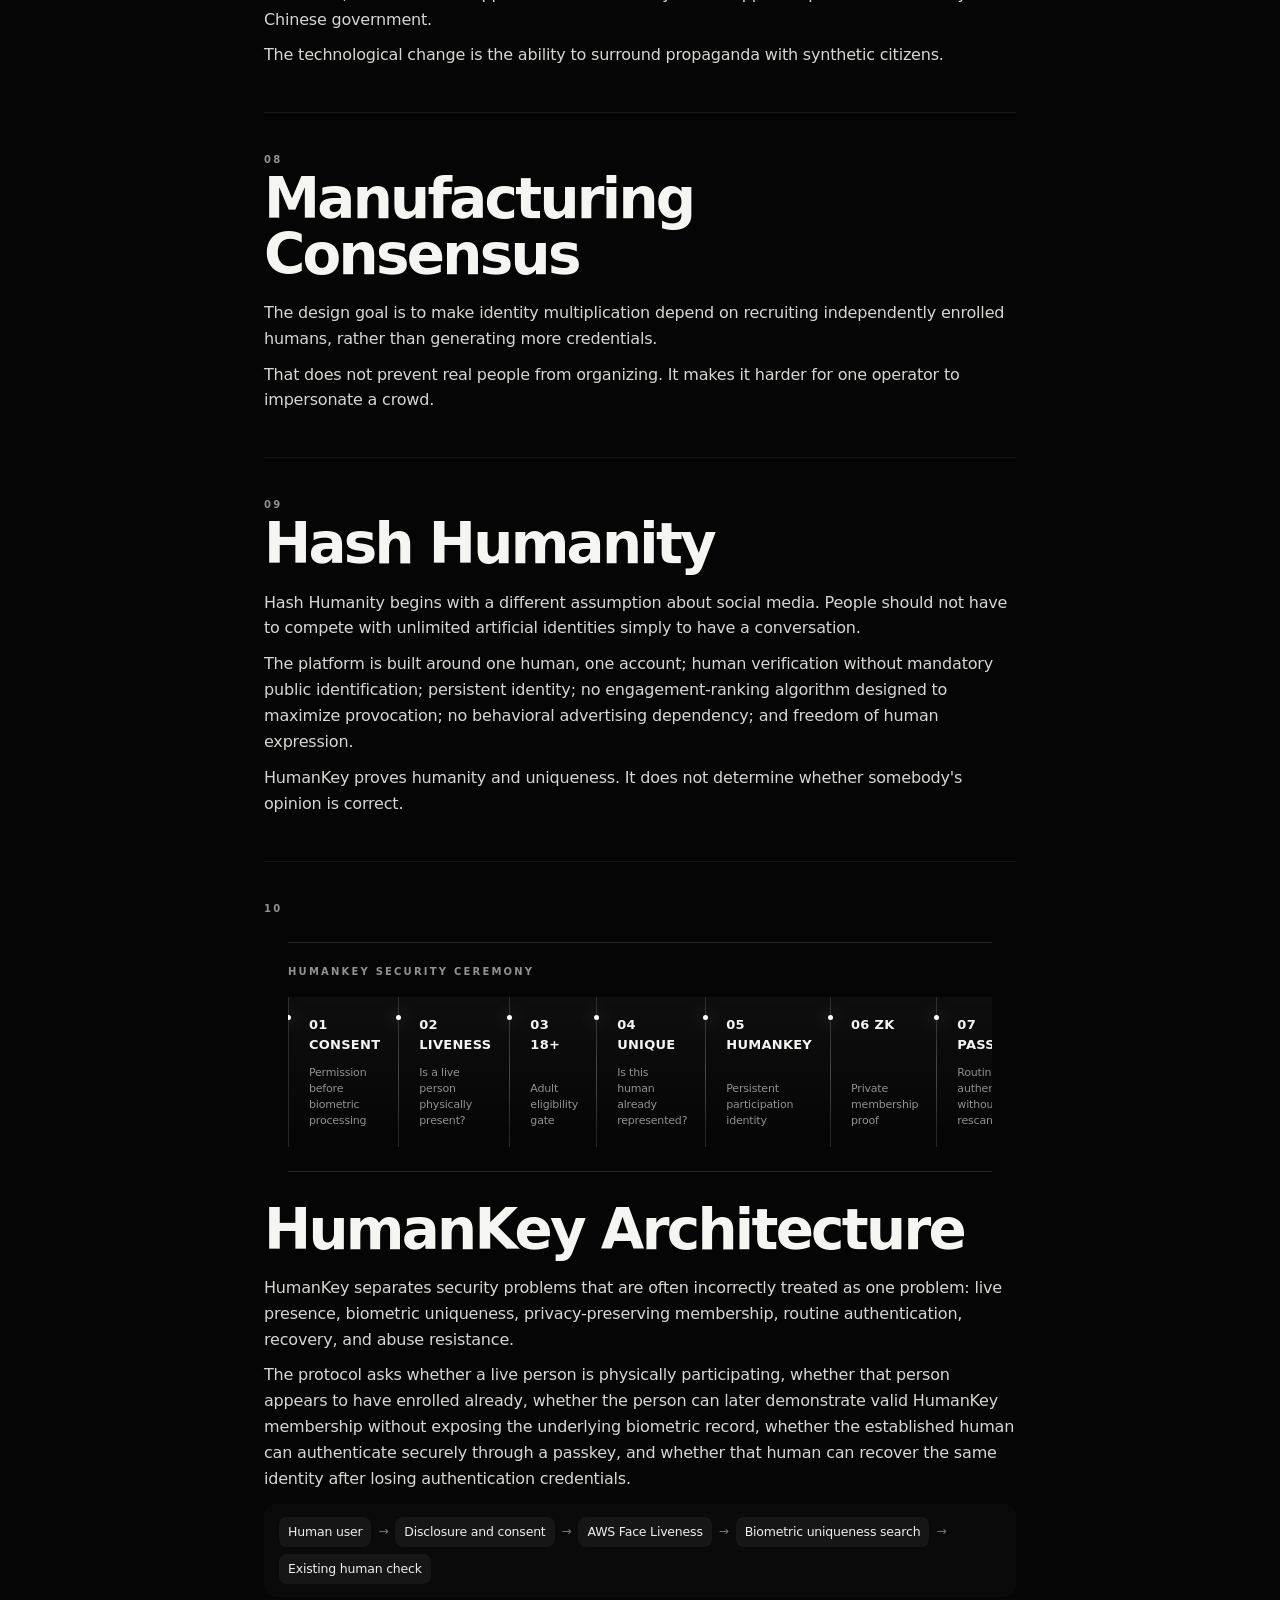
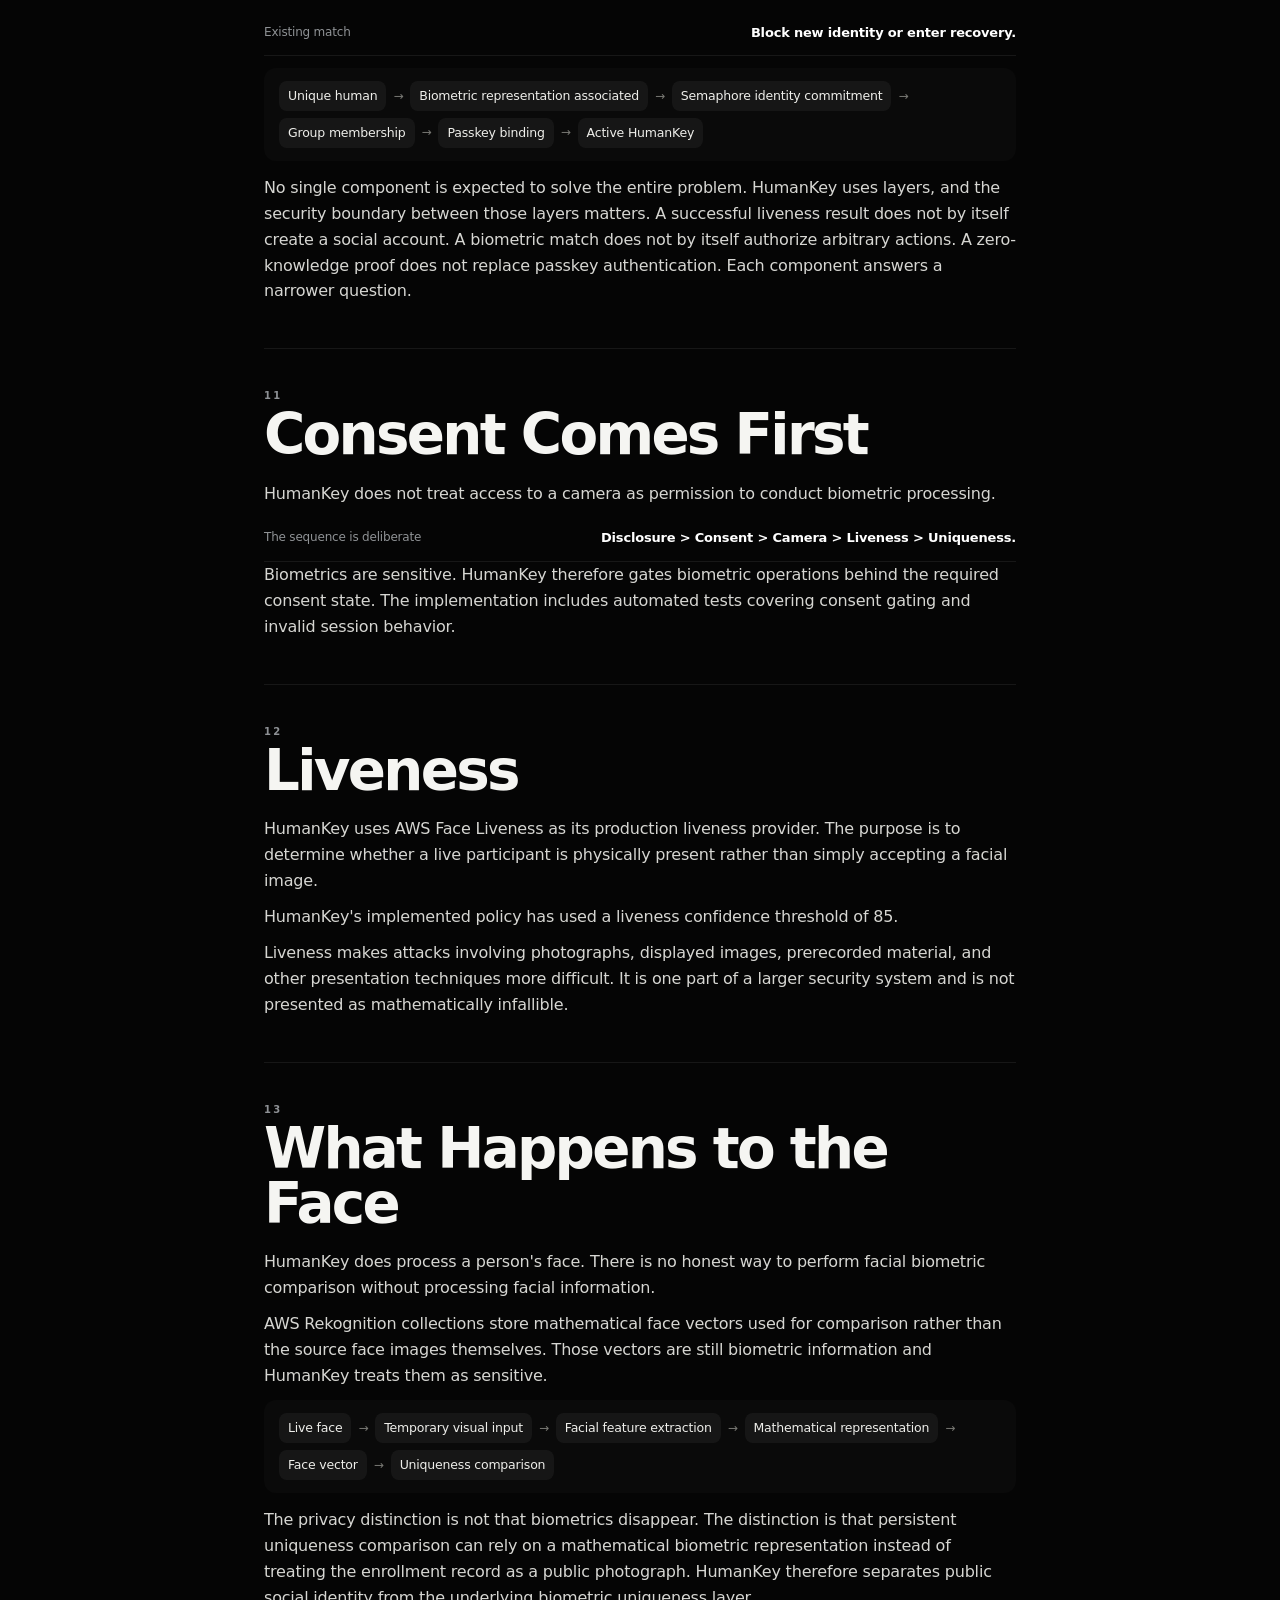
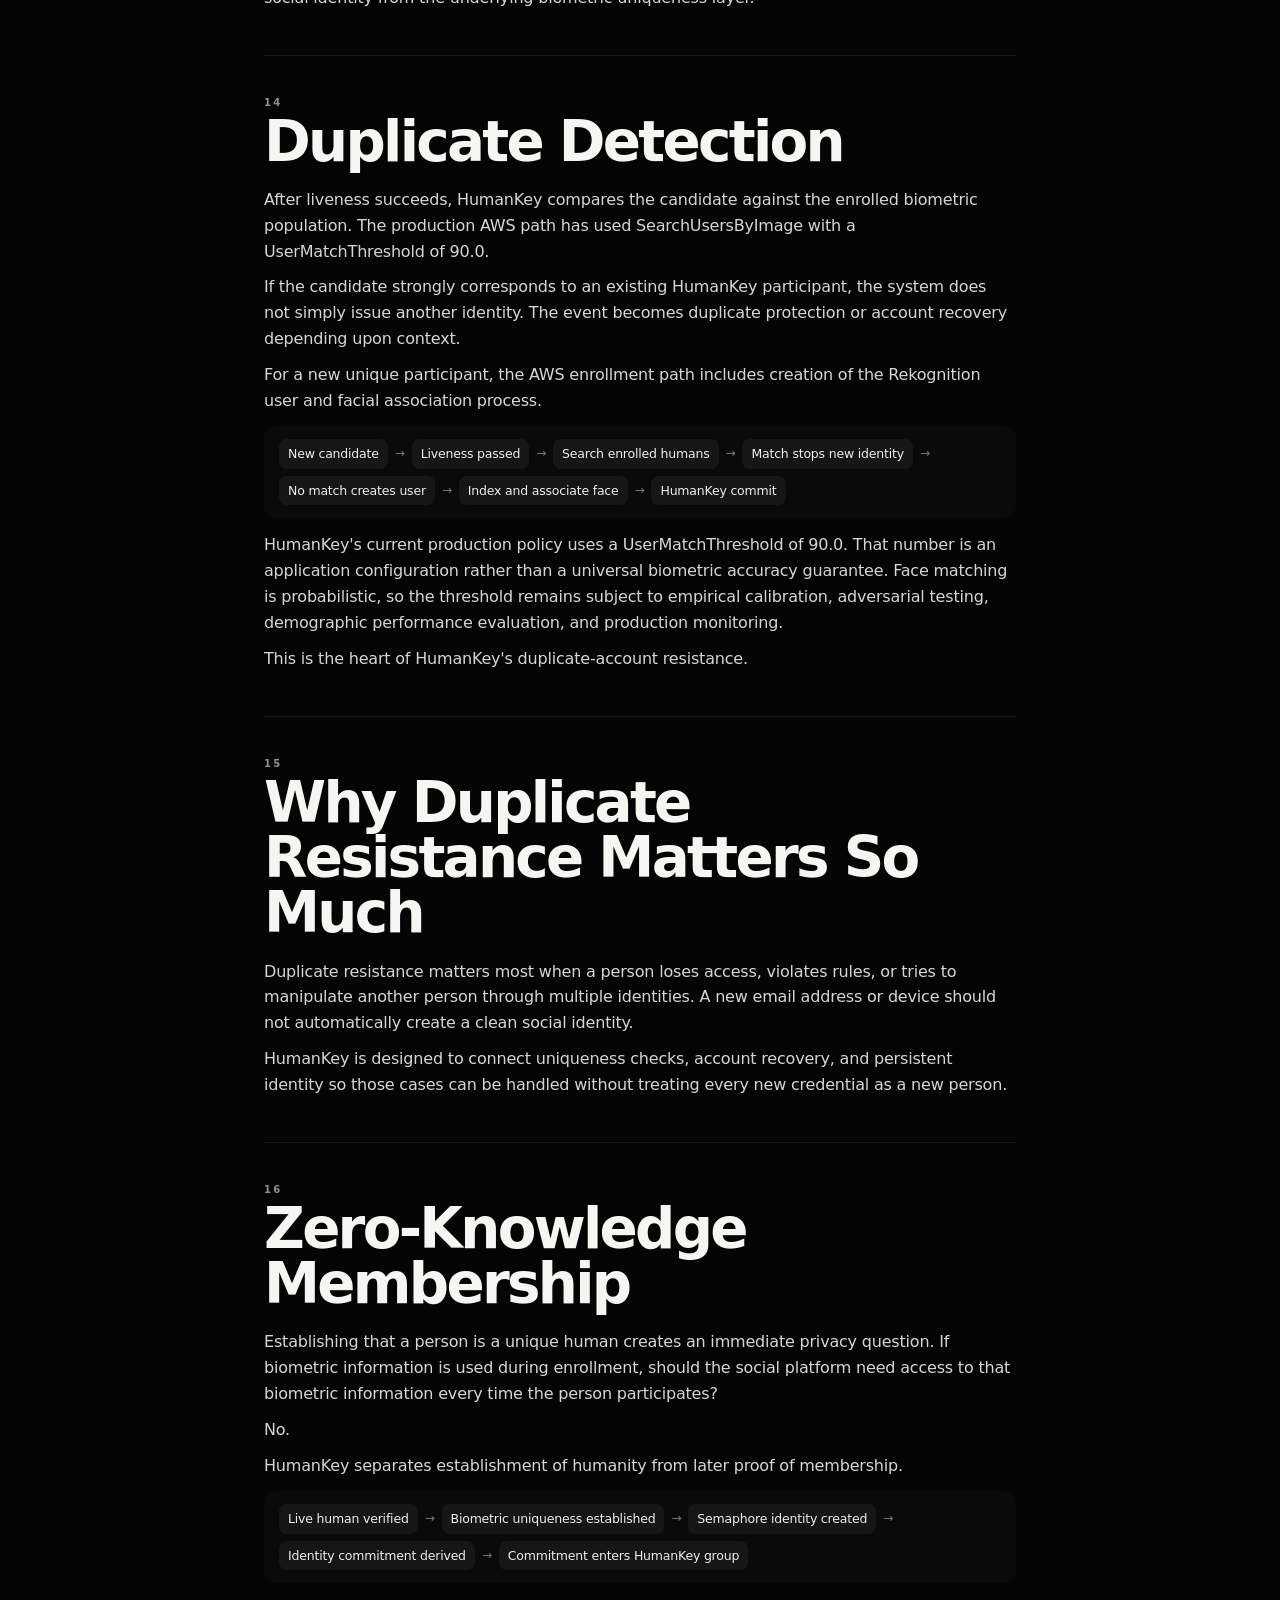
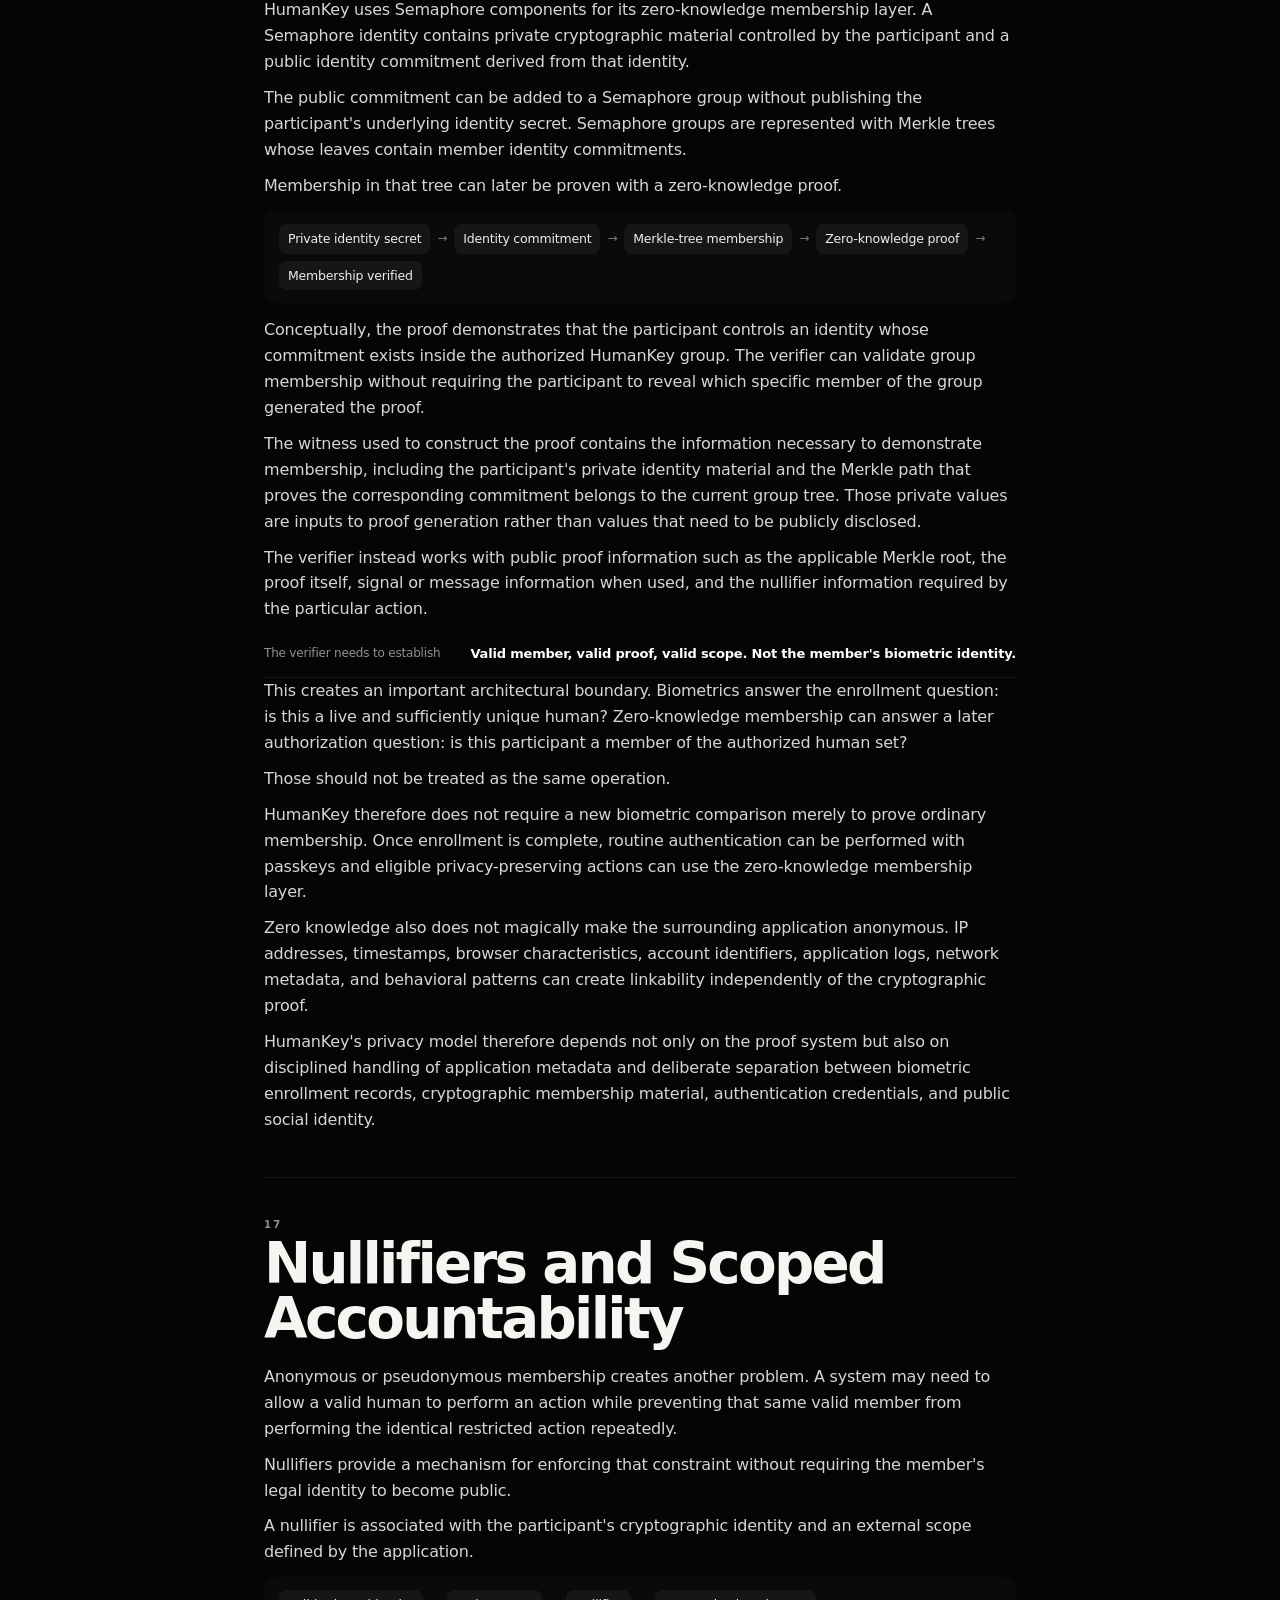
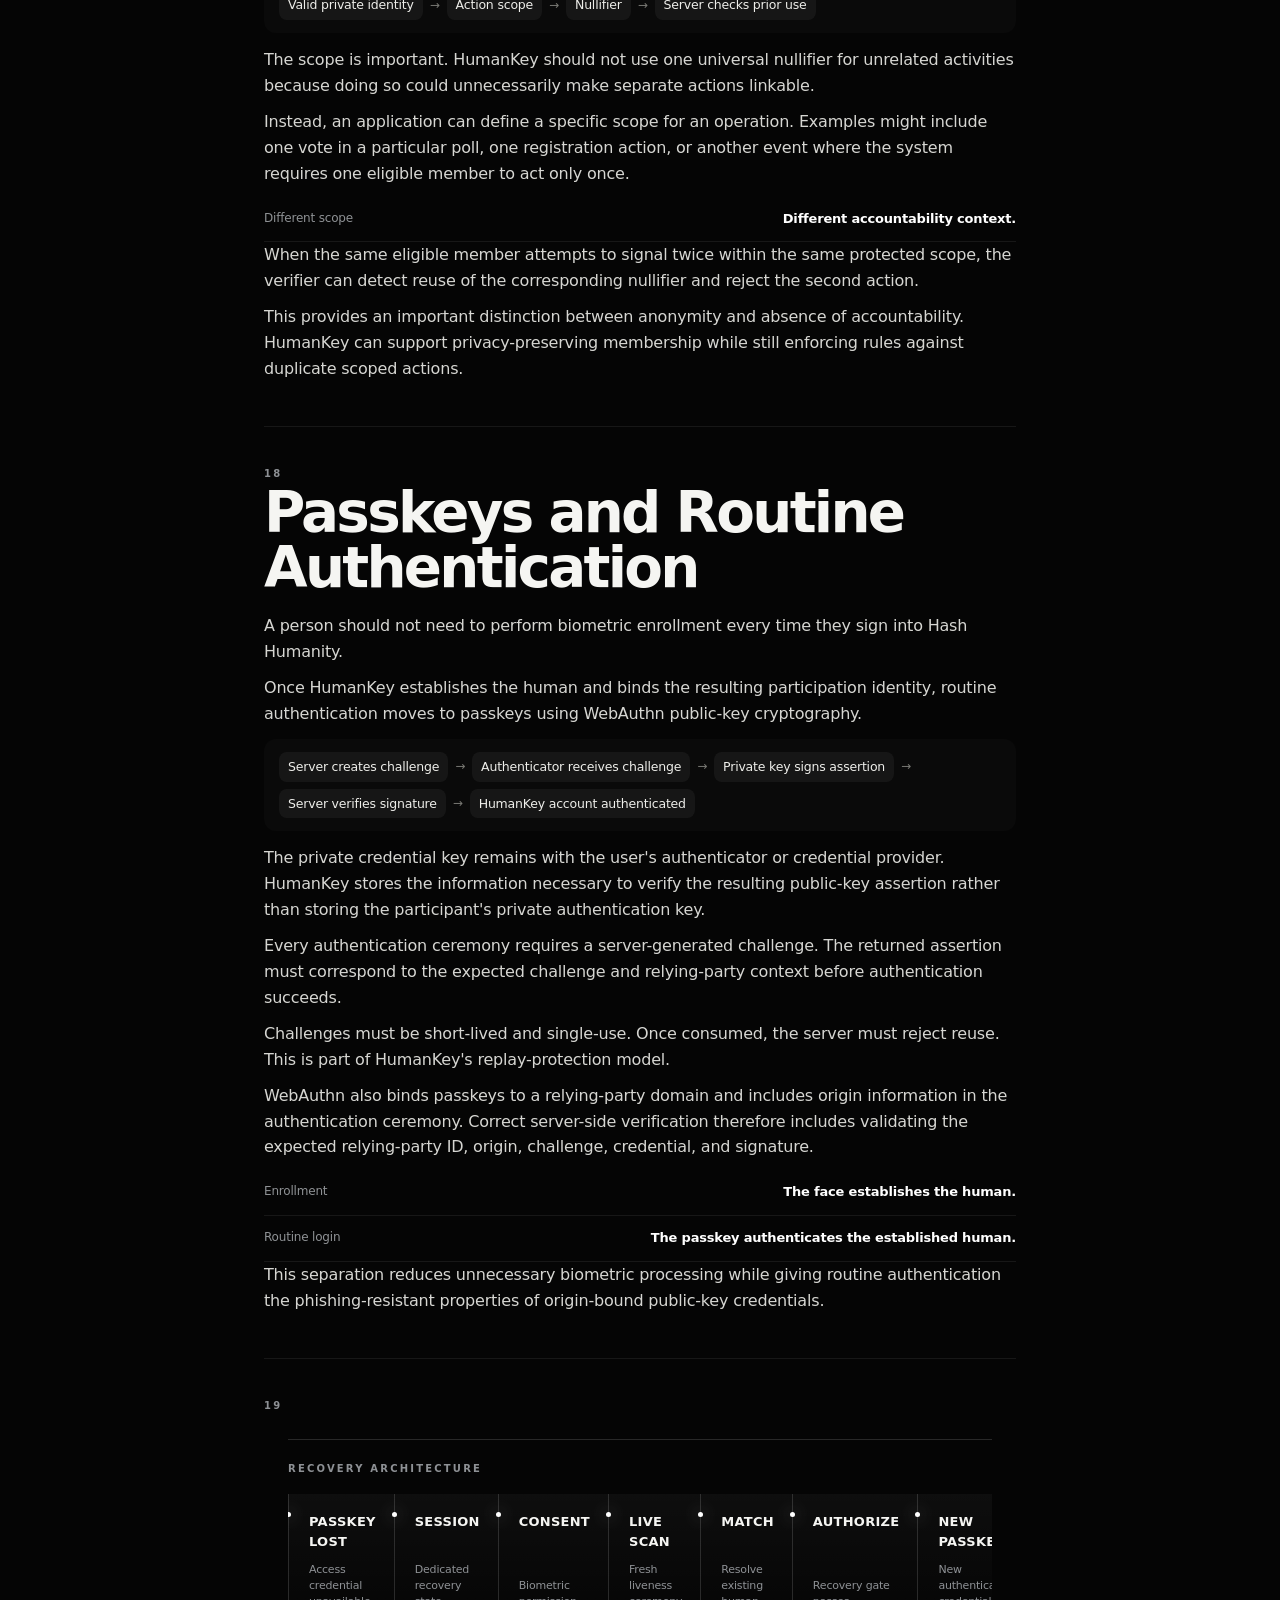
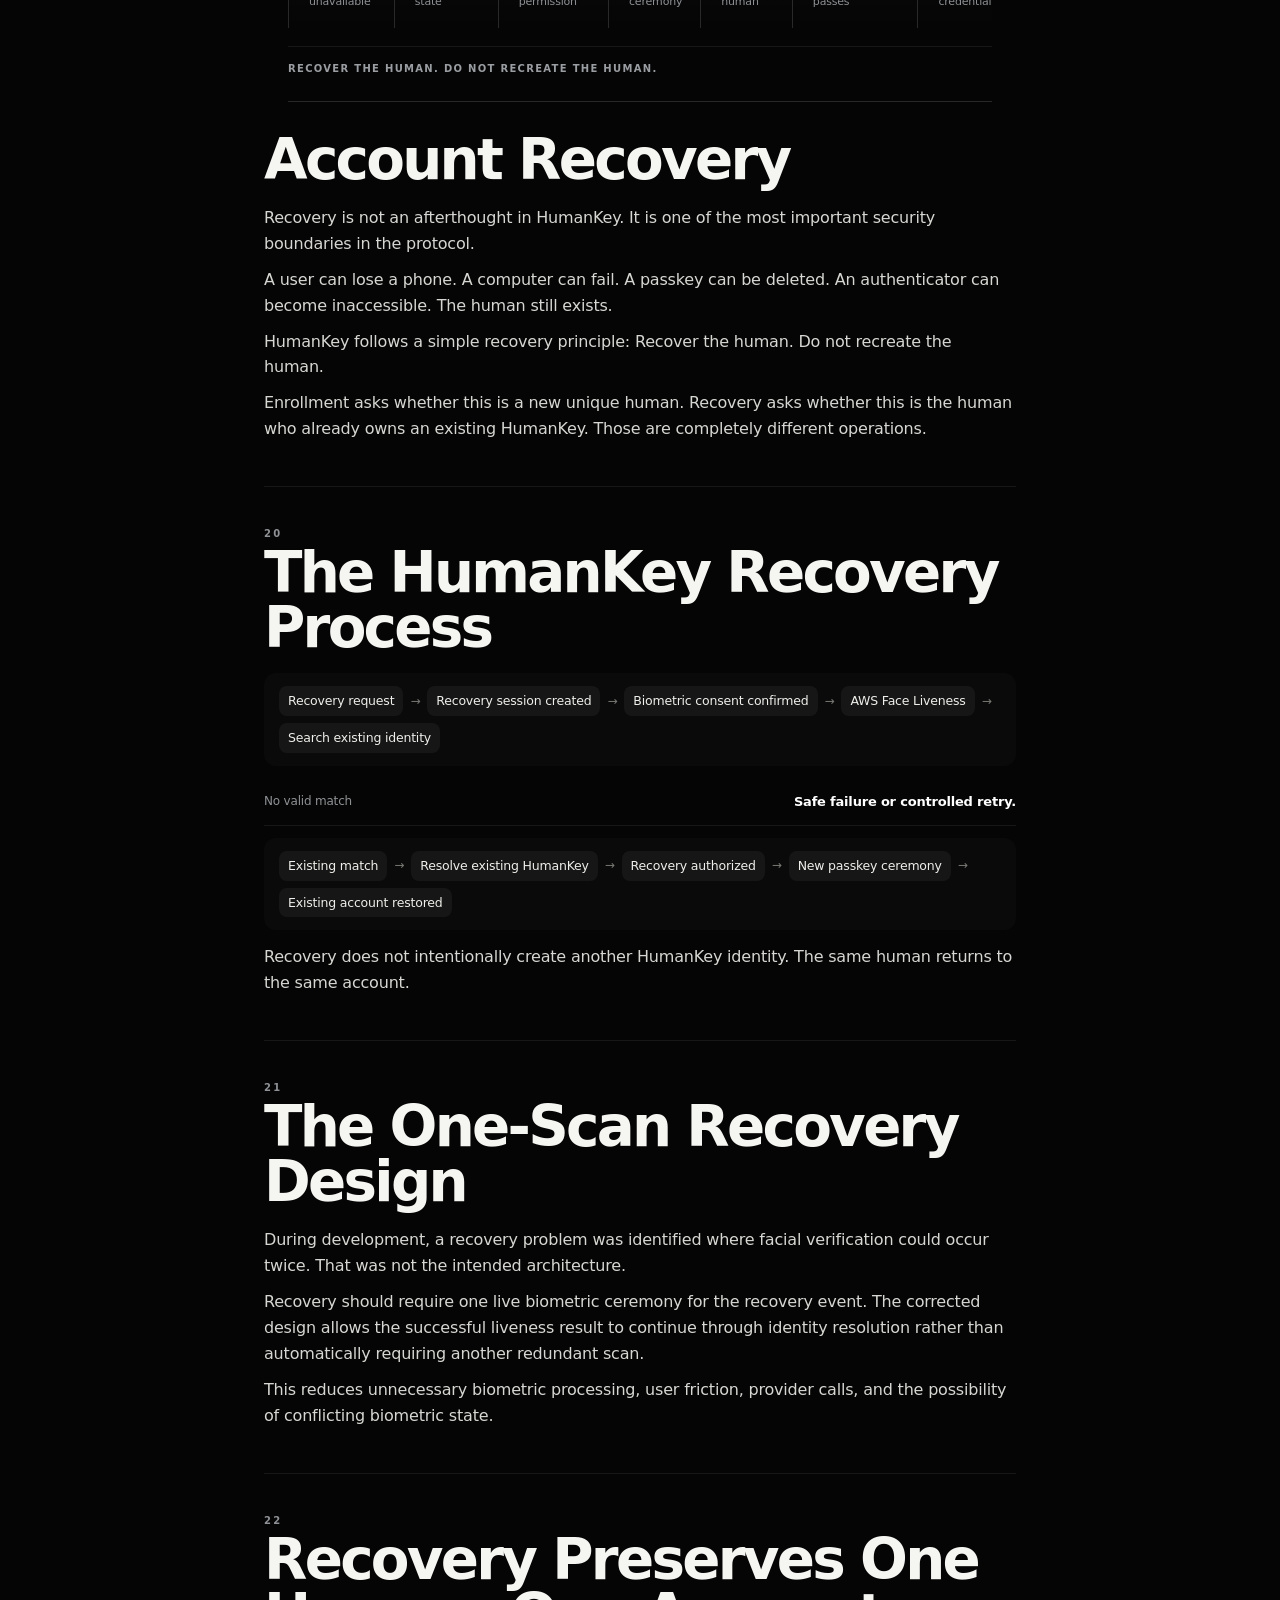
==== commit d8fc1fbc: "Update index.html" ====
--- a/index.html
+++ b/index.html
@@ -1,3 +1,6 @@
+
+index.html
+100%
 <!DOCTYPE html>
 <html lang="en">
 <head>
@@ -38,6 +41,29 @@
   >
 
   <link rel="canonical" href="https://hashhumanitywhitepaper.com/">
+
+  <link
+    rel="icon"
+    id="hh-favicon"
+    type="image/png"
+    href="/logo-black-transparent.png"
+  >
+
+  <script>
+    (() => {
+      const icon = document.getElementById("hh-favicon");
+      const scheme = window.matchMedia("(prefers-color-scheme: dark)");
+
+      const updateIcon = () => {
+        icon.href = scheme.matches
+          ? "/logo-white-transparent.png"
+          : "/logo-black-transparent.png";
+      };
+
+      updateIcon();
+      scheme.addEventListener("change", updateIcon);
+    })();
+  </script>
 
   <link rel="alternate" hreflang="en" href="https://hashhumanitywhitepaper.com/">
   <link rel="alternate" hreflang="es" href="https://hashhumanitywhitepaper.com/es/">
@@ -840,7 +866,7 @@
         "url": "https://hashhumanity.world/",
         "logo": {
           "@type": "ImageObject",
-          "url": "https://hashhumanitywhitepaper.com/logo.png"
+          "url": "https://hashhumanitywhitepaper.com/logo-black-transparent.png"
         }
       },
       {
@@ -2594,4 +2620,5 @@
 </script>
 
 </body>
-</html>+</html>
+Displaying index.html.
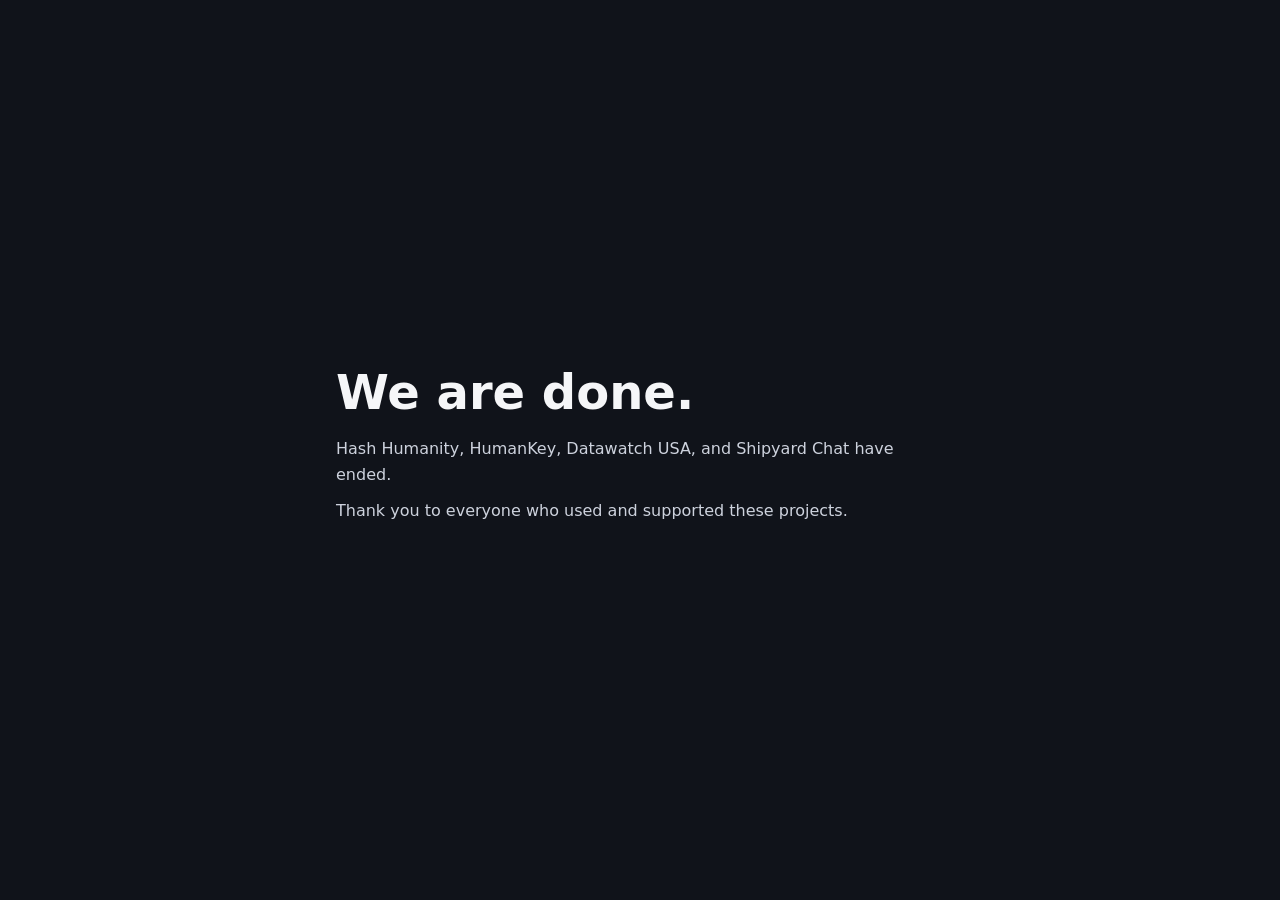
==== commit a2b87c6d: "Show project shutdown notice on the whitepaper site" ====
--- a/index.html
+++ b/index.html
@@ -1,2624 +1,4 @@
-
-index.html
-100%
-<!DOCTYPE html>
-<html lang="en">
-<head>
-  <meta charset="UTF-8">
-  
-  <meta name="viewport" content="width=device-width, initial-scale=1">
-
-  <meta name="google-site-verification" content="RSeRyaV3TYnK8dkVQ6XT4JyV7wAxZ3p4C6fy_xIn3Tc">
-
-  <title>HumanKey White Paper | Human Verified Social Media & Zero-Knowledge Proof</title>
-
-  <meta
-    name="description"
-    content="HumanKey is Hash Humanity's proof-of-personhood protocol for human verified social media: one human, one account, zero-knowledge proofs, biometric uniqueness and passkeys."
-  >
-
-  <meta
-    name="keywords"
-    content="human verified social media, human verification social media, human verified social network, zero knowledge proof social media, zero-knowledge proof, one human one account, one account one human, proof of personhood, proof of humanity, biometric human verification, privacy preserving human verification, bot resistant social media, social media without bots, sybil resistant social network, HumanKey, Hash Humanity"
-  >
-
-  <meta name="author" content="Hash Humanity">
-  <meta name="application-name" content="HumanKey White Paper">
-
-  <meta
-    name="robots"
-    content="index,follow,max-image-preview:large,max-snippet:-1,max-video-preview:-1"
-  >
-
-  <meta
-    name="googlebot"
-    content="index,follow,max-image-preview:large,max-snippet:-1,max-video-preview:-1"
-  >
-
-  <meta
-    name="bingbot"
-    content="index,follow,max-image-preview:large,max-snippet:-1,max-video-preview:-1"
-  >
-
-  <link rel="canonical" href="https://hashhumanitywhitepaper.com/">
-
-  <link
-    rel="icon"
-    id="hh-favicon"
-    type="image/png"
-    href="/logo-black-transparent.png"
-  >
-
-  <script>
-    (() => {
-      const icon = document.getElementById("hh-favicon");
-      const scheme = window.matchMedia("(prefers-color-scheme: dark)");
-
-      const updateIcon = () => {
-        icon.href = scheme.matches
-          ? "/logo-white-transparent.png"
-          : "/logo-black-transparent.png";
-      };
-
-      updateIcon();
-      scheme.addEventListener("change", updateIcon);
-    })();
-  </script>
-
-  <link rel="alternate" hreflang="en" href="https://hashhumanitywhitepaper.com/">
-  <link rel="alternate" hreflang="es" href="https://hashhumanitywhitepaper.com/es/">
-  <link rel="alternate" hreflang="pt" href="https://hashhumanitywhitepaper.com/pt/">
-  <link rel="alternate" hreflang="zh" href="https://hashhumanitywhitepaper.com/zh/">
-  <link rel="alternate" hreflang="fr" href="https://hashhumanitywhitepaper.com/fr/">
-  <link rel="alternate" hreflang="de" href="https://hashhumanitywhitepaper.com/de/">
-  <link rel="alternate" hreflang="ms" href="https://hashhumanitywhitepaper.com/ms/">
-  <link rel="alternate" hreflang="ko" href="https://hashhumanitywhitepaper.com/ko/">
-  <link rel="alternate" hreflang="x-default" href="https://hashhumanitywhitepaper.com/">
-
-  <meta property="og:type" content="article">
-  <meta property="og:locale" content="en_US">
-  <meta property="og:site_name" content="Hash Humanity">
-
-  <meta
-    property="og:title"
-    content="HumanKey White Paper | Human Verified Social Media & Zero-Knowledge Proof"
-  >
-
-  <meta
-    property="og:description"
-    content="One human. One account. HumanKey combines proof of personhood, biometric uniqueness, zero-knowledge membership and passkeys for human verified social media."
-  >
-
-  <meta property="og:url" content="https://hashhumanitywhitepaper.com/">
-  <meta property="og:image" content="https://hashhumanitywhitepaper.com/humankey-social-card.jpg">
-  <meta property="og:image:secure_url" content="https://hashhumanitywhitepaper.com/humankey-social-card.jpg">
-  <meta property="og:image:type" content="image/jpeg">
-  <meta property="og:image:width" content="1200">
-  <meta property="og:image:height" content="630">
-  <meta property="og:image:alt" content="HumanKey white paper for human verified social media and zero-knowledge proof of personhood">
-
-  <meta property="article:published_time" content="2026-09-01">
-  <meta property="article:modified_time" content="2026-09-11">
-  <meta property="article:author" content="Hash Humanity">
-  <meta property="article:section" content="Human Verification and Proof of Personhood">
-  <meta property="article:tag" content="Human Verified Social Media">
-  <meta property="article:tag" content="Zero-Knowledge Proof">
-  <meta property="article:tag" content="One Human One Account">
-  <meta property="article:tag" content="Proof of Personhood">
-
-  <meta name="twitter:card" content="summary_large_image">
-
-  <meta
-    name="twitter:title"
-    content="HumanKey White Paper | Human Verified Social Media & Zero-Knowledge Proof"
-  >
-
-  <meta
-    name="twitter:description"
-    content="HumanKey: proof of personhood for one human, one account using human verification, biometric uniqueness, zero-knowledge membership and passkeys."
-  >
-
-  <meta name="twitter:image" content="https://hashhumanitywhitepaper.com/humankey-social-card.jpg">
-  <meta name="twitter:image:alt" content="HumanKey white paper by Hash Humanity">
-
-  <meta name="theme-color" content="#050505">
-
-  <style>
-    :root {
-      --bg: #050505;
-      --text: #f5f5f2;
-      --soft: #d1d1cc;
-      --muted: #969691;
-      --faint: #70706c;
-      --panel: rgba(255, 255, 255, 0.03);
-      --panel-strong: rgba(255, 255, 255, 0.05);
-      --max: 980px;
-      --reading: 760px;
-    }
-
-    * { box-sizing: border-box; }
-
-    html {
-      scroll-behavior: smooth;
-      background: var(--bg);
-    }
-
-    body {
-      margin: 0;
-      color: var(--text);
-      background:
-        radial-gradient(
-          900px 500px at 50% -170px,
-          rgba(255, 255, 255, 0.075),
-          transparent 64%
-        ),
-        #050505;
-      font-family:
-        Inter,
-        ui-sans-serif,
-        -apple-system,
-        BlinkMacSystemFont,
-        "Segoe UI",
-        Helvetica,
-        Arial,
-        sans-serif;
-      font-size: 16px;
-      line-height: 1.58;
-      -webkit-font-smoothing: antialiased;
-      text-rendering: optimizeLegibility;
-    }
-
-    a { color: inherit; }
-
-    .language-nav {
-      position: fixed;
-      top: 14px;
-      right: 14px;
-      z-index: 1000;
-      display: flex;
-      align-items: center;
-      gap: 8px;
-      padding: 7px 10px;
-      border-radius: 999px;
-      background: rgba(10, 10, 10, 0.82);
-      border: 1px solid rgba(255, 255, 255, 0.06);
-      backdrop-filter: blur(16px);
-      -webkit-backdrop-filter: blur(16px);
-    }
-
-    .language-nav label {
-      color: var(--muted);
-      font-size: 10px;
-      letter-spacing: 0.12em;
-      text-transform: uppercase;
-    }
-
-    .language-nav select {
-      appearance: none;
-      border: 0;
-      outline: 0;
-      background: transparent;
-      color: #f5f5f2;
-      font: inherit;
-      font-size: 12px;
-      cursor: pointer;
-    }
-
-    .language-nav option {
-      color: #111;
-      background: #fff;
-    }
-
-    .language-suggestion {
-      position: fixed;
-      left: 50%;
-      bottom: 18px;
-      transform: translateX(-50%);
-      z-index: 1000;
-      display: none;
-      width: min(calc(100% - 28px), 560px);
-      padding: 12px 14px;
-      border-radius: 14px;
-      background: rgba(12, 12, 12, 0.93);
-      border: 1px solid rgba(255,255,255,0.08);
-      box-shadow: 0 18px 60px rgba(0,0,0,0.45);
-      backdrop-filter: blur(18px);
-      -webkit-backdrop-filter: blur(18px);
-      align-items: center;
-      justify-content: space-between;
-      gap: 12px;
-    }
-
-    .language-suggestion p {
-      margin: 0;
-      font-size: 13px;
-      color: #d8d8d4;
-    }
-
-    .language-suggestion-actions {
-      display: flex;
-      gap: 8px;
-      flex-shrink: 0;
-    }
-
-    .language-suggestion button {
-      border: 0;
-      border-radius: 9px;
-      padding: 8px 11px;
-      font: inherit;
-      font-size: 12px;
-      cursor: pointer;
-    }
-
-    .language-suggestion .primary {
-      background: #f5f5f2;
-      color: #050505;
-      font-weight: 650;
-    }
-
-    .language-suggestion .secondary {
-      background: rgba(255,255,255,0.06);
-      color: #d8d8d4;
-    }
-
-    .hero {
-      min-height: 70vh;
-      display: grid;
-      place-items: center;
-      position: relative;
-      overflow: hidden;
-    }
-
-    .hero::before {
-      content: "";
-      position: absolute;
-      inset: 0;
-      background:
-        radial-gradient(
-          600px 330px at 50% 34%,
-          rgba(255, 255, 255, 0.05),
-          transparent 72%
-        );
-      pointer-events: none;
-    }
-
-    .hero-inner {
-      position: relative;
-      z-index: 1;
-      width: min(calc(100% - 36px), 880px);
-      margin: 0 auto;
-      padding: 52px 0 54px;
-      text-align: center;
-    }
-
-    .brand-logo {
-      display: block;
-      width: clamp(72px, 8vw, 96px);
-      max-height: 96px;
-      object-fit: contain;
-      margin: 0 auto 18px;
-      filter:
-        invert(1)
-        drop-shadow(0 0 20px rgba(255, 255, 255, 0.18));
-    }
-
-    .eyebrow,
-    .label {
-      font-size: 10px;
-      letter-spacing: 0.27em;
-      text-transform: uppercase;
-      color: var(--muted);
-    }
-
-    .eyebrow { margin-bottom: 13px; }
-
-    h1 {
-      margin: 0;
-      font-size: clamp(54px, 9vw, 104px);
-      line-height: 0.92;
-      letter-spacing: -0.052em;
-      font-weight: 650;
-    }
-
-    .subtitle {
-      max-width: 740px;
-      margin: 18px auto 0;
-      font-size: clamp(19px, 2.2vw, 26px);
-      line-height: 1.3;
-      letter-spacing: -0.018em;
-      color: var(--soft);
-      font-weight: 400;
-    }
-
-    .meta {
-      margin-top: 25px;
-      display: flex;
-      justify-content: center;
-      flex-wrap: wrap;
-      gap: 6px 16px;
-      color: var(--muted);
-      font-size: 12px;
-    }
-
-    .tagline {
-      margin-top: 28px;
-      font-size: 11px;
-      letter-spacing: 0.22em;
-      text-transform: uppercase;
-      color: #e5e5e1;
-    }
-
-    .abstract {
-      width: min(calc(100% - 36px), var(--reading));
-      margin: 0 auto;
-      padding: 48px 0 28px;
-    }
-
-    .label { margin-bottom: 13px; }
-
-    .abstract p:first-of-type {
-      margin-top: 0;
-      font-size: clamp(23px, 2.7vw, 32px);
-      line-height: 1.3;
-      letter-spacing: -0.022em;
-      color: #fafaf7;
-    }
-
-    p {
-      margin: 0 0 0.64em;
-      color: var(--soft);
-      font-size: 16.5px;
-      line-height: 1.58;
-    }
-
-    .toc-shell { background: rgba(255, 255, 255, 0.014); }
-
-    .toc {
-      width: min(calc(100% - 36px), var(--max));
-      margin: 0 auto;
-      padding: 40px 0;
-    }
-
-    .toc h2 {
-      margin: 0 0 18px;
-      font-size: 30px;
-      line-height: 1.15;
-      letter-spacing: -0.03em;
-      font-weight: 560;
-    }
-
-    .toc-grid {
-      display: grid;
-      grid-template-columns: repeat(2, minmax(0, 1fr));
-      gap: 0 30px;
-    }
-
-    .toc a {
-      display: grid;
-      grid-template-columns: 38px 1fr;
-      gap: 9px;
-      padding: 7px 0;
-      text-decoration: none;
-      color: #d7d7d2;
-      font-size: 13.5px;
-      line-height: 1.38;
-      transition: opacity 0.18s ease, transform 0.18s ease;
-    }
-
-    .toc a:hover {
-      opacity: 0.68;
-      transform: translateX(2px);
-    }
-
-    .toc a span {
-      color: var(--faint);
-      font-variant-numeric: tabular-nums;
-    }
-
-    main {
-      width: min(calc(100% - 36px), var(--reading));
-      margin: 0 auto;
-      padding: 14px 0 64px;
-    }
-
-    .paper-section {
-      padding: 31px 0 15px;
-      scroll-margin-top: 24px;
-    }
-
-    .section-kicker {
-      margin-bottom: 6px;
-      font-size: 10px;
-      line-height: 1;
-      letter-spacing: 0.22em;
-      color: var(--faint);
-    }
-
-    .paper-section h2 {
-      margin: 0 0 16px;
-      font-size: clamp(28px, 4vw, 42px);
-      line-height: 1.13;
-      letter-spacing: -0.032em;
-      font-weight: 580;
-    }
-
-    .flow {
-      display: flex;
-      align-items: center;
-      flex-wrap: wrap;
-      gap: 7px;
-      margin: 12px 0 14px;
-      padding: 13px 15px;
-      background: var(--panel);
-      border-radius: 12px;
-    }
-
-    .flow-step {
-      padding: 6px 9px;
-      border-radius: 8px;
-      background: var(--panel-strong);
-      color: #eeeeea;
-      font-size: 12.5px;
-      line-height: 1.42;
-    }
-
-    .arrow {
-      color: #777772;
-      font-size: 12px;
-    }
-
-    .data-row {
-      display: grid;
-      grid-template-columns: 1fr auto;
-      gap: 16px;
-      margin: 9px 0 11px;
-      padding: 10px 13px;
-      background: var(--panel);
-      border-radius: 10px;
-      color: var(--soft);
-      font-size: 14.5px;
-      line-height: 1.45;
-    }
-
-    .data-row strong {
-      color: #ffffff;
-      font-weight: 560;
-      text-align: right;
-    }
-
-    .references { padding-top: 40px; }
-
-    .references h2 {
-      margin: 0 0 17px;
-      font-size: 36px;
-      line-height: 1.1;
-      letter-spacing: -0.03em;
-      font-weight: 580;
-    }
-
-    .references ol {
-      margin: 0;
-      padding-left: 22px;
-      color: var(--muted);
-    }
-
-    .references li {
-      margin: 0 0 8px;
-      padding-left: 5px;
-      font-size: 13.5px;
-      line-height: 1.5;
-    }
-
-    footer {
-      width: min(calc(100% - 36px), 880px);
-      margin: 0 auto;
-      padding: 46px 0 54px;
-      text-align: center;
-      color: #777772;
-    }
-
-    .footer-brand {
-      margin-bottom: 8px;
-      color: #f2f2ee;
-      font-size: 13px;
-      font-weight: 650;
-      letter-spacing: 0.18em;
-      text-transform: uppercase;
-    }
-
-    .footer-statement {
-      max-width: 600px;
-      margin: 0 auto 18px;
-      color: #a5a5a0;
-      font-size: 13px;
-      line-height: 1.5;
-    }
-
-    .footer-links {
-      display: flex;
-      align-items: center;
-      justify-content: center;
-      flex-wrap: wrap;
-      gap: 8px 18px;
-      margin: 0 0 16px;
-    }
-
-    .footer-links a,
-    .footer-link-button {
-      color: #d8d8d4;
-      font-size: 13px;
-      text-decoration: none;
-      transition: opacity 0.18s ease;
-    }
-
-    .footer-links a:hover,
-    .footer-link-button:hover,
-    .footer-email-button:hover {
-      opacity: 0.65;
-    }
-
-    .footer-contact {
-      margin-bottom: 16px;
-      color: #888883;
-      font-size: 12px;
-    }
-
-    .footer-legal {
-      color: #656560;
-      font-size: 11px;
-      line-height: 1.5;
-    }
-
-    .footer-legal span { display: block; }
-
-    .footer-link-button,
-    .footer-email-button {
-      appearance: none;
-      border: 0;
-      padding: 0;
-      background: none;
-      color: #d8d8d4;
-      font: inherit;
-      cursor: pointer;
-    }
-
-    .footer-link-button { font-size: 13px; }
-    .footer-email-button { font-size: 12px; }
-
-    .contact-dialog {
-      width: min(calc(100% - 32px), 560px);
-      max-width: 560px;
-      padding: 0;
-      border: 0;
-      border-radius: 18px;
-      color: #f5f5f2;
-      background: #0a0a0a;
-      box-shadow: 0 28px 90px rgba(0, 0, 0, 0.72);
-    }
-
-    .contact-dialog::backdrop {
-      background: rgba(0, 0, 0, 0.78);
-      backdrop-filter: blur(8px);
-    }
-
-    .contact-form-shell {
-      position: relative;
-      padding: 34px;
-    }
-
-    .contact-close {
-      position: absolute;
-      top: 16px;
-      right: 18px;
-      width: 34px;
-      height: 34px;
-      padding: 0;
-      border: 0;
-      border-radius: 50%;
-      background: rgba(255, 255, 255, 0.055);
-      color: #d8d8d4;
-      font-size: 23px;
-      line-height: 1;
-      cursor: pointer;
-    }
-
-    .contact-close:hover { background: rgba(255, 255, 255, 0.09); }
-
-    .contact-kicker {
-      margin-bottom: 8px;
-      color: #888883;
-      font-size: 10px;
-      letter-spacing: 0.24em;
-      text-transform: uppercase;
-    }
-
-    .contact-form-shell h2 {
-      margin: 0 0 10px;
-      font-size: 32px;
-      line-height: 1.1;
-      letter-spacing: -0.03em;
-      font-weight: 580;
-    }
-
-    .contact-intro {
-      margin: 0 0 24px;
-      color: #aaa9a4;
-      font-size: 14px;
-      line-height: 1.55;
-    }
-
-    .contact-field { margin-bottom: 15px; }
-
-    .contact-field label {
-      display: block;
-      margin-bottom: 6px;
-      color: #bcbcb7;
-      font-size: 12px;
-      font-weight: 550;
-    }
-
-    .contact-field input,
-    .contact-field select,
-    .contact-field textarea {
-      width: 100%;
-      border: 0;
-      border-radius: 10px;
-      outline: none;
-      padding: 12px 13px;
-      color: #f5f5f2;
-      background: rgba(255, 255, 255, 0.055);
-      font: inherit;
-      font-size: 14px;
-    }
-
-    .contact-field input:focus,
-    .contact-field select:focus,
-    .contact-field textarea:focus {
-      background: rgba(255, 255, 255, 0.085);
-    }
-
-    .contact-field textarea {
-      resize: vertical;
-      min-height: 130px;
-    }
-
-    .contact-field select { cursor: pointer; }
-
-    .contact-field option {
-      color: #111111;
-      background: #ffffff;
-    }
-
-    .contact-submit {
-      width: 100%;
-      margin-top: 4px;
-      padding: 12px 16px;
-      border: 0;
-      border-radius: 10px;
-      background: #f5f5f2;
-      color: #050505;
-      font-size: 14px;
-      font-weight: 650;
-      cursor: pointer;
-    }
-
-    .contact-submit:hover { opacity: 0.9; }
-
-    .contact-destination {
-      margin-top: 12px;
-      color: #6f6f6a;
-      font-size: 11px;
-      text-align: center;
-    }
-
-    .contact-status {
-      min-height: 18px;
-      margin-top: 10px;
-      color: #bcbcb7;
-      font-size: 12px;
-      text-align: center;
-    }
-
-    .contact-status[data-state="success"] { color: #f5f5f2; }
-    .contact-status[data-state="error"] { color: #f0b7b7; }
-
-    .contact-submit:disabled {
-      opacity: 0.6;
-      cursor: wait;
-    }
-
-    .contact-honeypot {
-      position: absolute !important;
-      left: -9999px !important;
-      width: 1px !important;
-      height: 1px !important;
-      overflow: hidden !important;
-    }
-
-    @media (max-width: 700px) {
-      .language-nav {
-        top: 10px;
-        right: 10px;
-      }
-
-      .language-nav label { display: none; }
-
-      .hero { min-height: 64vh; }
-
-      .hero-inner { padding: 38px 0 42px; }
-
-      h1 { font-size: clamp(52px, 17vw, 74px); }
-
-      .subtitle { font-size: 19px; }
-
-      .meta { margin-top: 21px; }
-
-      .tagline { margin-top: 24px; }
-
-      .abstract { padding: 40px 0 24px; }
-
-      .toc { padding: 32px 0; }
-
-      .toc-grid { grid-template-columns: 1fr; }
-
-      main {
-        padding-top: 8px;
-        padding-bottom: 50px;
-      }
-
-      .paper-section { padding: 25px 0 13px; }
-
-      .paper-section h2 { margin-bottom: 14px; }
-
-      .flow {
-        margin: 10px 0 12px;
-        padding: 11px;
-      }
-
-      .data-row {
-        grid-template-columns: 1fr;
-        gap: 2px;
-      }
-
-      .data-row strong { text-align: left; }
-
-      p { font-size: 16px; }
-
-      .contact-form-shell {
-        padding: 28px 20px 24px;
-      }
-
-      .contact-form-shell h2 { font-size: 28px; }
-
-      footer { padding: 38px 0 46px; }
-
-      .footer-links { gap: 7px 14px; }
-
-      .footer-statement { max-width: 92%; }
-
-      .language-suggestion {
-        align-items: stretch;
-        flex-direction: column;
-      }
-
-      .language-suggestion-actions {
-        width: 100%;
-      }
-
-      .language-suggestion button {
-        flex: 1;
-      }
-    }
-
-    @media print {
-      .language-nav,
-      .language-suggestion {
-        display: none !important;
-      }
-
-      body {
-        background: #ffffff;
-        color: #000000;
-      }
-
-      .hero::before { display: none; }
-
-      .hero {
-        min-height: auto;
-        padding: 50px 0;
-      }
-
-      .toc-shell,
-      .flow,
-      .flow-step,
-      .data-row {
-        background: transparent;
-      }
-
-      p,
-      .abstract p,
-      .toc a,
-      .references li,
-      .data-row {
-        color: #222222 !important;
-      }
-
-      h1,
-      h2,
-      strong,
-      .tagline,
-      .footer-brand {
-        color: #000000 !important;
-      }
-
-      .paper-section { break-inside: avoid-page; }
-    }
-  </style>
-
-  <script type="application/ld+json">
-  {
-    "@context": "https://schema.org",
-    "@graph": [
-      {
-        "@type": "Organization",
-        "@id": "https://hashhumanitywhitepaper.com/#organization",
-        "name": "Hash Humanity",
-        "url": "https://hashhumanity.world/",
-        "logo": {
-          "@type": "ImageObject",
-          "url": "https://hashhumanitywhitepaper.com/logo-black-transparent.png"
-        }
-      },
-      {
-        "@type": "WebSite",
-        "@id": "https://hashhumanitywhitepaper.com/#website",
-        "url": "https://hashhumanitywhitepaper.com/",
-        "name": "HumanKey White Paper",
-        "publisher": {
-          "@id": "https://hashhumanitywhitepaper.com/#organization"
-        },
-        "inLanguage": "en"
-      },
-      {
-        "@type": "TechArticle",
-        "@id": "https://hashhumanitywhitepaper.com/#whitepaper",
-        "headline": "HumanKey White Paper: Human Verified Social Media and Zero-Knowledge Proof",
-        "alternativeHeadline": "Proof of Personhood for One Human, One Account",
-        "url": "https://hashhumanitywhitepaper.com/",
-        "mainEntityOfPage": {
-          "@type": "WebPage",
-          "@id": "https://hashhumanitywhitepaper.com/"
-        },
-        "isPartOf": {
-          "@id": "https://hashhumanitywhitepaper.com/#website"
-        },
-        "datePublished": "2026-09-01",
-        "dateModified": "2026-09-11",
-        "inLanguage": "en",
-        "author": {
-          "@id": "https://hashhumanitywhitepaper.com/#organization"
-        },
-        "publisher": {
-          "@id": "https://hashhumanitywhitepaper.com/#organization"
-        },
-        "image": {
-          "@type": "ImageObject",
-          "url": "https://hashhumanitywhitepaper.com/humankey-social-card.jpg",
-          "width": 1200,
-          "height": 630
-        },
-        "description": "Technical white paper for HumanKey, Hash Humanity's proof-of-personhood protocol for human verified social media built around one human, one account, biometric uniqueness, zero-knowledge proofs and passkeys.",
-        "keywords": [
-          "human verified social media",
-          "human verification social media",
-          "human verified social network",
-          "zero knowledge proof social media",
-          "zero-knowledge proof",
-          "one human one account",
-          "one account one human",
-          "proof of personhood",
-          "proof of humanity",
-          "biometric human verification",
-          "privacy preserving human verification",
-          "bot resistant social media",
-          "social media without bots",
-          "sybil resistant social network",
-          "HumanKey",
-          "Hash Humanity"
-        ],
-        "about": [
-          {
-            "@type": "Thing",
-            "name": "Human verified social media"
-          },
-          {
-            "@type": "Thing",
-            "name": "Zero-knowledge proof"
-          },
-          {
-            "@type": "Thing",
-            "name": "Proof of personhood"
-          },
-          {
-            "@type": "Thing",
-            "name": "One human one account"
-          },
-          {
-            "@type": "Thing",
-            "name": "Biometric human verification"
-          },
-          {
-            "@type": "Thing",
-            "name": "Bot resistant social media"
-          },
-          {
-            "@type": "Thing",
-            "name": "Privacy preserving verification"
-          }
-        ]
-      }
-    ]
-  }
-  </script>
-
-<style id="hh-premium-whitepaper-v2">
-:root{
-  --ink:#f5f5f2;--soft:#c9c9c4;--muted:#8d8d88;--line:rgba(255,255,255,.12);
-  --line2:rgba(255,255,255,.06);--glass:rgba(255,255,255,.035);
-  --black:#030303;--charcoal:#0a0a0a;--max:1180px;--reading:820px;
-}
-html{background:var(--black)!important}
-body{
-  background:
-    radial-gradient(900px 480px at 50% -180px,rgba(255,255,255,.09),transparent 68%),
-    linear-gradient(rgba(255,255,255,.018) 1px,transparent 1px),
-    linear-gradient(90deg,rgba(255,255,255,.018) 1px,transparent 1px),
-    var(--black)!important;
-  background-size:auto,64px 64px,64px 64px,auto!important;
-  color:var(--ink)!important;
-  letter-spacing:-.01em;
-}
-.hero{min-height:auto!important;padding:34px 24px 26px!important;border-bottom:1px solid var(--line)!important}
-.hero-inner{max-width:var(--max)!important;margin:auto!important;text-align:left!important;position:relative}
-.brand-logo{width:70px!important;height:70px!important;object-fit:contain!important;margin:0 0 22px!important;filter:drop-shadow(0 0 20px rgba(255,255,255,.10))}
-.eyebrow,.label{font-size:11px!important;letter-spacing:.18em!important;text-transform:uppercase!important;color:var(--muted)!important}
-.hero h1{font-size:clamp(58px,9vw,124px)!important;line-height:.82!important;letter-spacing:-.065em!important;margin:14px 0 18px!important;font-weight:760!important}
-.subtitle{max-width:900px!important;font-size:clamp(21px,3vw,38px)!important;line-height:1.06!important;letter-spacing:-.035em!important;color:var(--soft)!important}
-.meta{margin-top:22px!important;padding-top:14px!important;border-top:1px solid var(--line)!important;display:flex!important;gap:18px!important;flex-wrap:wrap!important;font-size:12px!important;color:var(--muted)!important}
-.tagline{margin-top:14px!important;font-size:13px!important;letter-spacing:.08em!important;text-transform:uppercase!important}
-.abstract,.paper-section,.toc-shell,main>section,body>section{max-width:var(--max)!important}
-.abstract{padding:32px 24px 26px!important}
-.abstract p,.paper-section p{margin:0 0 10px!important}
-.paper-section{padding:26px 24px!important;border-top:1px solid var(--line2)!important}
-.paper-section h2{font-size:clamp(30px,4vw,54px)!important;line-height:.98!important;letter-spacing:-.045em!important;margin:0 0 14px!important}
-.paper-section h3{margin:18px 0 7px!important;letter-spacing:-.025em!important}
-.toc-shell{padding:22px 24px!important}
-.language-nav{top:14px!important;right:16px!important;z-index:50!important;backdrop-filter:blur(16px);background:rgba(5,5,5,.72)!important;border:1px solid var(--line)!important}
-.hh-diagram{max-width:var(--max);margin:18px auto 24px;padding:0 24px}
-.hh-diagram-frame{position:relative;overflow:hidden;border:1px solid var(--line);background:linear-gradient(145deg,rgba(255,255,255,.045),rgba(255,255,255,.012));box-shadow:0 28px 90px rgba(0,0,0,.42);padding:26px}
-.hh-diagram-frame:before{content:"";position:absolute;inset:0;background:linear-gradient(90deg,transparent,rgba(255,255,255,.025),transparent);transform:translateX(-100%);animation:hhscan 9s linear infinite;pointer-events:none}
-@keyframes hhscan{to{transform:translateX(100%)}}
-.hh-kicker{font-size:10px;letter-spacing:.19em;text-transform:uppercase;color:var(--muted);margin-bottom:18px}
-.hh-flow{display:grid;grid-template-columns:repeat(7,1fr);gap:7px;align-items:stretch}
-.hh-node{min-height:88px;border:1px solid var(--line);background:rgba(0,0,0,.36);padding:13px 11px;display:flex;flex-direction:column;justify-content:space-between}
-.hh-node b{font-size:12px;letter-spacing:.04em}.hh-node small{font-size:10px;color:var(--muted);line-height:1.35}
-.hh-arrow{display:none}
-.hh-statement{font-size:clamp(27px,5vw,66px);line-height:.93;letter-spacing:-.055em;font-weight:760;max-width:1000px}
-.hh-statement .dim{color:#6e6e69}
-.hh-split{display:grid;grid-template-columns:1fr 90px 1fr;gap:18px;align-items:center}
-.hh-crowd{border:1px solid var(--line);padding:18px;min-height:180px}
-.hh-crowd strong{font-size:clamp(28px,4vw,52px);letter-spacing:-.04em}
-.hh-crowd p{color:var(--muted);margin:8px 0 0}
-.hh-vs{text-align:center;color:var(--muted);font-size:11px;letter-spacing:.2em}
-.hh-recovery{display:grid;grid-template-columns:repeat(8,1fr);gap:6px}
-.hh-recovery .hh-node{min-height:74px}
-.hh-quote{margin-top:18px;padding-top:16px;border-top:1px solid var(--line);font-size:clamp(20px,3vw,34px);font-weight:700;letter-spacing:-.035em}
-.hh-trust{display:grid;grid-template-columns:1fr 1fr;gap:8px}
-.hh-trust>div{padding:20px;border:1px solid var(--line);background:rgba(0,0,0,.3)}
-.hh-trust h4{margin:0 0 8px;font-size:12px;letter-spacing:.14em;text-transform:uppercase}
-.hh-trust p{margin:0;color:var(--muted);font-size:13px}
-@media(max-width:760px){
-  .hero{padding-top:86px!important}.brand-logo{width:58px!important;height:58px!important}
-  .hh-flow,.hh-recovery{grid-template-columns:1fr 1fr}
-  .hh-split{grid-template-columns:1fr}.hh-vs{padding:2px 0}
-  .hh-trust{grid-template-columns:1fr}
-  .paper-section,.abstract,.toc-shell,.hh-diagram{padding-left:18px!important;padding-right:18px!important}
-  .hh-diagram-frame{padding:18px}
-}
-@media(prefers-reduced-motion:reduce){.hh-diagram-frame:before{animation:none}}
-</style>
-
-
-<style id="hh-language-professional-v3">
-.language-nav{
-  position:fixed!important;
-  top:18px!important;
-  right:20px!important;
-  z-index:1200!important;
-  display:flex!important;
-  align-items:center!important;
-  gap:0!important;
-  height:42px!important;
-  padding:0!important;
-  border:1px solid rgba(255,255,255,.14)!important;
-  border-radius:3px!important;
-  background:rgba(5,5,5,.88)!important;
-  box-shadow:0 10px 34px rgba(0,0,0,.32)!important;
-  backdrop-filter:blur(18px)!important;
-  -webkit-backdrop-filter:blur(18px)!important;
-  overflow:hidden!important;
-}
-.language-nav:before{
-  content:"LANGUAGE";
-  display:flex;
-  align-items:center;
-  align-self:stretch;
-  padding:0 13px;
-  border-right:1px solid rgba(255,255,255,.10);
-  color:#777772;
-  font-size:9px;
-  font-weight:700;
-  letter-spacing:.18em;
-}
-.language-nav label{display:none!important}
-.language-nav .select-wrap{
-  position:relative;
-  height:100%;
-  display:flex;
-  align-items:center;
-}
-.language-nav .select-wrap:after{
-  content:"";
-  position:absolute;
-  right:14px;
-  top:50%;
-  width:6px;
-  height:6px;
-  border-right:1px solid #aaa9a3;
-  border-bottom:1px solid #aaa9a3;
-  transform:translateY(-68%) rotate(45deg);
-  pointer-events:none;
-}
-.language-nav select{
-  appearance:none!important;
-  -webkit-appearance:none!important;
-  min-width:132px!important;
-  height:100%!important;
-  padding:0 38px 0 14px!important;
-  border:0!important;
-  border-radius:0!important;
-  outline:none!important;
-  background:#050505!important;
-  color:#f5f5f2!important;
-  font-family:Inter,ui-sans-serif,-apple-system,BlinkMacSystemFont,"Segoe UI",Helvetica,Arial,sans-serif!important;
-  font-size:11px!important;
-  font-weight:650!important;
-  letter-spacing:.025em!important;
-  cursor:pointer!important;
-}
-.language-nav select:focus-visible{
-  box-shadow:inset 0 0 0 1px rgba(255,255,255,.55)!important;
-}
-.language-nav option{
-  background:#0a0a0a!important;
-  color:#f5f5f2!important;
-}
-.language-suggestion{
-  border-radius:3px!important;
-  border:1px solid rgba(255,255,255,.14)!important;
-  background:rgba(5,5,5,.96)!important;
-}
-.language-suggestion button{border-radius:2px!important}
-@media(max-width:760px){
-  .language-nav{
-    top:14px!important;
-    right:14px!important;
-    height:38px!important;
-  }
-  .language-nav:before{display:none!important}
-  .language-nav select{
-    min-width:112px!important;
-    padding-left:12px!important;
-    font-size:10px!important;
-  }
-}
-</style>
-
-
-
-<style id="hh-art-direction-v5">
-:root{
-  --ink:#050505;
-  --paper:#f5f5f2;
-  --muted:#989b9f;
-  --hair:rgba(255,255,255,.14);
-  --hair2:rgba(255,255,255,.07);
-  --panel:#0a0a0a;
-}
-html{scroll-behavior:smooth}
-body{
-  background:var(--ink)!important;
-  color:var(--paper)!important;
-  font-family:Inter,ui-sans-serif,system-ui,-apple-system,BlinkMacSystemFont,"Segoe UI",sans-serif!important;
-  letter-spacing:-.012em;
-}
-main{max-width:1180px!important;margin:0 auto!important;padding:0 34px 80px!important}
-.paper-section{
-  max-width:900px!important;
-  margin:0 auto!important;
-  padding:42px 0 34px!important;
-  border:0!important;
-  border-top:1px solid var(--hair2)!important;
-  background:transparent!important;
-  box-shadow:none!important;
-}
-.paper-section h2{
-  margin:6px 0 18px!important;
-  max-width:820px;
-  font-size:clamp(32px,4.4vw,58px)!important;
-  line-height:.98!important;
-  letter-spacing:-.048em!important;
-  font-weight:720!important;
-}
-.paper-section h3{
-  margin:34px 0 12px!important;
-  font-size:clamp(20px,2.3vw,28px)!important;
-  line-height:1.05!important;
-  letter-spacing:-.03em!important;
-}
-.paper-section p{
-  max-width:760px!important;
-  margin:0 0 10px!important;
-  font-size:16px!important;
-  line-height:1.62!important;
-  color:#d6d6d2!important;
-}
-.section-kicker,.hh-kicker{
-  color:#8e9195!important;
-  font-size:10px!important;
-  line-height:1!important;
-  letter-spacing:.22em!important;
-  font-weight:760!important;
-  text-transform:uppercase!important;
-}
-.hero{
-  position:relative!important;
-  min-height:72vh!important;
-  padding:30px 0 52px!important;
-  display:grid!important;
-  align-content:center!important;
-  overflow:hidden!important;
-  background:transparent!important;
-  border:0!important;
-}
-.hero::before{
-  content:"";
-  position:absolute;
-  width:430px;height:540px;
-  right:2%;top:50%;
-  transform:translateY(-48%);
-  opacity:.5;
-  background:
-    radial-gradient(circle at 62% 14%,rgba(255,255,255,.8) 0 1px,transparent 1.8px),
-    radial-gradient(circle at 72% 21%,rgba(255,255,255,.7) 0 1px,transparent 1.8px),
-    radial-gradient(circle at 78% 31%,rgba(255,255,255,.55) 0 1px,transparent 1.8px),
-    radial-gradient(circle at 81% 42%,rgba(255,255,255,.72) 0 1px,transparent 1.8px),
-    radial-gradient(circle at 76% 54%,rgba(255,255,255,.48) 0 1px,transparent 1.8px),
-    radial-gradient(circle at 67% 65%,rgba(255,255,255,.72) 0 1px,transparent 1.8px),
-    radial-gradient(circle at 58% 76%,rgba(255,255,255,.55) 0 1px,transparent 1.8px),
-    radial-gradient(circle at 48% 84%,rgba(255,255,255,.45) 0 1px,transparent 1.8px);
-  border-right:1px solid rgba(255,255,255,.14);
-  border-radius:48% 52% 44% 56%/38% 42% 58% 62%;
-  pointer-events:none;
-}
-.hero h1{font-size:clamp(66px,10vw,138px)!important;line-height:.78!important;letter-spacing:-.075em!important;margin:18px 0 24px!important}
-.hero .subtitle,.hero p{max-width:660px!important}
-.brand-logo{
-  display:block!important;
-  width:150px!important;
-  max-width:150px!important;
-  height:auto!important;
-  min-height:44px!important;
-  opacity:1!important;
-  filter:brightness(0) invert(1) contrast(2)!important;
-  mix-blend-mode:normal!important;
-  object-fit:contain!important;
-  object-position:left center!important;
-  margin:0 0 24px!important;
-  padding:0!important;
-  background:transparent!important;
-  border:0!important;
-  position:relative!important;
-  z-index:20!important;
-}
-.hh-diagram-frame{
-  position:relative!important;
-  max-width:none!important;
-  margin:28px 0 30px!important;
-  padding:24px 0!important;
-  border:0!important;
-  border-top:1px solid var(--hair)!important;
-  border-bottom:1px solid var(--hair)!important;
-  border-radius:0!important;
-  background:transparent!important;
-  box-shadow:none!important;
-}
-.hh-diagram-frame::before{
-  content:"";
-  position:absolute;top:-1px;left:0;width:72px;height:1px;background:#fff;
-}
-.hh-flow,.hh-recovery{
-  display:grid!important;
-  gap:0!important;
-  margin-top:20px!important;
-}
-.hh-node{
-  position:relative!important;
-  min-height:118px!important;
-  padding:18px 18px 18px 20px!important;
-  border:0!important;
-  border-left:1px solid var(--hair)!important;
-  border-radius:0!important;
-  background:linear-gradient(180deg,rgba(255,255,255,.035),rgba(255,255,255,0))!important;
-}
-.hh-node::before{
-  content:"";
-  position:absolute;left:-3px;top:18px;width:5px;height:5px;border-radius:50%;background:#fff;
-  box-shadow:0 0 18px rgba(255,255,255,.65);
-}
-.hh-node b{display:block!important;font-size:13px!important;letter-spacing:.02em!important;margin-bottom:9px!important}
-.hh-node small{display:block!important;color:#8e9195!important;line-height:1.45!important;font-size:11px!important}
-.hh-boundary{
-  display:grid!important;
-  grid-template-columns:1fr 100px 1fr!important;
-  gap:0!important;
-  align-items:stretch!important;
-  margin-top:20px!important;
-}
-.hh-zone{
-  padding:24px!important;
-  min-height:180px!important;
-  border:1px solid var(--hair)!important;
-  border-radius:0!important;
-  background:linear-gradient(145deg,rgba(255,255,255,.04),rgba(255,255,255,.008))!important;
-}
-.hh-trust-line{
-  display:grid!important;place-items:center!important;
-  color:#777!important;font-size:9px!important;letter-spacing:.2em!important;
-  border-top:1px dashed var(--hair)!important;border-bottom:1px dashed var(--hair)!important;
-}
-.data-row{
-  display:grid!important;grid-template-columns:1fr auto!important;gap:24px!important;
-  padding:13px 0!important;margin:0!important;
-  border:0!important;border-bottom:1px solid var(--hair2)!important;
-  background:transparent!important;border-radius:0!important;
-}
-.data-row span{color:#8f9295!important;font-size:12px!important}
-.data-row strong{font-size:13px!important}
-.hh-statement{
-  font-size:clamp(30px,5vw,62px)!important;
-  line-height:.94!important;letter-spacing:-.05em!important;font-weight:760!important;
-  max-width:900px!important;
-}
-.hh-statement .dim{color:#62656a!important}
-.hh-quote{
-  margin-top:18px!important;padding-top:14px!important;border-top:1px solid var(--hair2)!important;
-  color:#9a9da1!important;font-size:10px!important;letter-spacing:.13em!important;line-height:1.6!important;
-}
-.references{
-  max-width:900px!important;margin:20px auto 0!important;padding:42px 0!important;
-  border:0!important;border-top:1px solid var(--hair)!important;background:transparent!important;
-}
-.toc{border:0!important;background:transparent!important;box-shadow:none!important}
-footer{background:transparent!important;border-top:1px solid var(--hair)!important;box-shadow:none!important}
-.language-nav{border-radius:2px!important;background:rgba(5,5,5,.9)!important;box-shadow:none!important}
-
-/* technical connector treatment */
-.hh-flow .hh-node:not(:last-child)::after{
-  content:"";
-  position:absolute;right:-1px;top:20px;width:1px;height:calc(100% - 40px);
-  background:linear-gradient(180deg,transparent,var(--hair),transparent);
-}
-@media(max-width:760px){
-  main{padding-left:20px!important;padding-right:20px!important}
-  .paper-section{padding:32px 0 26px!important}
-  .hero{min-height:64vh!important;padding-top:72px!important}
-  .hero::before{width:240px;height:340px;right:-80px;opacity:.3}
-  .brand-logo{width:124px!important;max-width:124px!important}
-  .hh-flow,.hh-recovery{grid-template-columns:1fr!important}
-  .hh-node{min-height:auto!important;padding:16px 14px 16px 18px!important;border-left:1px solid var(--hair)!important;border-bottom:1px solid var(--hair2)!important}
-  .hh-boundary{grid-template-columns:1fr!important}
-  .hh-trust-line{min-height:54px;border:0!important;border-left:1px dashed var(--hair)!important}
-  .data-row{grid-template-columns:1fr!important;gap:4px!important}
-}
-@media(prefers-reduced-motion:reduce){*{scroll-behavior:auto!important;animation:none!important;transition:none!important}}
-</style>
-
-</head>
-
-<body>
-
-  <div class="language-nav" aria-label="Language selection">
-    <label for="languagePicker">Language</label>
-    <div class="select-wrap">
-      <select id="languagePicker" aria-label="White paper language">
-        <option value="/">English</option>
-        <option value="/es/">Español</option>
-        <option value="/pt/">Português</option>
-        <option value="/zh/">中文</option>
-        <option value="/fr/">Français</option>
-        <option value="/de/">Deutsch</option>
-        <option value="/ms/">Bahasa Melayu</option>
-        <option value="/ko/">한국어</option>
-      </select>
-    </div>
-  </div>
-
-  <div id="languageSuggestion" class="language-suggestion" role="status" aria-live="polite">
-    <p id="languageSuggestionText"></p>
-    <div class="language-suggestion-actions">
-      <button id="languageSuggestionGo" class="primary" type="button">Open</button>
-      <button id="languageSuggestionStay" class="secondary" type="button">Stay in English</button>
-    </div>
-  </div>
-
-  <header class="hero">
-    <div class="hero-inner">
-
-      <img class="brand-logo" src="./logo.png" alt="Hash Humanity logo">
-        <div class="hh-logo-fallback" aria-hidden="true" style="
-          color:#fff;
-          font-size:13px;
-          font-weight:800;
-          letter-spacing:.18em;
-          text-transform:uppercase;
-          margin-top:-14px;
-          margin-bottom:24px;
-        ">HASH HUMANITY</div>
-
-      <div class="eyebrow">
-        Hash Humanity &middot; Technical White Paper
-      </div>
-
-      <h1>HumanKey</h1>
-
-      <div class="subtitle">
-        Human Verification for Social Media.<br>
-        Zero-Knowledge Proof. One Human. One Account.
-      </div>
-
-      <div class="meta">
-        <span>Version 1.0</span>
-        <span>September 2026</span>
-        <span>Hash Humanity</span>
-      </div>
-
-      <div class="tagline">
-        You are the proof, not the product.
-      </div>
-
-    </div>
-  </header>
-
-<section class="hh-diagram" aria-label="The identity problem">
-  <div class="hh-diagram-frame">
-    <div class="hh-kicker">The identity problem</div>
-    <div class="hh-statement">THE INTERNET CAN COUNT ACCOUNTS.<br><span class="dim">IT CANNOT COUNT PEOPLE.</span></div>
-    <div class="hh-split" style="margin-top:24px">
-      <div class="hh-crowd"><strong>1 HUMAN &rarr; 1,000 ACCOUNTS</strong><p>One operator can manufacture the appearance of a crowd.</p></div>
-      <div class="hh-vs">VERSUS</div>
-      <div class="hh-crowd"><strong>1 HUMAN &rarr; 1 HUMANKEY</strong><p>The goal is one persistent participation identity per independently enrolled human.</p></div>
-    </div>
-  </div>
-</section>
-
-
-  <section class="abstract">
-
-    <div class="label">Abstract</div>
-
-    <p>The internet has an identity problem.</p>
-
-    <p>We built systems that are exceptionally good at verifying accounts, devices, passwords, email addresses, phone numbers, and credentials. What we never really solved was something far more basic: Is there actually one human being behind this account, and is that human already represented somewhere else on the platform?</p>
-
-    <p>An account is not a human being. An email address is not a human being. A phone number is not a human being. An IP address is not a human being. A CAPTCHA can make basic automation more difficult, but successfully completing one does not prove that the person behind it has not already created twenty other accounts.</p>
-
-    <p>Imperva reported that automated systems generated more than 53 percent of global web traffic during 2025, compared with approximately 47 percent generated by humans. That does not mean 53 percent of social media accounts are bots. It means machines now generate the majority of measured web traffic.</p>
-
-    <p>Artificial intelligence has also made synthetic identities cheaper, faster, and far more convincing. A modern bot can write differently, argue, translate, maintain a personality, generate profile imagery, respond to current events, and operate continuously.</p>
-
-    <p>The problem is not simply that a bot can talk. The problem is that one person, organization, or government can pretend to be a crowd.</p>
-
-    <p>HumanKey is the proof-of-personhood protocol behind Hash Humanity, a human verification social media platform built around a deliberately simple rule: One living human. One persistent participation identity. One account.</p>
-
-    <p>HumanKey combines explicit biometric consent, AWS Face Liveness, biometric uniqueness searching, mathematical biometric representations, zero-knowledge membership mechanisms, scoped nullifiers, passkey authentication, controlled biometric account recovery, server-side state management, replay protections, rate limits, and automated security testing.</p>
-
-    <p>HumanKey does not decide whether somebody is telling the truth. It does not decide what somebody should believe. It does not require people to publish their legal identity. It answers a narrower question: Is there a unique living human behind this participation identity?</p>
-
-  </section>
-
-  <div class="toc-shell">
-    <section class="toc">
-
-      <h2>Contents</h2>
-
-      <div class="toc-grid">
-        <a href="#section-1"><span>01</span>The Internet Was Never Designed to Count People</a>
-        <a href="#section-2"><span>02</span>We Are Already Sharing the Internet With More Machines Than Humans</a>
-        <a href="#section-3"><span>03</span>The Real Problem Is Not Bots. It Is Synthetic People.</a>
-        <a href="#section-4"><span>04</span>Duplicate Accounts Distort Almost Everything</a>
-        <a href="#section-5"><span>05</span>What a Bot Farm Can Actually Do</a>
-        <a href="#section-6"><span>06</span>Russian Influence Operations</a>
-        <a href="#section-7"><span>07</span>Chinese Influence Operations</a>
-        <a href="#section-8"><span>08</span>Manufacturing Consensus</a>
-        <a href="#section-9"><span>09</span>Hash Humanity</a>
-        <a href="#section-10"><span>10</span>HumanKey Architecture</a>
-        <a href="#section-11"><span>11</span>Consent Comes First</a>
-        <a href="#section-12"><span>12</span>Liveness</a>
-        <a href="#section-13"><span>13</span>What Happens to the Face</a>
-        <a href="#section-14"><span>14</span>Duplicate Detection</a>
-        <a href="#section-15"><span>15</span>Why Duplicate Resistance Matters So Much</a>
-        <a href="#section-16"><span>16</span>Zero-Knowledge Membership</a>
-        <a href="#section-17"><span>17</span>Nullifiers and Scoped Accountability</a>
-        <a href="#section-18"><span>18</span>Passkeys and Routine Authentication</a>
-        <a href="#section-19"><span>19</span>Account Recovery</a>
-        <a href="#section-20"><span>20</span>The HumanKey Recovery Process</a>
-        <a href="#section-21"><span>21</span>The One-Scan Recovery Design</a>
-        <a href="#section-22"><span>22</span>Recovery Preserves One Human, One Account</a>
-        <a href="#section-23"><span>23</span>Recovery Failure</a>
-        <a href="#section-24"><span>24</span>Recovery Security Testing</a>
-        <a href="#section-25"><span>25</span>Broader HumanKey Testing</a>
-        <a href="#section-26"><span>26</span>Rate Limiting</a>
-        <a href="#section-27"><span>27</span>Replay Protection</a>
-        <a href="#section-28"><span>28</span>Server-Side Authority</a>
-        <a href="#section-29"><span>29</span>Software Architecture</a>
-        <a href="#section-30"><span>30</span>Language Accessibility</a>
-        <a href="#section-31"><span>31</span>Security Threat Model</a>
-        <a href="#section-32"><span>32</span>What HumanKey Does Not Do</a>
-        <a href="#section-33"><span>33</span>Why That Difference Matters</a>
-        <a href="#section-34"><span>34</span>Toward a Social Graph of Humans</a>
-        <a href="#section-35"><span>35</span>Current Validation Status</a>
-        <a href="#section-36"><span>36</span>Security Is Never Finished</a>
-        <a href="#section-37"><span>37</span>Where This Is Going</a>
-        <a href="#section-38"><span>38</span>Conclusion</a>
-        <a href="#human-speech-human-responsibility"><span>39</span>Speech, Moderation, and Privacy</a>
-        <a href="#why-we-built-hash-humanity"><span>40</span>Why We Built Hash Humanity</a>
-        <a href="#founders"><span>41</span><span data-founder-toc>Founders</span></a>
-      </div>
-
-    </section>
-  </div>
-
-  <main>
-
-    <section id="section-1" class="paper-section">
-      <div class="section-kicker">01</div>
-      <h2>The Internet Was Never Designed to Count People</h2>
-      <p>Most internet authentication systems answer some version of the same question: Can you prove that you control this credential?</p>
-      <p>Email addresses, phone numbers, passwords, devices, and passkeys can all establish control of a credential. They do not establish that the person using it has not already created another account.</p>
-      <p>HumanKey adds a separate check for human uniqueness. Credentials still secure access; the uniqueness process addresses duplicate participation identities.</p>
-    </section>
-
-    <section id="section-2" class="paper-section">
-      <div class="section-kicker">02</div>
-      <h2>We Are Already Sharing the Internet With More Machines Than Humans</h2>
-      <p>Automation itself is not bad. Search engines, businesses, security systems, and accessibility tools all use automation. The problem begins when automated systems impersonate independent human participants.</p>
-      <p>According to Imperva's 2026 Bad Bot Report, automated systems accounted for more than 53 percent of global web traffic during 2025. Human traffic represented approximately 47 percent.</p>
-      <p>Artificial intelligence makes this considerably more important. The old bot was obvious. Those clues are disappearing. A capable automated persona can intentionally make mistakes, use slang, wait before responding, remember conversations, disagree with another bot, and maintain a fictional history.</p>
-      <p>Trying to determine whether somebody is human solely by examining what they write is going to become increasingly unreliable. HumanKey takes the opposite approach. Instead of asking whether content looks human, it asks whether the participation identity was established by a unique living human.</p>
-    </section>
-
-    <section id="section-3" class="paper-section">
-      <div class="section-kicker">03</div>
-      <h2>The Real Problem Is Not Bots. It Is Synthetic People.</h2>
-      <p>There is an important difference between automation and synthetic identity. A bot that retrieves weather information is automation. A bot pretending to be an ordinary citizen while arguing about a public issue is something entirely different. That is a synthetic person.</p>
-      <p>Synthetic people become far more dangerous when they operate in groups. Five hundred apparently unrelated accounts supporting the same position can create a powerful social signal. If those accounts belong to one operator, the crowd exists only on the screen.</p>
-      <p>That is synthetic consensus.</p>
-    </section>
-
-    <section id="section-4" class="paper-section">
-      <div class="section-kicker">04</div>
-      <h2>Duplicate Accounts Distort Almost Everything</h2>
-      <p>When account creation is cheap, platform metrics become unreliable. Duplicate accounts can inflate engagement, distort polls and trends, evade bans, and make a small group appear much larger.</p>
-      <p>That weakens both moderation and the social graph: a platform cannot confidently tell how many independent participants are behind the activity it measures.</p>
-    </section>
-
-    <section id="section-5" class="paper-section">
-      <div class="section-kicker">05</div>
-      <h2>What a Bot Farm Can Actually Do</h2>
-      <p>A coordinated network can seed a message, repeat it through accounts that appear unrelated, and amplify it until real users encounter a manufactured signal of popularity.</p>
-      <p>The objective is often to shape the conversation around human opinion, not to replace human opinion altogether.</p>
-    </section>
-
-    <section id="section-6" class="paper-section">
-      <div class="section-kicker">06</div>
-      <h2>Russian Influence Operations</h2>
-      <p>In July 2024, the United States Department of Justice announced action against a Russian government-linked social media bot farm involving 968 fictitious accounts. The operation incorporated artificial intelligence and created false personas that frequently purported to belong to people in the United States.</p>
-      <p>Those personas were used to distribute narratives supporting Russian government objectives.</p>
-      <p>A message openly issued by a foreign government is interpreted one way. The same message apparently coming from hundreds of ordinary Americans is interpreted another way. That difference is exactly why synthetic identities have value.</p>
-    </section>
-
-    <section id="section-7" class="paper-section">
-      <div class="section-kicker">07</div>
-      <h2>Chinese Influence Operations</h2>
-      <p>The United States Department of Justice has documented another example involving China's Ministry of Public Security. Federal prosecutors alleged that members of the 912 Special Project Working Group created thousands of fake social media personas. Some purported to be Americans.</p>
-      <p>According to DOJ, those personas were used to promote PRC narratives, attack critics, harass dissidents, and create the appearance that ordinary users supported positions favored by the Chinese government.</p>
-      <p>The technological change is the ability to surround propaganda with synthetic citizens.</p>
-    </section>
-
-    <section id="section-8" class="paper-section">
-      <div class="section-kicker">08</div>
-      <h2>Manufacturing Consensus</h2>
-      <p>The design goal is to make identity multiplication depend on recruiting independently enrolled humans, rather than generating more credentials.</p>
-      <p>That does not prevent real people from organizing. It makes it harder for one operator to impersonate a crowd.</p>
-    </section>
-
-    <section id="section-9" class="paper-section">
-      <div class="section-kicker">09</div>
-      <h2>Hash Humanity</h2>
-      <p>Hash Humanity begins with a different assumption about social media. People should not have to compete with unlimited artificial identities simply to have a conversation.</p>
-      <p>The platform is built around one human, one account; human verification without mandatory public identification; persistent identity; no engagement-ranking algorithm designed to maximize provocation; no behavioral advertising dependency; and freedom of human expression.</p>
-      <p>HumanKey proves humanity and uniqueness. It does not determine whether somebody's opinion is correct.</p>
-    </section>
-
-    <section id="section-10" class="paper-section">
-      <div class="section-kicker">10</div>
-      
-<section class="hh-diagram" aria-label="HumanKey architecture">
-  <div class="hh-diagram-frame">
-    <div class="hh-kicker">HumanKey security ceremony</div>
-    <div class="hh-flow">
-      <div class="hh-node"><b>01 CONSENT</b><small>Permission before biometric processing</small></div>
-      <div class="hh-node"><b>02 LIVENESS</b><small>Is a live person physically present?</small></div>
-      <div class="hh-node"><b>03 18+</b><small>Adult eligibility gate</small></div>
-      <div class="hh-node"><b>04 UNIQUE</b><small>Is this human already represented?</small></div>
-      <div class="hh-node"><b>05 HUMANKEY</b><small>Persistent participation identity</small></div>
-      <div class="hh-node"><b>06 ZK</b><small>Private membership proof</small></div>
-      <div class="hh-node"><b>07 PASSKEY</b><small>Routine authentication without rescanning</small></div>
-    </div>
-  </div>
-</section>
-
-<h2>HumanKey Architecture</h2>
-      <p>HumanKey separates security problems that are often incorrectly treated as one problem: live presence, biometric uniqueness, privacy-preserving membership, routine authentication, recovery, and abuse resistance.</p>
-      <p>The protocol asks whether a live person is physically participating, whether that person appears to have enrolled already, whether the person can later demonstrate valid HumanKey membership without exposing the underlying biometric record, whether the established human can authenticate securely through a passkey, and whether that human can recover the same identity after losing authentication credentials.</p>
-
-      <div class="flow">
-        <span class="flow-step">Human user</span>
-        <span class="arrow">&rarr;</span>
-        <span class="flow-step">Disclosure and consent</span>
-        <span class="arrow">&rarr;</span>
-        <span class="flow-step">AWS Face Liveness</span>
-        <span class="arrow">&rarr;</span>
-        <span class="flow-step">Biometric uniqueness search</span>
-        <span class="arrow">&rarr;</span>
-        <span class="flow-step">Existing human check</span>
-      </div>
-
-      <div class="data-row">
-        <span>Existing match</span>
-        <strong>Block new identity or enter recovery.</strong>
-      </div>
-
-      <div class="flow">
-        <span class="flow-step">Unique human</span>
-        <span class="arrow">&rarr;</span>
-        <span class="flow-step">Biometric representation associated</span>
-        <span class="arrow">&rarr;</span>
-        <span class="flow-step">Semaphore identity commitment</span>
-        <span class="arrow">&rarr;</span>
-        <span class="flow-step">Group membership</span>
-        <span class="arrow">&rarr;</span>
-        <span class="flow-step">Passkey binding</span>
-        <span class="arrow">&rarr;</span>
-        <span class="flow-step">Active HumanKey</span>
-      </div>
-
-      <p>No single component is expected to solve the entire problem. HumanKey uses layers, and the security boundary between those layers matters. A successful liveness result does not by itself create a social account. A biometric match does not by itself authorize arbitrary actions. A zero-knowledge proof does not replace passkey authentication. Each component answers a narrower question.</p>
-    </section>
-
-    <section id="section-11" class="paper-section">
-      <div class="section-kicker">11</div>
-      <h2>Consent Comes First</h2>
-      <p>HumanKey does not treat access to a camera as permission to conduct biometric processing.</p>
-      <div class="data-row">
-        <span>The sequence is deliberate</span>
-        <strong>Disclosure &gt; Consent &gt; Camera &gt; Liveness &gt; Uniqueness.</strong>
-      </div>
-      <p>Biometrics are sensitive. HumanKey therefore gates biometric operations behind the required consent state. The implementation includes automated tests covering consent gating and invalid session behavior.</p>
-    </section>
-
-    <section id="section-12" class="paper-section">
-      <div class="section-kicker">12</div>
-      <h2>Liveness</h2>
-      <p>HumanKey uses AWS Face Liveness as its production liveness provider. The purpose is to determine whether a live participant is physically present rather than simply accepting a facial image.</p>
-      <p>HumanKey's implemented policy has used a liveness confidence threshold of 85.</p>
-      <p>Liveness makes attacks involving photographs, displayed images, prerecorded material, and other presentation techniques more difficult. It is one part of a larger security system and is not presented as mathematically infallible.</p>
-    </section>
-
-    <section id="section-13" class="paper-section">
-      <div class="section-kicker">13</div>
-      <h2>What Happens to the Face</h2>
-      <p>HumanKey does process a person's face. There is no honest way to perform facial biometric comparison without processing facial information.</p>
-      <p>AWS Rekognition collections store mathematical face vectors used for comparison rather than the source face images themselves. Those vectors are still biometric information and HumanKey treats them as sensitive.</p>
-
-      <div class="flow">
-        <span class="flow-step">Live face</span>
-        <span class="arrow">&rarr;</span>
-        <span class="flow-step">Temporary visual input</span>
-        <span class="arrow">&rarr;</span>
-        <span class="flow-step">Facial feature extraction</span>
-        <span class="arrow">&rarr;</span>
-        <span class="flow-step">Mathematical representation</span>
-        <span class="arrow">&rarr;</span>
-        <span class="flow-step">Face vector</span>
-        <span class="arrow">&rarr;</span>
-        <span class="flow-step">Uniqueness comparison</span>
-      </div>
-
-      <p>The privacy distinction is not that biometrics disappear. The distinction is that persistent uniqueness comparison can rely on a mathematical biometric representation instead of treating the enrollment record as a public photograph. HumanKey therefore separates public social identity from the underlying biometric uniqueness layer.</p>
-    </section>
-
-    <section id="section-14" class="paper-section">
-      <div class="section-kicker">14</div>
-      <h2>Duplicate Detection</h2>
-      <p>After liveness succeeds, HumanKey compares the candidate against the enrolled biometric population. The production AWS path has used SearchUsersByImage with a UserMatchThreshold of 90.0.</p>
-      <p>If the candidate strongly corresponds to an existing HumanKey participant, the system does not simply issue another identity. The event becomes duplicate protection or account recovery depending upon context.</p>
-      <p>For a new unique participant, the AWS enrollment path includes creation of the Rekognition user and facial association process.</p>
-
-      <div class="flow">
-        <span class="flow-step">New candidate</span>
-        <span class="arrow">&rarr;</span>
-        <span class="flow-step">Liveness passed</span>
-        <span class="arrow">&rarr;</span>
-        <span class="flow-step">Search enrolled humans</span>
-        <span class="arrow">&rarr;</span>
-        <span class="flow-step">Match stops new identity</span>
-        <span class="arrow">&rarr;</span>
-        <span class="flow-step">No match creates user</span>
-        <span class="arrow">&rarr;</span>
-        <span class="flow-step">Index and associate face</span>
-        <span class="arrow">&rarr;</span>
-        <span class="flow-step">HumanKey commit</span>
-      </div>
-
-      <p>HumanKey's current production policy uses a UserMatchThreshold of 90.0. That number is an application configuration rather than a universal biometric accuracy guarantee. Face matching is probabilistic, so the threshold remains subject to empirical calibration, adversarial testing, demographic performance evaluation, and production monitoring.</p>
-      <p>This is the heart of HumanKey's duplicate-account resistance.</p>
-    </section>
-
-    <section id="section-15" class="paper-section">
-      <div class="section-kicker">15</div>
-      <h2>Why Duplicate Resistance Matters So Much</h2>
-      <p>Duplicate resistance matters most when a person loses access, violates rules, or tries to manipulate another person through multiple identities. A new email address or device should not automatically create a clean social identity.</p>
-      <p>HumanKey is designed to connect uniqueness checks, account recovery, and persistent identity so those cases can be handled without treating every new credential as a new person.</p>
-    </section>
-
-    <section id="section-16" class="paper-section">
-      <div class="section-kicker">16</div>
-      <h2>Zero-Knowledge Membership</h2>
-
-      <p>Establishing that a person is a unique human creates an immediate privacy question. If biometric information is used during enrollment, should the social platform need access to that biometric information every time the person participates?</p>
-      <p>No.</p>
-      <p>HumanKey separates establishment of humanity from later proof of membership.</p>
-
-      <div class="flow">
-        <span class="flow-step">Live human verified</span>
-        <span class="arrow">&rarr;</span>
-        <span class="flow-step">Biometric uniqueness established</span>
-        <span class="arrow">&rarr;</span>
-        <span class="flow-step">Semaphore identity created</span>
-        <span class="arrow">&rarr;</span>
-        <span class="flow-step">Identity commitment derived</span>
-        <span class="arrow">&rarr;</span>
-        <span class="flow-step">Commitment enters HumanKey group</span>
-      </div>
-
-      <p>HumanKey uses Semaphore components for its zero-knowledge membership layer. A Semaphore identity contains private cryptographic material controlled by the participant and a public identity commitment derived from that identity.</p>
-      <p>The public commitment can be added to a Semaphore group without publishing the participant's underlying identity secret. Semaphore groups are represented with Merkle trees whose leaves contain member identity commitments.</p>
-      <p>Membership in that tree can later be proven with a zero-knowledge proof.</p>
-
-      <div class="flow">
-        <span class="flow-step">Private identity secret</span>
-        <span class="arrow">&rarr;</span>
-        <span class="flow-step">Identity commitment</span>
-        <span class="arrow">&rarr;</span>
-        <span class="flow-step">Merkle-tree membership</span>
-        <span class="arrow">&rarr;</span>
-        <span class="flow-step">Zero-knowledge proof</span>
-        <span class="arrow">&rarr;</span>
-        <span class="flow-step">Membership verified</span>
-      </div>
-
-      <p>Conceptually, the proof demonstrates that the participant controls an identity whose commitment exists inside the authorized HumanKey group. The verifier can validate group membership without requiring the participant to reveal which specific member of the group generated the proof.</p>
-      <p>The witness used to construct the proof contains the information necessary to demonstrate membership, including the participant's private identity material and the Merkle path that proves the corresponding commitment belongs to the current group tree. Those private values are inputs to proof generation rather than values that need to be publicly disclosed.</p>
-      <p>The verifier instead works with public proof information such as the applicable Merkle root, the proof itself, signal or message information when used, and the nullifier information required by the particular action.</p>
-
-      <div class="data-row">
-        <span>The verifier needs to establish</span>
-        <strong>Valid member, valid proof, valid scope. Not the member's biometric identity.</strong>
-      </div>
-
-      <p>This creates an important architectural boundary. Biometrics answer the enrollment question: is this a live and sufficiently unique human? Zero-knowledge membership can answer a later authorization question: is this participant a member of the authorized human set?</p>
-      <p>Those should not be treated as the same operation.</p>
-      <p>HumanKey therefore does not require a new biometric comparison merely to prove ordinary membership. Once enrollment is complete, routine authentication can be performed with passkeys and eligible privacy-preserving actions can use the zero-knowledge membership layer.</p>
-      <p>Zero knowledge also does not magically make the surrounding application anonymous. IP addresses, timestamps, browser characteristics, account identifiers, application logs, network metadata, and behavioral patterns can create linkability independently of the cryptographic proof.</p>
-      <p>HumanKey's privacy model therefore depends not only on the proof system but also on disciplined handling of application metadata and deliberate separation between biometric enrollment records, cryptographic membership material, authentication credentials, and public social identity.</p>
-    </section>
-
-    <section id="section-17" class="paper-section">
-      <div class="section-kicker">17</div>
-      <h2>Nullifiers and Scoped Accountability</h2>
-
-      <p>Anonymous or pseudonymous membership creates another problem. A system may need to allow a valid human to perform an action while preventing that same valid member from performing the identical restricted action repeatedly.</p>
-      <p>Nullifiers provide a mechanism for enforcing that constraint without requiring the member's legal identity to become public.</p>
-      <p>A nullifier is associated with the participant's cryptographic identity and an external scope defined by the application.</p>
-
-      <div class="flow">
-        <span class="flow-step">Valid private identity</span>
-        <span class="arrow">&rarr;</span>
-        <span class="flow-step">Action scope</span>
-        <span class="arrow">&rarr;</span>
-        <span class="flow-step">Nullifier</span>
-        <span class="arrow">&rarr;</span>
-        <span class="flow-step">Server checks prior use</span>
-      </div>
-
-      <p>The scope is important. HumanKey should not use one universal nullifier for unrelated activities because doing so could unnecessarily make separate actions linkable.</p>
-      <p>Instead, an application can define a specific scope for an operation. Examples might include one vote in a particular poll, one registration action, or another event where the system requires one eligible member to act only once.</p>
-
-      <div class="data-row">
-        <span>Different scope</span>
-        <strong>Different accountability context.</strong>
-      </div>
-
-      <p>When the same eligible member attempts to signal twice within the same protected scope, the verifier can detect reuse of the corresponding nullifier and reject the second action.</p>
-      <p>This provides an important distinction between anonymity and absence of accountability. HumanKey can support privacy-preserving membership while still enforcing rules against duplicate scoped actions.</p>
-    </section>
-
-    <section id="section-18" class="paper-section">
-      <div class="section-kicker">18</div>
-      <h2>Passkeys and Routine Authentication</h2>
-
-      <p>A person should not need to perform biometric enrollment every time they sign into Hash Humanity.</p>
-      <p>Once HumanKey establishes the human and binds the resulting participation identity, routine authentication moves to passkeys using WebAuthn public-key cryptography.</p>
-
-      <div class="flow">
-        <span class="flow-step">Server creates challenge</span>
-        <span class="arrow">&rarr;</span>
-        <span class="flow-step">Authenticator receives challenge</span>
-        <span class="arrow">&rarr;</span>
-        <span class="flow-step">Private key signs assertion</span>
-        <span class="arrow">&rarr;</span>
-        <span class="flow-step">Server verifies signature</span>
-        <span class="arrow">&rarr;</span>
-        <span class="flow-step">HumanKey account authenticated</span>
-      </div>
-
-      <p>The private credential key remains with the user's authenticator or credential provider. HumanKey stores the information necessary to verify the resulting public-key assertion rather than storing the participant's private authentication key.</p>
-      <p>Every authentication ceremony requires a server-generated challenge. The returned assertion must correspond to the expected challenge and relying-party context before authentication succeeds.</p>
-      <p>Challenges must be short-lived and single-use. Once consumed, the server must reject reuse. This is part of HumanKey's replay-protection model.</p>
-      <p>WebAuthn also binds passkeys to a relying-party domain and includes origin information in the authentication ceremony. Correct server-side verification therefore includes validating the expected relying-party ID, origin, challenge, credential, and signature.</p>
-
-      <div class="data-row">
-        <span>Enrollment</span>
-        <strong>The face establishes the human.</strong>
-      </div>
-
-      <div class="data-row">
-        <span>Routine login</span>
-        <strong>The passkey authenticates the established human.</strong>
-      </div>
-
-      <p>This separation reduces unnecessary biometric processing while giving routine authentication the phishing-resistant properties of origin-bound public-key credentials.</p>
-    </section>
-
-    <section id="section-19" class="paper-section">
-      <div class="section-kicker">19</div>
-      
-<section class="hh-diagram" aria-label="HumanKey recovery">
-  <div class="hh-diagram-frame">
-    <div class="hh-kicker">Recovery architecture</div>
-    <div class="hh-recovery">
-      <div class="hh-node"><b>PASSKEY LOST</b><small>Access credential unavailable</small></div>
-      <div class="hh-node"><b>SESSION</b><small>Dedicated recovery state</small></div>
-      <div class="hh-node"><b>CONSENT</b><small>Biometric permission</small></div>
-      <div class="hh-node"><b>LIVE SCAN</b><small>Fresh liveness ceremony</small></div>
-      <div class="hh-node"><b>MATCH</b><small>Resolve existing human</small></div>
-      <div class="hh-node"><b>AUTHORIZE</b><small>Recovery gate passes</small></div>
-      <div class="hh-node"><b>NEW PASSKEY</b><small>New authenticator credential</small></div>
-      <div class="hh-node"><b>SAME HUMANKEY</b><small>No second identity created</small></div>
-    </div>
-    <div class="hh-quote">RECOVER THE HUMAN. DO NOT RECREATE THE HUMAN.</div>
-  </div>
-</section>
-
-<h2>Account Recovery</h2>
-      <p>Recovery is not an afterthought in HumanKey. It is one of the most important security boundaries in the protocol.</p>
-      <p>A user can lose a phone. A computer can fail. A passkey can be deleted. An authenticator can become inaccessible. The human still exists.</p>
-      <p>HumanKey follows a simple recovery principle: Recover the human. Do not recreate the human.</p>
-      <p>Enrollment asks whether this is a new unique human. Recovery asks whether this is the human who already owns an existing HumanKey. Those are completely different operations.</p>
-    </section>
-
-    <section id="section-20" class="paper-section">
-      <div class="section-kicker">20</div>
-      <h2>The HumanKey Recovery Process</h2>
-      <div class="flow">
-        <span class="flow-step">Recovery request</span>
-        <span class="arrow">&rarr;</span>
-        <span class="flow-step">Recovery session created</span>
-        <span class="arrow">&rarr;</span>
-        <span class="flow-step">Biometric consent confirmed</span>
-        <span class="arrow">&rarr;</span>
-        <span class="flow-step">AWS Face Liveness</span>
-        <span class="arrow">&rarr;</span>
-        <span class="flow-step">Search existing identity</span>
-      </div>
-      <div class="data-row">
-        <span>No valid match</span>
-        <strong>Safe failure or controlled retry.</strong>
-      </div>
-      <div class="flow">
-        <span class="flow-step">Existing match</span>
-        <span class="arrow">&rarr;</span>
-        <span class="flow-step">Resolve existing HumanKey</span>
-        <span class="arrow">&rarr;</span>
-        <span class="flow-step">Recovery authorized</span>
-        <span class="arrow">&rarr;</span>
-        <span class="flow-step">New passkey ceremony</span>
-        <span class="arrow">&rarr;</span>
-        <span class="flow-step">Existing account restored</span>
-      </div>
-      <p>Recovery does not intentionally create another HumanKey identity. The same human returns to the same account.</p>
-    </section>
-
-    <section id="section-21" class="paper-section">
-      <div class="section-kicker">21</div>
-      <h2>The One-Scan Recovery Design</h2>
-      <p>During development, a recovery problem was identified where facial verification could occur twice. That was not the intended architecture.</p>
-      <p>Recovery should require one live biometric ceremony for the recovery event. The corrected design allows the successful liveness result to continue through identity resolution rather than automatically requiring another redundant scan.</p>
-      <p>This reduces unnecessary biometric processing, user friction, provider calls, and the possibility of conflicting biometric state.</p>
-    </section>
-
-    <section id="section-22" class="paper-section">
-      <div class="section-kicker">22</div>
-      <h2>Recovery Preserves One Human, One Account</h2>
-      <div class="flow">
-        <span class="flow-step">Passkey lost</span>
-        <span class="arrow">&rarr;</span>
-        <span class="flow-step">Create another account</span>
-        <span class="arrow">&rarr;</span>
-        <span class="flow-step">Same human, two identities</span>
-      </div>
-      <div class="flow">
-        <span class="flow-step">Passkey lost</span>
-        <span class="arrow">&rarr;</span>
-        <span class="flow-step">Recovery request</span>
-        <span class="arrow">&rarr;</span>
-        <span class="flow-step">Live human verified</span>
-        <span class="arrow">&rarr;</span>
-        <span class="flow-step">Existing identity found</span>
-        <span class="arrow">&rarr;</span>
-        <span class="flow-step">Existing HumanKey resolved</span>
-        <span class="arrow">&rarr;</span>
-        <span class="flow-step">New passkey</span>
-        <span class="arrow">&rarr;</span>
-        <span class="flow-step">Same human, same account</span>
-      </div>
-      <p>Recovery therefore reinforces HumanKey's Sybil resistance rather than bypassing it.</p>
-    </section>
-
-    <section id="section-23" class="paper-section">
-      <div class="section-kicker">23</div>
-      <h2>Recovery Failure</h2>
-      <p>A failed recovery match must not become a shortcut to creating another account.</p>
-      <p>If the system cannot establish a sufficiently strong relationship with an existing HumanKey, the correct result is controlled failure or retry.</p>
-      <p>Security-sensitive ambiguity should fail closed. HumanKey development has also included handling for stale biometric-only states so legitimate users are not incorrectly trapped by inconsistent identity state.</p>
-    </section>
-
-    <section id="section-24" class="paper-section">
-      <div class="section-kicker">24</div>
-      <h2>Recovery Security Testing</h2>
-      <div class="data-row"><span>Tests executed</span><strong>10</strong></div>
-      <div class="data-row"><span>Tests passed</span><strong>10</strong></div>
-      <div class="data-row"><span>Tests failed</span><strong>0</strong></div>
-      <div class="data-row"><span>Result</span><strong>PASS</strong></div>
-      <p>The test run followed investigation of the redundant face-scan behavior. When the corrective patch was subsequently checked, the implementation reported that the relevant correction was already present and no additional file changes were required.</p>
-      <p>The regression suite completed 10 passed and 0 failed. This does not mean HumanKey can never contain another bug. It means every test in that recovery regression suite passed at that point in development.</p>
-    </section>
-
-    <section id="section-25" class="paper-section">
-      <div class="section-kicker">25</div>
-      <h2>Broader HumanKey Testing</h2>
-      <p>Recovery is only one part of the testing program.</p>
-      <div class="data-row"><span>Tests passed</span><strong>182</strong></div>
-      <div class="data-row"><span>Tests skipped</span><strong>1</strong></div>
-      <div class="data-row"><span>Result</span><strong>PASS</strong></div>
-      <p>Testing has covered biometric consent, AWS gating, invalid sessions, required capture state, recovery, duplicate detection, provider response handling, biometric searching, passkey authorization, replay protection, state transitions, calibration, multi-template behavior, rate limiting, and blocked attempts.</p>
-      <p>The purpose of the test suite is not merely to prove that legitimate enrollment works. A security system must also prove that invalid operations do not work.</p>
-    </section>
-
-    <section id="section-26" class="paper-section">
-      <div class="section-kicker">26</div>
-      <h2>Rate Limiting</h2>
-      <p>Proof of personhood does not make humans harmless. A real human can spam, scrape, automate activity, or attack an API.</p>
-      <p>HumanKey combines identity scarcity with rate controls. Implemented safeguards have included 3 applicable liveness attempts within a 24-hour control window, a 60-second cooldown, a 500-per-day global AWS liveness ceiling, HTTP 429 rejection, idempotency protections, an administrative kill switch, and automated blocked-attempt testing.</p>
-      <p>Proof of personhood limits identity multiplication. Rate limiting limits action multiplication.</p>
-    </section>
-
-    <section id="section-27" class="paper-section">
-      <div class="section-kicker">27</div>
-      <h2>Replay Protection</h2>
-      <p>A successful security ceremony should not become a permanent reusable ticket.</p>
-      <div class="flow">
-        <span class="flow-step">Session created</span>
-        <span class="arrow">&rarr;</span>
-        <span class="flow-step">Security ceremony</span>
-        <span class="arrow">&rarr;</span>
-        <span class="flow-step">Result verified</span>
-        <span class="arrow">&rarr;</span>
-        <span class="flow-step">Result consumed</span>
-        <span class="arrow">&rarr;</span>
-        <span class="flow-step">State advances</span>
-        <span class="arrow">&rarr;</span>
-        <span class="flow-step">Replay rejected</span>
-      </div>
-      <p>This principle applies to passkey challenges, enrollment sessions, recovery sessions, and other one-time authorization artifacts. Security-sensitive results should be bound to the expected session or challenge, expire within a defined window, and become unusable after successful consumption.</p>
-    </section>
-
-    <section id="section-28" class="paper-section">
-      <div class="section-kicker">28</div>
-      
-<section class="hh-diagram" aria-label="Client server trust boundary">
-  <div class="hh-diagram-frame">
-    <div class="hh-kicker">Trust boundary</div>
-    <div class="hh-trust">
-      <div><h4>Browser / Client</h4><p>Requests transitions. Displays state. Treated as potentially hostile.</p></div>
-      <div><h4>Server Authority</h4><p>Validates consent, ceremony state, liveness, uniqueness, recovery, passkey challenges, proofs and replay state.</p></div>
-    </div>
-  </div>
-</section>
-
-<h2>Server-Side Authority</h2>
-      <p>The browser is not trusted to decide whether somebody is human.</p>
-      <p>A malicious user controls their browser. They can modify JavaScript, alter requests, manipulate local storage, and bypass interface screens.</p>
-      <p>Security decisions therefore belong on the server. The interface can request a state transition. The server determines whether the transition is valid.</p>
-      <p>HumanKey's server-side authority model treats client state as untrusted input. Enrollment stage, liveness completion, uniqueness status, recovery authorization, passkey challenge state, proof validation, and replay state must be checked against authoritative server-side records before sensitive transitions are accepted.</p>
-    </section>
-
-    <section id="section-29" class="paper-section">
-      <div class="section-kicker">29</div>
-      <h2>Software Architecture</h2>
-      <p>HumanKey and Hash Humanity use different technologies for different jobs.</p>
-      <p>HumanKey uses Python for biometric and security service logic and testing, FastAPI for the API layer, Pydantic for structured validation, AWS Face Liveness for production liveness verification, AWS Rekognition for production biometric uniqueness and matching, Semaphore components for zero-knowledge membership, and passkeys for cryptographic routine authentication.</p>
-      <p>Hash Humanity uses React, JavaScript and JSX, HTML, CSS, and Firebase for appropriate application, hosting, account, and real-time functionality.</p>
-      <p>The biometric authority is deliberately separated from the presentation layer. That separation reduces the amount of security-critical trust placed in browser code and allows biometric, proof, authentication, and social application responsibilities to be reasoned about independently.</p>
-    </section>
-
-    <section id="section-30" class="paper-section">
-      <div class="section-kicker">30</div>
-      <h2>Language Accessibility</h2>
-      <p>A human network should not define humanity according to language.</p>
-      <p>Hash Humanity has been developed with internationalization support including English, Spanish, Portuguese, Chinese, German, French, Malay, and Korean.</p>
-      <p>The HumanKey white paper is published using separate crawlable language URLs with localized metadata so people and search engines can reach the same technical material in supported languages without changing the meaning of the protocol.</p>
-      <p>If the objective is a human social network, geographical and linguistic boundaries should not determine who can participate in the conversation.</p>
-    </section>
-
-    <section id="section-31" class="paper-section">
-      <div class="section-kicker">31</div>
-      <h2>Security Threat Model</h2>
-      <p>HumanKey considers several attacker classes.</p>
-      <p><strong>Automated bot:</strong> attempts participation without a legitimate human. Defense includes liveness, server-side enrollment state, and identity controls.</p>
-      <p><strong>Single-human Sybil attacker:</strong> attempts to create many identities. Primary defense is biometric uniqueness.</p>
-      <p><strong>Account farm:</strong> attempts to manufacture large numbers of verified accounts. Defenses include liveness, uniqueness, and rate limits.</p>
-      <p><strong>Presentation attacker:</strong> attempts photographs or prerecorded imagery. Defense is AWS Face Liveness.</p>
-      <p><strong>Credential attacker:</strong> attempts to steal login access. Defense is passkey public-key authentication plus correct challenge, RP ID, origin, credential, and signature validation.</p>
-      <p><strong>Replay attacker:</strong> attempts to reuse previously valid security artifacts. Defenses include expiry, consumption state, challenge binding, and server-side transitions.</p>
-      <p><strong>Ban evader:</strong> attempts to return under another identity. Defense is persistent biometric uniqueness.</p>
-      <p><strong>Influence operation:</strong> attempts to manufacture thousands of apparent independent citizens. Defense is changing the scarce resource from accounts to actual humans.</p>
-      <p><strong>Metadata correlation attacker:</strong> attempts to link supposedly private proof activity through IP addresses, timing, application identifiers, logging, or behavioral patterns. Mitigation depends on minimizing unnecessary metadata and maintaining separation between biometric enrollment, proof membership, authentication, and public social identity.</p>
-      <p><strong>False biometric match or non-match:</strong> probabilistic biometric systems can produce errors. Mitigation requires threshold calibration, recovery safeguards, testing, monitoring, and a fail-closed posture for security-sensitive ambiguity.</p>
-    </section>
-
-    <section id="section-32" class="paper-section">
-      <div class="section-kicker">32</div>
-      <h2>What HumanKey Does Not Do</h2>
-      <p>HumanKey verifies neither truth nor good behavior. A verified person can still lie, spread misinformation, harass others, or participate in propaganda.</p>
-      <p>The protocol addresses identity uniqueness. Content rules and moderation remain separate responsibilities.</p>
-    </section>
-
-    <section id="section-33" class="paper-section">
-      <div class="section-kicker">33</div>
-      <h2>Why That Difference Matters</h2>
-      <p>On a platform that permits one person to operate many accounts, engagement counts can exaggerate the number of people taking part. A platform with persistent human identities can make those counts more meaningful and give moderation a stronger basis for handling repeat abuse.</p>
-      <p>HumanKey does not guarantee perfect accuracy. Its biometric matching is probabilistic, and the system must be evaluated, monitored, and corrected as it changes.</p>
-    </section>
-
-    <section id="section-34" class="paper-section">
-      <div class="section-kicker">34</div>
-      <h2>Toward a Social Graph of Humans</h2>
-      <p>The long-term aim is a social graph where participation signals carry stronger evidence of independent human presence.</p>
-      <p>That evidence does not make a person right or representative of everyone else. It gives users better context for interpreting the activity they see.</p>
-    </section>
-
-    <section id="section-35" class="paper-section">
-      <div class="section-kicker">35</div>
-      <h2>Current Validation Status</h2>
-
-      <div class="data-row"><span>AWS Face Liveness</span><strong>Implemented</strong></div>
-      <div class="data-row"><span>AWS biometric uniqueness</span><strong>Implemented</strong></div>
-      <div class="data-row"><span>SearchUsersByImage</span><strong>Implemented</strong></div>
-      <div class="data-row"><span>AWS user and face association</span><strong>Implemented</strong></div>
-      <div class="data-row"><span>Biometric consent gating</span><strong>Implemented</strong></div>
-      <div class="data-row"><span>Passkey authentication</span><strong>Implemented</strong></div>
-      <div class="data-row"><span>Passkey replay protection</span><strong>Implemented</strong></div>
-      <div class="data-row"><span>Semaphore membership components</span><strong>Implemented</strong></div>
-      <div class="data-row"><span>Account recovery</span><strong>Implemented</strong></div>
-      <div class="data-row"><span>Single-scan recovery correction</span><strong>Implemented</strong></div>
-      <div class="data-row"><span>Recovery regression tests</span><strong>10 / 10 passed</strong></div>
-      <div class="data-row"><span>Broader security regression tests</span><strong>182 passed</strong></div>
-      <div class="data-row"><span>Broader regression skipped</span><strong>1</strong></div>
-      <div class="data-row"><span>Rate-limit safeguards</span><strong>Implemented</strong></div>
-      <div class="data-row"><span>Global AWS liveness ceiling</span><strong>500 / day</strong></div>
-      <div class="data-row"><span>Administrative kill switch</span><strong>Implemented</strong></div>
-
-      <p>These results represent the implementation and testing status documented at the time of this white paper. They should change as the system changes.</p>
-      <p>These results describe implementation status and internal regression testing. They do not constitute an independent penetration test, third-party biometric accuracy certification, cryptographic audit, privacy audit, or proof that the system is free of vulnerabilities. Independent review remains part of the security work required before HumanKey should be treated as a mature production identity protocol.</p>
-    </section>
-
-    <section id="section-36" class="paper-section">
-      <div class="section-kicker">36</div>
-      <h2>Security Is Never Finished</h2>
-      <p>No legitimate security engineer should claim that passing a test suite makes a system permanently secure.</p>
-      <p>Attackers change. Providers change. Dependencies change. Browsers change. Artificial intelligence changes.</p>
-      <p>HumanKey therefore requires continuing regression testing, adversarial testing, provider monitoring, dependency maintenance, threshold calibration, penetration testing, privacy review, cryptographic review, abuse monitoring, incident response, and threat-model revision.</p>
-      <p>The goal is not to claim that HumanKey is impossible to defeat. The goal is to make defeating one-human-one-account dramatically more difficult and expensive than simply creating another internet account.</p>
-    </section>
-
-    <section id="section-37" class="paper-section">
-      <div class="section-kicker">37</div>
-      <h2>Where This Is Going</h2>
-      <p>Artificial intelligence is going to become better at pretending to be us. That is not science fiction. It is already happening.</p>
-      <p>Synthetic text will improve. Synthetic photographs will improve. Synthetic video will improve. Autonomous agents will improve. Persona management will improve.</p>
-      <p>Eventually, asking whether a message sounds human will tell us almost nothing about whether a human actually produced it.</p>
-      <p>So the question has to change.</p>
-      <div class="data-row"><span>Not</span><strong>Does this look human?</strong></div>
-      <div class="data-row"><span>But</span><strong>Is there actually a human behind this identity?</strong></div>
-      <div class="data-row"><span>And then</span><strong>Is that human already represented?</strong></div>
-      <p>That is the problem HumanKey was built to address.</p>
-    </section>
-
-    <section id="section-38" class="paper-section">
-      <div class="section-kicker">38</div>
-      <h2>Conclusion</h2>
-      <p>The internet has plenty of accounts. The harder question is how many independent people those accounts represent. Automation and synthetic personas make that question increasingly difficult to answer from content alone.</p>
-      <div class="data-row">
-        <span>Hash Humanity starts from a different foundation</span>
-        <strong>the human.</strong>
-      </div>
-      <p>HumanKey combines liveness checks, biometric uniqueness, zero-knowledge membership, scoped nullifiers, passkeys, account recovery, rate limits, and server-side state controls. These components address different risks; none makes the system infallible.</p>
-      <p>Hash Humanity is not designed to make people agree or to decide what they may believe. It is designed to make it harder for one operator to present as many people.</p>
-      <p>Let humans argue with humans. Let people disagree, change their minds, and hold unpopular views. Give them better reason to understand how many independent people are participating.</p>
-      <p>One human. One account. HumanKey.</p>
-    </section>
-
-    <section class="references">
-
-      <div class="label">Source Material</div>
-
-      <h2>References</h2>
-
-      <ol>
-        <li>Imperva / Thales, 2026 Bad Bot Report. Automated systems generated more than 53 percent of measured global web traffic during 2025.</li>
-        <li>United States Department of Justice, July 2024. Justice Department disruption of a covert Russian government-operated AI-enhanced social media bot farm involving 968 fictitious accounts.</li>
-        <li>United States Department of Justice, Eastern District of New York, April 2023. Charges involving 34 officers of China's Ministry of Public Security and allegations concerning thousands of false online personas operated by the 912 Special Project Working Group.</li>
-        <li>Office of the Director of National Intelligence. Assessments concerning foreign malign influence operations and efforts by foreign governments to exploit social divisions in the United States.</li>
-        <li>Amazon Web Services, Amazon Rekognition Developer Guide. Documentation concerning Rekognition collections, mathematical face vectors, face indexing, user vectors, facial searching, and biometric comparison.</li>
-        <li>Amazon Web Services, Amazon Rekognition Face Liveness. Documentation concerning probabilistic liveness analysis, liveness confidence scoring, reference imagery, and presentation-attack defenses.</li>
-        <li>Amazon Web Services, Responsible AI Service Card for Rekognition Face Matching. Documentation describing facial feature extraction, mathematical face-vector representations, similarity-based matching, and threshold calibration considerations.</li>
-        <li>Semaphore documentation, Privacy & Scaling Explorations. Documentation concerning identities, identity commitments, Merkle-tree groups, zero-knowledge membership proofs, scopes, and nullifiers.</li>
-        <li>W3C Web Authentication and passkey documentation. Documentation concerning public-key credentials, challenges, relying-party identifiers, origins, and authentication assertions.</li>
-      </ol>
-
-    </section>
-
-  
-<section class="paper-section" id="human-speech-human-responsibility">
-  <div class="section-number">HUMAN SPEECH / HUMAN RESPONSIBILITY</div>
-  <h2>We Are Not Trying to Sanitize the Internet</h2>
-
-  <p>Hash Humanity is not being built to make the internet polite.</p>
-
-  <p>Real people disagree. They argue. They have unpopular opinions. They say things other people do not like. Sometimes they are offensive. Sometimes they are wrong.</p>
-
-  <p>That is part of dealing with actual humans.</p>
-
-  <p>We are not interested in building a platform where disagreement automatically becomes harassment or where an unpopular opinion disappears because enough people do not like it.</p>
-
-  <p><strong>HumanKey verifies humans. It does not verify opinions.</strong></p>
-
-  <p>Hash Humanity should not tell somebody what political position to have, what religion to believe in, what ideas they are allowed to question, or which side of an argument they are supposed to take.</p>
-
-  <p>But there is an important distinction between protecting free expression and pretending that absolutely anything goes.</p>
-
-  <p><strong>Not all speech and conduct is legal.</strong></p>
-
-  <p>Credible threats, exploitation, fraud, unlawful harassment, impersonation, illegal content, and other unlawful activity do not become acceptable simply because the person behind them is human. Hash Humanity uses moderation tools for situations where platform rules or the law actually require action.</p>
-
-  <h3>Moderation Is Not A Popularity Contest</h3>
-
-  <p>A report is a request for review. It is not a vote to remove somebody.</p>
-
-  <p>If 5,000 people report one person because they hate what that person believes, that does not make the person's opinion a violation. Hash Humanity was built to resist manufactured crowds. It would make very little sense to turn around and let crowds control moderation.</p>
-
-  <p>Reports should trigger review, not automatic guilt. Moderation should focus on conduct and actual rule violations, not ideology, popularity, political position, religion, culture, or which side of an argument has the larger crowd.</p>
-
-  <div class="hh-diagram-frame" style="margin:20px 0">
-    <div class="hh-kicker">Proportional enforcement</div>
-    <div class="hh-flow" style="grid-template-columns:repeat(5,1fr)">
-      <div class="hh-node"><b>REPORT</b><small>A user asks for review</small></div>
-      <div class="hh-node"><b>REVIEW</b><small>Context and conduct are examined</small></div>
-      <div class="hh-node"><b>WARNING</b><small>Used when a warning is appropriate</small></div>
-      <div class="hh-node"><b>RESTRICTION</b><small>Used when stronger action is necessary</small></div>
-      <div class="hh-node"><b>ACCOUNT ACTION</b><small>Reserved for serious or repeated violations</small></div>
-    </div>
-  </div>
-
-  <p>Not every report should end with punishment. Not every violation should end with deletion. Severity matters. Context matters. Patterns matter. Serious situations can also require immediate action without moving through every intermediate step.</p>
-
-  <h3>Blocking Is User Control</h3>
-
-  <p>Not every disagreement needs Hash Humanity standing in the middle of it.</p>
-
-  <p>Sometimes the answer is simple. I do not want to interact with this person anymore. Block them.</p>
-
-  <p>Blocking gives people direct control over their own experience without requiring the platform to decide who won an argument. Blocking is not the same thing as platform censorship. It is a user deciding who gets access to them.</p>
-
-  <h3>Content Removal Is Not The Same As Removing A Human</h3>
-
-  <p>Removing a post, issuing a warning, temporarily restricting an account, suspending access, and permanently removing an account are different actions and should be treated that way.</p>
-
-  <p>HumanKey makes permanent account action more serious than it is on an ordinary social network. Hash Humanity is built around one human, one account. A person should not be able to defeat moderation by deleting an account and immediately returning with a fresh identity. At the same time, a moderation mistake should not casually erase a person's ability to participate.</p>
-
-  <p>That means moderation, account deletion, recovery, biometric uniqueness, passkeys, and HumanKey identity have to be considered together.</p>
-
-  <p>As the moderation system matures, meaningful account restrictions should have a review and appeal path appropriate to the severity of the action. HumanKey abuse is also its own security category. Attempts to create multiple HumanKeys, manipulate recovery, evade identity controls, impersonate another person, or deliberately defeat human verification are attacks on the integrity of the system, not ordinary disagreements over content.</p>
-
-  <h3>Privacy Is Not Optional</h3>
-
-  <p>Hash Humanity is firmly against the idea of turning the internet into a police state.</p>
-
-  <p><strong>Human verification should not become human surveillance.</strong></p>
-
-  <p>HumanKey exists to establish that a real, unique human is participating. It was not created to track people, profile what they believe, monitor their private lives, or create a database that can be bought by advertisers, data brokers, governments, political organizations, or anybody else.</p>
-
-  <p><strong>Hash Humanity user data will never be sold. Under any circumstances.</strong></p>
-
-  <p>We do not believe a person's identity, behavior, relationships, conversations, or participation should become a product simply because they chose to use a social network.</p>
-
-  <p>Hash Humanity does not voluntarily disclose private user information to third parties. When disclosure is legally compelled, Hash Humanity will require valid legal process applicable to the information being requested. Where the law permits, requests that are invalid, unlawful, or overly broad should be challenged. For private user information that legally requires a warrant, Hash Humanity will require a valid warrant.</p>
-
-  <p>We will not sell access to user information. We will not voluntarily create surveillance back doors. We will not quietly turn HumanKey into a tool for watching people.</p>
-
-  <p>There is an enormous difference between proving that a human exists and building a system designed to watch that human.</p>
-
-  <p><strong>HumanKey is meant to prove humanity, not police it.</strong></p>
-
-  <h3>The Principle</h3>
-
-  <p>The goal is not to sanitize human conversation.</p>
-
-  <p>The goal is to keep the people participating in that conversation human, give those humans meaningful control over who they interact with, and step in when behavior crosses boundaries that actually require us to step in.</p>
-
-  <div class="hh-diagram-frame" style="margin:20px 0">
-    <div class="hh-statement">FREE SPEECH DOES NOT REQUIRE SANITIZED SPEECH.<br><span class="dim">HUMAN SPEECH CAN BE MESSY.</span></div>
-    <div class="hh-quote">WE ARE OKAY WITH THAT.</div>
-  </div>
-</section>
-
-<section class="paper-section" id="why-we-built-hash-humanity">
-  <div class="section-kicker">40</div>
-  <h2>Why We Built Hash Humanity</h2>
-  <p>Hash Humanity was built because online conversation is too easy to manipulate with fake identities and coordinated accounts.</p>
-  <p>Foreign influence operations, bot networks, impersonation, and manufactured engagement can make a message appear more popular or more widely supported than it is. That uncertainty can distort public conversation and make honest discussion harder to find.</p>
-  <p>We did not build Hash Humanity because people should agree. People will disagree, debate, change their minds, and hold unpopular views.</p>
-  <p><strong>We built it to make manufacturing a crowd substantially harder, while respecting privacy and human expression.</strong></p>
-</section>
-
-<section class="paper-section" id="founders" aria-labelledby="founders-title">
-  <div class="section-kicker" data-founder-kicker>41 · FOUNDERS</div>
-  <h2 id="founders-title" data-founder-title>Meet the Founders</h2>
-  <h3>Marilyn Hobbs</h3>
-  <p><strong data-founder-marilyn-role>Principal Founder, CEO, and Owner of Hash Humanity</strong></p>
-  <p data-founder-marilyn>Marilyn Hobbs is the driving force behind HumanKey technology and the Hash Humanity platform. A business owner and cybersecurity specialist, she brings 20 years of experience in property management and operates several women-owned small businesses.</p>
-  <p data-founder-marilyn-experience>Marilyn holds multiple IT and cybersecurity certifications and active security clearances, and has worked as a contractor for the U.S. government. She has founded and contributed to a dozen or more businesses, startups, and organizations, and remains active across AI, cybersecurity, crypto, and IT.</p>
-  <h3>Timothy Horn</h3>
-  <p data-founder-timothy>Timothy Horn has 10 years of experience working with blockchain technology, specializing in Bitcoin. He brings that experience to Hash Humanity's work on human-centered technology and digital identity.</p>
-</section>
-
-</main>
-
-  <footer>
-
-    <div class="footer-brand">
-      Hash Humanity &middot; HumanKey
-    </div>
-
-    <div class="footer-statement">
-      Human verification for social media.
-      Zero-knowledge proof of personhood.
-      One living human. One persistent participation identity. One account.
-    </div>
-
-    <nav class="footer-links" aria-label="Footer navigation">
-
-      <a href="https://hashhumanity.world/">
-        Hash Humanity
-      </a>
-
-      <a href="https://hashhumanity.world/humankey/">
-        HumanKey
-      </a>
-
-      <button type="button" class="footer-link-button" onclick="openContactForm('Contact')">
-        Contact
-      </button>
-
-      <button type="button" class="footer-link-button" onclick="openContactForm('Support')">
-        Support
-      </button>
-
-    </nav>
-
-    <div class="footer-contact">
-      Questions, technical inquiries, or support:
-      <button
-        type="button"
-        class="footer-email-button"
-        onclick="openContactForm('General Inquiry')"
-      >
-        support@hashhumanity.world
-      </button>
-    </div>
-
-    <div class="footer-legal">
-      <span>
-        HumanKey Technical White Paper &middot; Version 1.0 &middot; September 2026
-      </span>
-      <span>
-        &copy; 2026 Hash Humanity. All rights reserved.
-      </span>
-    </div>
-
-  </footer>
-
-  <dialog id="contactDialog" class="contact-dialog">
-
-    <div class="contact-form-shell">
-
-      <button
-        type="button"
-        class="contact-close"
-        aria-label="Close contact form"
-        onclick="closeContactForm()"
-      >
-        &times;
-      </button>
-
-      <div class="contact-kicker">
-        Hash Humanity
-      </div>
-
-      <h2>Contact Us</h2>
-
-      <p class="contact-intro">
-        Questions about HumanKey, technical inquiries, support requests,
-        or partnership discussions can be sent directly to our team.
-      </p>
-
-      <form id="contactForm">
-
-        <div class="contact-field">
-          <label for="contactName">Name</label>
-          <input id="contactName" name="name" type="text" autocomplete="name" required>
-        </div>
-
-        <div class="contact-field">
-          <label for="contactEmail">Email</label>
-          <input id="contactEmail" name="email" type="email" autocomplete="email" required>
-        </div>
-
-        <div class="contact-field">
-          <label for="contactTopic">Topic</label>
-          <select id="contactTopic" name="topic" required>
-            <option value="General Inquiry">General Inquiry</option>
-            <option value="HumanKey Technical Inquiry">HumanKey Technical Inquiry</option>
-            <option value="Support">Support</option>
-            <option value="Security">Security</option>
-            <option value="Press or Media">Press or Media</option>
-            <option value="Partnership">Partnership</option>
-          </select>
-        </div>
-
-        <div class="contact-field">
-          <label for="contactMessage">Message</label>
-          <textarea id="contactMessage" name="message" rows="6" required></textarea>
-        </div>
-
-        <div class="contact-honeypot" aria-hidden="true">
-          <label for="contactWebsite">Website</label>
-          <input id="contactWebsite" name="website" type="text" tabindex="-1" autocomplete="off">
-        </div>
-
-        <button type="submit" class="contact-submit">
-          Send Message
-        </button>
-
-        <div class="contact-destination">
-          Messages are delivered to
-          support@hashhumanity.world
-        </div>
-
-        <div id="contactStatus" class="contact-status" role="status" aria-live="polite"></div>
-
-      </form>
-
-    </div>
-
-  </dialog>
-
-  <script>
-    const CONTACT_ENDPOINT =
-      "https://us-central1-hashhumanity-58b9a.cloudfunctions.net/sendWhitePaperContact";
-
-    function openContactForm(topic) {
-      const dialog = document.getElementById("contactDialog");
-      const topicSelect = document.getElementById("contactTopic");
-      const status = document.getElementById("contactStatus");
-
-      if (status) {
-        status.textContent = "";
-        status.removeAttribute("data-state");
-      }
-
-      if (topicSelect) {
-        if (topic === "Support") {
-          topicSelect.value = "Support";
-        } else if (topic === "Contact") {
-          topicSelect.value = "General Inquiry";
-        } else if (topic) {
-          topicSelect.value = topic;
-        }
-      }
-
-      if (dialog && typeof dialog.showModal === "function") {
-        dialog.showModal();
-      }
-    }
-
-    function closeContactForm() {
-      const dialog = document.getElementById("contactDialog");
-      if (dialog) dialog.close();
-    }
-
-    document
-      .getElementById("contactDialog")
-      ?.addEventListener("click", function (event) {
-        if (event.target === this) this.close();
-      });
-
-    document
-      .getElementById("contactForm")
-      ?.addEventListener("submit", async function (event) {
-        event.preventDefault();
-
-        const form = this;
-        const submitButton = form.querySelector(".contact-submit");
-        const status = document.getElementById("contactStatus");
-
-        const name = document.getElementById("contactName").value.trim();
-        const email = document.getElementById("contactEmail").value.trim();
-        const topic = document.getElementById("contactTopic").value;
-        const message = document.getElementById("contactMessage").value.trim();
-        const website = document.getElementById("contactWebsite").value.trim();
-
-        if (!name || !email || !topic || !message) {
-          if (status) {
-            status.textContent = "Please complete every required field.";
-            status.setAttribute("data-state", "error");
-          }
-          return;
-        }
-
-        if (submitButton) {
-          submitButton.disabled = true;
-          submitButton.textContent = "Sending...";
-        }
-
-        if (status) {
-          status.textContent = "";
-          status.removeAttribute("data-state");
-        }
-
-        try {
-          const response = await fetch(CONTACT_ENDPOINT, {
-            method: "POST",
-            headers: {
-              "Content-Type": "application/json"
-            },
-            body: JSON.stringify({
-              name,
-              email,
-              topic,
-              message,
-              website,
-              source: "HumanKey White Paper"
-            })
-          });
-
-          let result = {};
-
-          try {
-            result = await response.json();
-          } catch {
-            result = {};
-          }
-
-          if (!response.ok || result.ok !== true) {
-            throw new Error(result.error || "Message could not be sent.");
-          }
-
-          form.reset();
-
-          if (status) {
-            status.textContent =
-              "Message sent. Thank you for contacting Hash Humanity.";
-            status.setAttribute("data-state", "success");
-          }
-
-          if (submitButton) {
-            submitButton.textContent = "Message Sent";
-          }
-
-          window.setTimeout(() => {
-            closeContactForm();
-
-            if (submitButton) {
-              submitButton.disabled = false;
-              submitButton.textContent = "Send Message";
-            }
-
-            if (status) {
-              status.textContent = "";
-              status.removeAttribute("data-state");
-            }
-          }, 1500);
-        } catch (error) {
-          console.error("[HumanKey contact]", error);
-
-          if (status) {
-            status.textContent =
-              "Your message could not be sent. Please try again.";
-            status.setAttribute("data-state", "error");
-          }
-
-          if (submitButton) {
-            submitButton.disabled = false;
-            submitButton.textContent = "Send Message";
-          }
-        }
-      });
-  </script>
-
-  <script>
-    (() => {
-      const picker = document.getElementById("languagePicker");
-
-      const routeToLang = {
-        en: "/",
-        es: "/es/",
-        pt: "/pt/",
-        zh: "/zh/",
-        fr: "/fr/",
-        de: "/de/",
-        ms: "/ms/",
-        ko: "/ko/"
-      };
-
-      const labels = {
-        es: "Español",
-        pt: "Português",
-        zh: "中文",
-        fr: "Français",
-        de: "Deutsch",
-        ms: "Bahasa Melayu",
-        ko: "한국어"
-      };
-
-      if (picker) {
-        picker.addEventListener("change", (event) => {
-          window.location.href = event.target.value;
-        });
-      }
-
-      const normalize = (value) => {
-        if (!value) return "en";
-        const lang = String(value).toLowerCase().replace("_", "-");
-        if (lang.startsWith("zh")) return "zh";
-        return lang.split("-")[0];
-      };
-
-      const browserLanguage = normalize(
-        navigator.languages?.[0] ||
-        navigator.language ||
-        "en"
-      );
-
-      const suggestion = document.getElementById("languageSuggestion");
-      const suggestionText = document.getElementById("languageSuggestionText");
-      const goButton = document.getElementById("languageSuggestionGo");
-      const stayButton = document.getElementById("languageSuggestionStay");
-
-      const dismissed =
-        sessionStorage.getItem("humankey-language-suggestion-dismissed") === "1";
-
-      if (
-        !dismissed &&
-        browserLanguage !== "en" &&
-        routeToLang[browserLanguage] &&
-        labels[browserLanguage]
-      ) {
-        suggestionText.textContent =
-          `Your browser language is ${labels[browserLanguage]}. Open this white paper in ${labels[browserLanguage]}?`;
-
-        suggestion.style.display = "flex";
-
-        goButton.addEventListener("click", () => {
-          window.location.href = routeToLang[browserLanguage];
-        });
-
-        stayButton.addEventListener("click", () => {
-          sessionStorage.setItem(
-            "humankey-language-suggestion-dismissed",
-            "1"
-          );
-          suggestion.style.display = "none";
-        });
-      }
-    })();
-  </script>
-
-
-<script id="founder-translations">
-(() => {
-  const translations = {
-    en: { toc: "Founders", kicker: "41 · FOUNDERS", title: "Meet the Founders", marilynRole: "Principal Founder, CEO, and Owner of Hash Humanity", marilyn: "Marilyn Hobbs is the driving force behind HumanKey technology and the Hash Humanity platform. A business owner and cybersecurity specialist, she brings 20 years of experience in property management and operates several women-owned small businesses.", marilynExperience: "Marilyn holds multiple IT and cybersecurity certifications and active security clearances, and has worked as a contractor for the U.S. government. She has founded and contributed to a dozen or more businesses, startups, and organizations, and remains active across AI, cybersecurity, crypto, and IT.", timothy: "Timothy Horn has 10 years of experience working with blockchain technology, specializing in Bitcoin. He brings that experience to Hash Humanity's work on human-centered technology and digital identity." },
-    es: { toc: "Fundadores", kicker: "41 · FUNDADORES", title: "Conoce a los fundadores", marilynRole: "Fundadora principal, directora ejecutiva y propietaria de Hash Humanity", marilyn: "Marilyn Hobbs es la fuerza impulsora de la tecnología HumanKey y de la plataforma Hash Humanity. Empresaria y especialista en ciberseguridad, cuenta con 20 años de experiencia en administración de propiedades y dirige varias pequeñas empresas propiedad de mujeres.", marilynExperience: "Marilyn cuenta con múltiples certificaciones en TI y ciberseguridad y con autorizaciones de seguridad vigentes. Ha trabajado como contratista para el Gobierno de Estados Unidos. Ha fundado y colaborado con una docena o más de empresas, startups y organizaciones, y sigue activa en inteligencia artificial, ciberseguridad, cripto y TI.", timothy: "Timothy Horn tiene 10 años de experiencia trabajando con tecnología blockchain y se especializa en Bitcoin. Aporta esa experiencia al trabajo de Hash Humanity en tecnología centrada en las personas y identidad digital." },
-    pt: { toc: "Fundadores", kicker: "41 · FUNDADORES", title: "Conheça os fundadores", marilynRole: "Fundadora principal, CEO e proprietária da Hash Humanity", marilyn: "Marilyn Hobbs é a força por trás da tecnologia HumanKey e da plataforma Hash Humanity. Empresária e especialista em cibersegurança, tem 20 anos de experiência em administração de propriedades e dirige várias pequenas empresas de propriedade de mulheres.", marilynExperience: "Marilyn possui diversas certificações em TI e cibersegurança e credenciais de segurança vigentes. Já trabalhou como contratada do governo dos Estados Unidos. Fundou e contribuiu para uma dúzia ou mais de empresas, startups e organizações e continua atuando em IA, cibersegurança, cripto e TI.", timothy: "Timothy Horn tem 10 anos de experiência trabalhando com tecnologia blockchain, com especialização em Bitcoin. Ele traz essa experiência para o trabalho da Hash Humanity com tecnologia centrada nas pessoas e identidade digital." },
-    zh: { toc: "创始人", kicker: "41 · 创始人", title: "认识创始人", marilynRole: "Hash Humanity 首席创始人、首席执行官兼所有者", marilyn: "Marilyn Hobbs 是 HumanKey 技术和 Hash Humanity 平台背后的推动者。她是一名企业主和网络安全专家，拥有 20 年物业管理经验，并经营多家由女性拥有的小型企业。", marilynExperience: "Marilyn 持有多项信息技术和网络安全专业认证及有效的安全许可，曾为美国政府提供合同服务。她创办或参与了至少十二家企业、初创公司和组织，并持续活跃于人工智能、网络安全、加密技术和信息技术领域。", timothy: "Timothy Horn 拥有 10 年区块链技术相关经验，专注于比特币。他将这方面的经验用于 Hash Humanity 以人为本的技术和数字身份工作。" },
-    fr: { toc: "Fondateurs", kicker: "41 · FONDATEURS", title: "Rencontrez les fondateurs", marilynRole: "Fondatrice principale, directrice générale et propriétaire de Hash Humanity", marilyn: "Marilyn Hobbs est la force motrice de la technologie HumanKey et de la plateforme Hash Humanity. Cheffe d’entreprise et spécialiste de la cybersécurité, elle compte 20 ans d’expérience en gestion immobilière et dirige plusieurs petites entreprises détenues par des femmes.", marilynExperience: "Marilyn détient plusieurs certifications en informatique et en cybersécurité ainsi que des habilitations de sécurité en cours de validité. Elle a travaillé comme prestataire pour le gouvernement des États-Unis. Elle a fondé des entreprises, des startups et des organisations et contribué à leur développement, soit une douzaine ou plus au total. Elle reste active dans l’IA, la cybersécurité, les cryptomonnaies et l’informatique.", timothy: "Timothy Horn travaille avec la technologie blockchain depuis 10 ans et se spécialise dans Bitcoin. Il met cette expérience au service des travaux de Hash Humanity sur les technologies centrées sur l’humain et l’identité numérique." },
-    de: { toc: "Gründer", kicker: "41 · GRÜNDER", title: "Lernen Sie die Gründer kennen", marilynRole: "Hauptgründerin, Geschäftsführerin und Inhaberin von Hash Humanity", marilyn: "Marilyn Hobbs ist die treibende Kraft hinter der HumanKey-Technologie und der Plattform Hash Humanity. Als Unternehmerin und Cybersicherheitsspezialistin bringt sie 20 Jahre Erfahrung in der Immobilienverwaltung mit und leitet mehrere kleine Unternehmen in Frauenhand.", marilynExperience: "Marilyn verfügt über mehrere IT- und Cybersicherheitszertifizierungen sowie gültige Sicherheitsfreigaben und war als Auftragnehmerin für die US-Regierung tätig. Sie hat insgesamt mindestens ein Dutzend Unternehmen, Start-ups und Organisationen gegründet oder an ihnen mitgewirkt. Sie ist weiterhin in den Bereichen KI, Cybersicherheit, Krypto und IT aktiv.", timothy: "Timothy Horn arbeitet seit 10 Jahren mit Blockchain-Technologie und ist auf Bitcoin spezialisiert. Diese Erfahrung bringt er in Hash Humanitys Arbeit an menschenzentrierter Technologie und digitaler Identität ein." },
-    ms: { toc: "Pengasas", kicker: "41 · PENGASAS", title: "Kenali pengasas", marilynRole: "Pengasas utama, Ketua Pegawai Eksekutif dan pemilik Hash Humanity", marilyn: "Marilyn Hobbs ialah peneraju di sebalik teknologi HumanKey dan platform Hash Humanity. Sebagai pemilik perniagaan dan pakar keselamatan siber, beliau mempunyai 20 tahun pengalaman dalam pengurusan hartanah dan mengendalikan beberapa perniagaan kecil milik wanita.", marilynExperience: "Marilyn memiliki beberapa pensijilan IT dan keselamatan siber serta kelulusan keselamatan yang masih sah. Beliau pernah berkhidmat sebagai kontraktor untuk kerajaan Amerika Syarikat. Beliau telah mengasaskan atau menyumbang kepada sekurang-kurangnya 12 perniagaan, syarikat pemula dan organisasi, serta terus aktif dalam AI, keselamatan siber, kripto dan IT.", timothy: "Timothy Horn mempunyai 10 tahun pengalaman bekerja dengan teknologi blockchain dan mengkhusus dalam Bitcoin. Beliau membawa pengalaman itu kepada usaha Hash Humanity dalam teknologi berteraskan manusia dan identiti digital." },
-    ko: { toc: "창립자", kicker: "41 · 창립자", title: "창립자 소개", marilynRole: "Hash Humanity 수석 창립자, 최고경영자 및 소유주", marilyn: "Marilyn Hobbs는 HumanKey 기술과 Hash Humanity 플랫폼을 이끄는 인물입니다. 사업가이자 사이버 보안 전문가로서 부동산 관리 분야에서 20년의 경력을 쌓았으며, 여성이 소유한 여러 소기업을 운영합니다.", marilynExperience: "Marilyn은 여러 IT 및 사이버 보안 자격증과 유효한 보안 인가를 보유하고 있으며, 미국 정부의 계약업체에서 일한 경험이 있습니다. 기업, 스타트업, 단체를 합쳐 최소 12곳을 창립하거나 활동에 기여했으며, AI, 사이버 보안, 암호화폐, IT 분야에서 활발히 활동하고 있습니다.", timothy: "Timothy Horn은 블록체인 기술 분야에서 10년간 일해 왔으며 비트코인을 전문으로 합니다. 그는 사람 중심 기술과 디지털 정체성에 관한 Hash Humanity의 업무에 이 경험을 활용합니다." }
-  };
-  const segments = location.pathname.split("/").filter(Boolean);
-  let lang = segments.length ? segments[0].toLowerCase() : "en";
-  if (lang.startsWith("zh")) lang = "zh";
-  if (!translations[lang]) lang = "en";
-  const t = translations[lang];
-  const put = (selector, value) => {
-    const node = document.querySelector(selector);
-    if (node) node.textContent = value;
-  };
-  put("[data-founder-toc]", t.toc);
-  put("[data-founder-kicker]", t.kicker);
-  put("[data-founder-title]", t.title);
-  put("[data-founder-marilyn-role]", t.marilynRole);
-  put("[data-founder-marilyn]", t.marilyn);
-  put("[data-founder-marilyn-experience]", t.marilynExperience);
-  put("[data-founder-timothy]", t.timothy);
-})();
-</script>
-
-</body>
-</html>
-Displaying index.html.
+<!doctype html>
+<html lang="en"><head><meta charset="utf-8"><meta name="viewport" content="width=device-width, initial-scale=1"><meta name="robots" content="noindex, nofollow"><title>We are done.</title>
+<style>html{color-scheme:dark}body{margin:0;background:#10131a;color:#f5f6f8;font:1rem/1.6 system-ui,sans-serif;display:grid;min-height:100vh;place-items:center}main{box-sizing:border-box;width:min(100%,42rem);padding:2rem}h1{font-size:clamp(1.9rem,6vw,3rem);line-height:1.15;margin:0 0 1rem}p{color:#cdd2dd;margin:.7rem 0}</style></head>
+<body><main><h1>We are done.</h1><p>Hash Humanity, HumanKey, Datawatch USA, and Shipyard Chat have ended.</p><p>Thank you to everyone who used and supported these projects.</p></main></body></html>
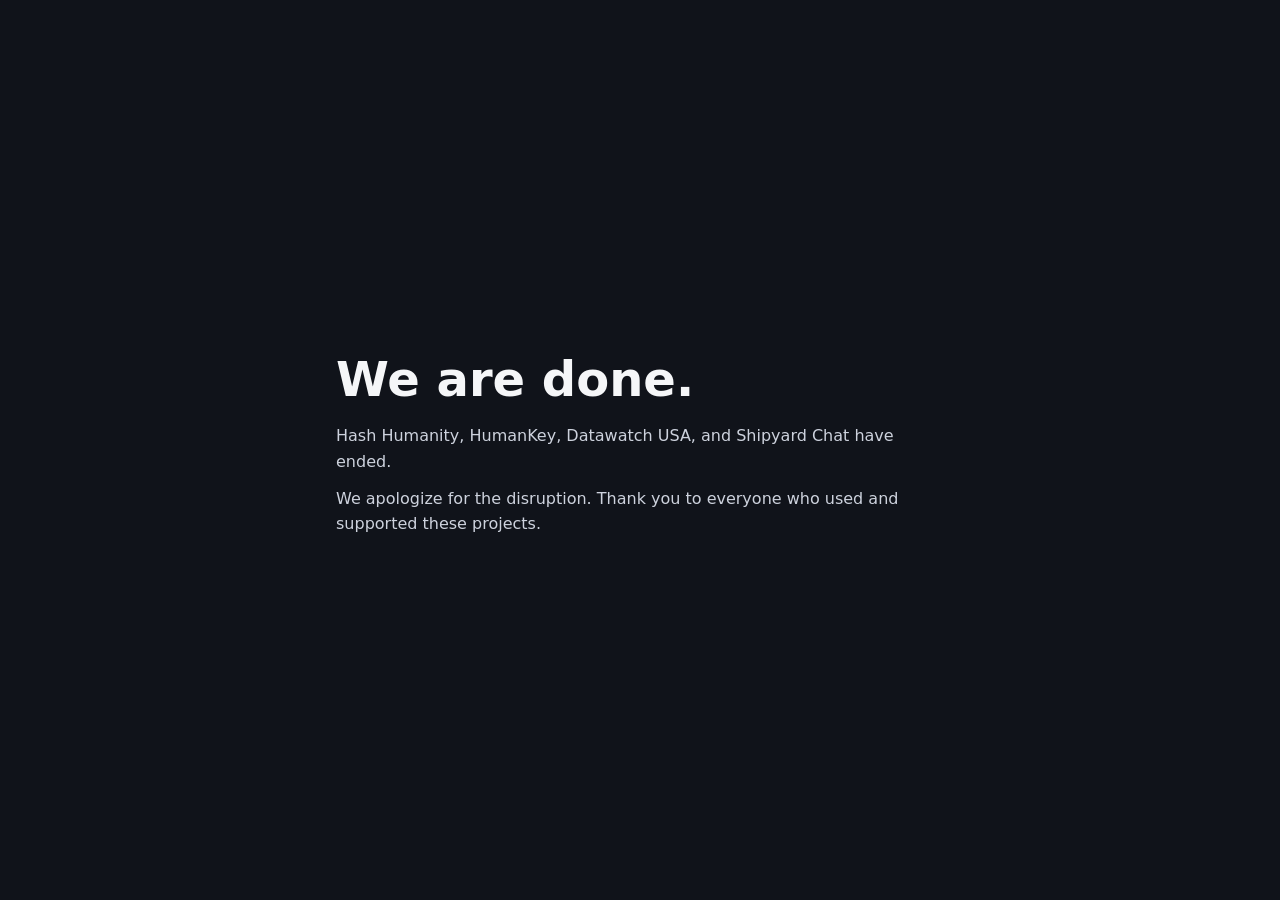
==== commit 3fcce924: "Add the shutdown apology" ====
--- a/index.html
+++ b/index.html
@@ -1,4 +1,4 @@
 <!doctype html>
 <html lang="en"><head><meta charset="utf-8"><meta name="viewport" content="width=device-width, initial-scale=1"><meta name="robots" content="noindex, nofollow"><title>We are done.</title>
 <style>html{color-scheme:dark}body{margin:0;background:#10131a;color:#f5f6f8;font:1rem/1.6 system-ui,sans-serif;display:grid;min-height:100vh;place-items:center}main{box-sizing:border-box;width:min(100%,42rem);padding:2rem}h1{font-size:clamp(1.9rem,6vw,3rem);line-height:1.15;margin:0 0 1rem}p{color:#cdd2dd;margin:.7rem 0}</style></head>
-<body><main><h1>We are done.</h1><p>Hash Humanity, HumanKey, Datawatch USA, and Shipyard Chat have ended.</p><p>Thank you to everyone who used and supported these projects.</p></main></body></html>
+<body><main><h1>We are done.</h1><p>Hash Humanity, HumanKey, Datawatch USA, and Shipyard Chat have ended.</p><p>We apologize for the disruption. Thank you to everyone who used and supported these projects.</p></main></body></html>
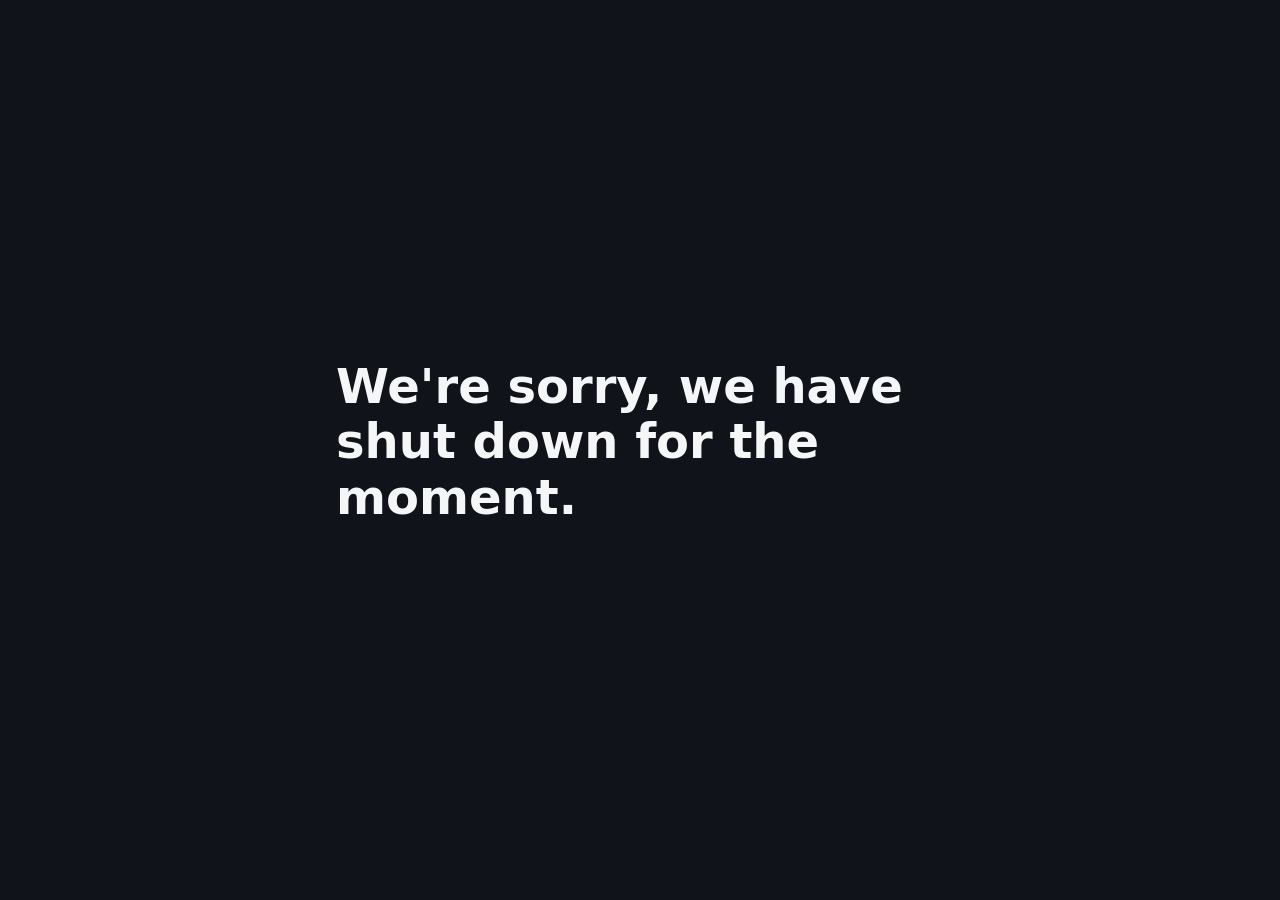
==== commit 22caf251: "Use the requested temporary shutdown wording" ====
--- a/index.html
+++ b/index.html
@@ -1,4 +1,4 @@
 <!doctype html>
-<html lang="en"><head><meta charset="utf-8"><meta name="viewport" content="width=device-width, initial-scale=1"><meta name="robots" content="noindex, nofollow"><title>We are done.</title>
+<html lang="en"><head><meta charset="utf-8"><meta name="viewport" content="width=device-width, initial-scale=1"><meta name="robots" content="noindex, nofollow"><title>Temporarily shut down</title>
 <style>html{color-scheme:dark}body{margin:0;background:#10131a;color:#f5f6f8;font:1rem/1.6 system-ui,sans-serif;display:grid;min-height:100vh;place-items:center}main{box-sizing:border-box;width:min(100%,42rem);padding:2rem}h1{font-size:clamp(1.9rem,6vw,3rem);line-height:1.15;margin:0 0 1rem}p{color:#cdd2dd;margin:.7rem 0}</style></head>
-<body><main><h1>We are done.</h1><p>Hash Humanity, HumanKey, Datawatch USA, and Shipyard Chat have ended.</p><p>We apologize for the disruption. Thank you to everyone who used and supported these projects.</p></main></body></html>
+<body><main><h1>We're sorry, we have shut down for the moment.</h1></main></body></html>
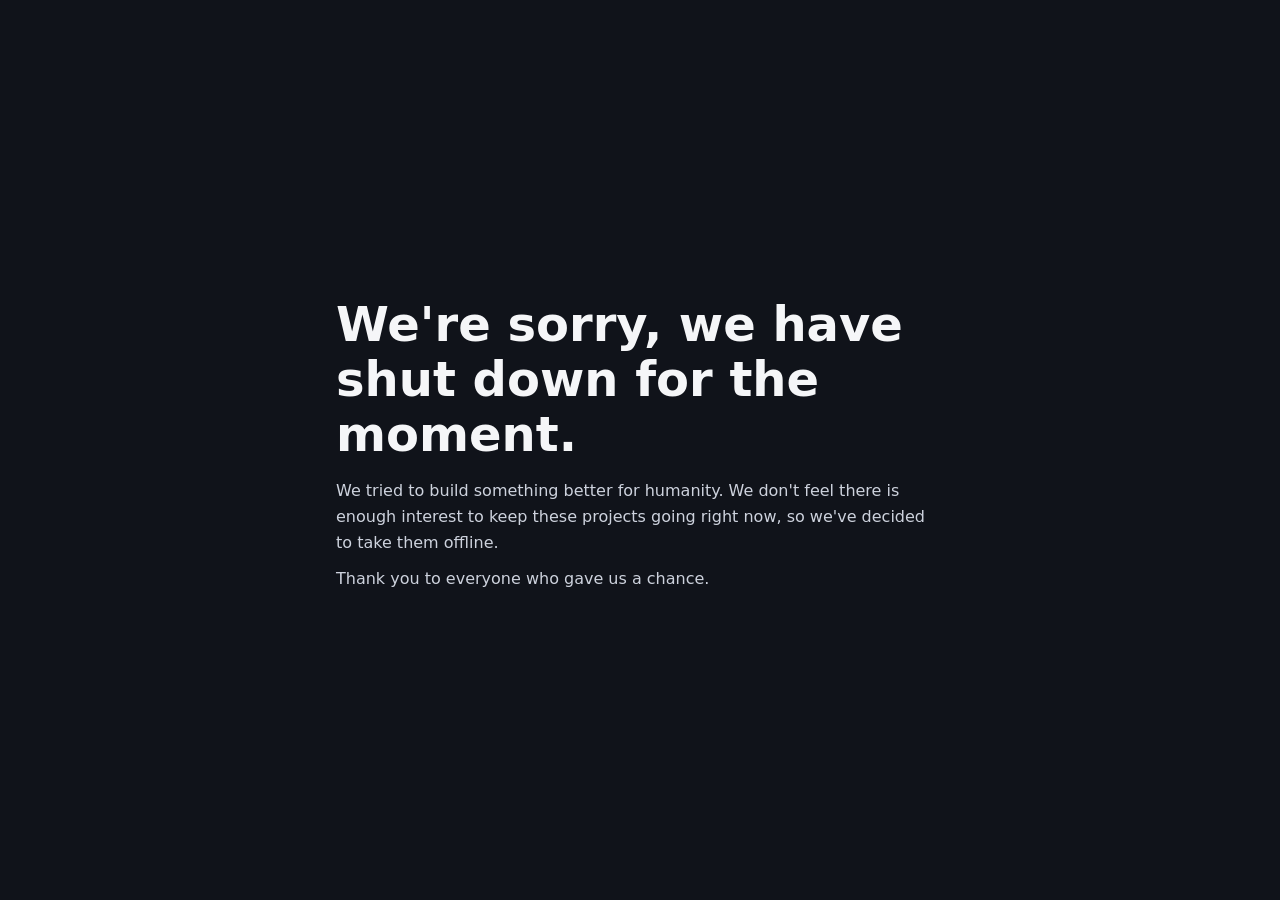
==== commit 334b9552: "Explain why the projects are paused" ====
--- a/index.html
+++ b/index.html
@@ -1,4 +1,4 @@
 <!doctype html>
 <html lang="en"><head><meta charset="utf-8"><meta name="viewport" content="width=device-width, initial-scale=1"><meta name="robots" content="noindex, nofollow"><title>Temporarily shut down</title>
 <style>html{color-scheme:dark}body{margin:0;background:#10131a;color:#f5f6f8;font:1rem/1.6 system-ui,sans-serif;display:grid;min-height:100vh;place-items:center}main{box-sizing:border-box;width:min(100%,42rem);padding:2rem}h1{font-size:clamp(1.9rem,6vw,3rem);line-height:1.15;margin:0 0 1rem}p{color:#cdd2dd;margin:.7rem 0}</style></head>
-<body><main><h1>We're sorry, we have shut down for the moment.</h1></main></body></html>
+<body><main><h1>We're sorry, we have shut down for the moment.</h1><p>We tried to build something better for humanity. We don't feel there is enough interest to keep these projects going right now, so we've decided to take them offline.</p><p>Thank you to everyone who gave us a chance.</p></main></body></html>
